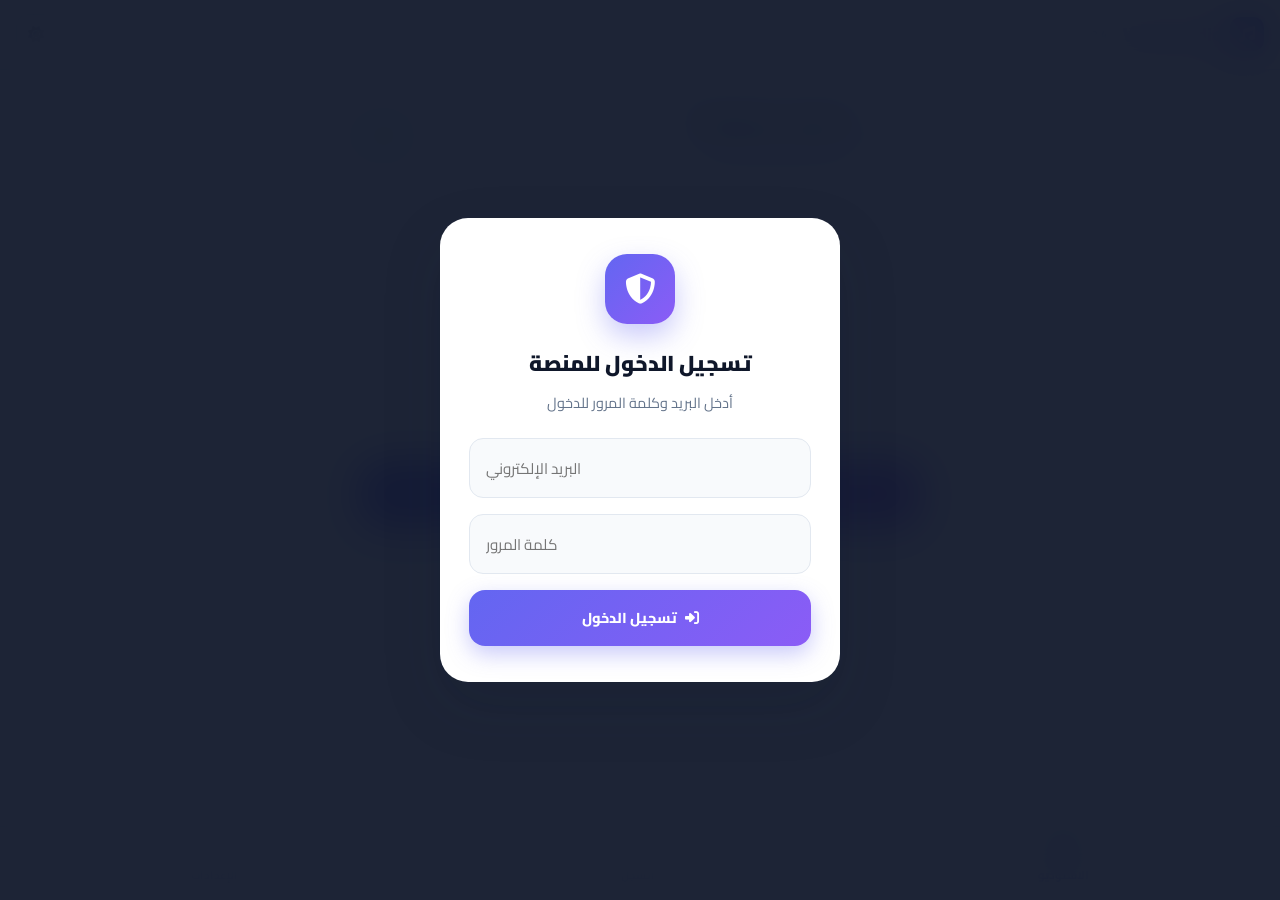
==== index.html @ 6d160c3c "📦 تحديث 2 ملفات دفعة وحدة" ====
<!DOCTYPE html>
<html lang="ar" dir="rtl"><head>
  <meta charset="UTF-8">
  <meta name="viewport" content="width=device-width, initial-scale=1.0, viewport-fit=cover">
  <title>Voice Studio Pro — منصة فصل الصوت الذكية</title>

  <meta name="description" content="منصة احترافية لفصل الصوت عن الموسيقى باستخدام الذكاء الاصطناعي">
  <meta name="theme-color" content="#f5f7fb">
  <link rel="manifest" href="manifest.json">
  <link rel="icon" type="image/png" sizes="192x192" href="icon-192.png">
  <link rel="apple-touch-icon" href="icon-192.png">

  <link href="https://fonts.googleapis.com/css2?family=Inter:wght@400;500;600;700;800;900&amp;family=Cairo:wght@400;500;600;700;800;900&amp;display=swap" rel="stylesheet">
  <link rel="stylesheet" href="https://cdnjs.cloudflare.com/ajax/libs/font-awesome/6.4.0/css/all.min.css">

  <!-- Theme bootstrap — يمنع وميض المظهر عند التحميل -->



  <link rel="stylesheet" href="style.css">
</head>

<body>

  <!-- ============ LOCK SCREEN ============ -->
  <div id="telegramLockScreen" class="lock-overlay">
    <div class="lock-card">
      <div class="lock-icon-container">
        <i class="fas fa-shield-alt"></i>
      </div>
      <h2 class="lock-title">تسجيل الدخول للمنصة</h2>
      <p class="lock-desc">أدخل البريد وكلمة المرور للدخول</p>

      <!-- Step 1 -->
      <div id="lockStep1">
        <input type="email" id="loginEmail" placeholder="البريد الإلكتروني" class="lock-input" dir="ltr">
        <input type="password" id="loginPassword" placeholder="كلمة المرور" class="lock-input" dir="ltr">
        <button class="btn-primary" onclick="authWithFirebase()" style="margin-top:0; padding: 0.9rem; font-size: 0.9rem;">
          <i class="fas fa-sign-in-alt"></i> تسجيل الدخول
        </button>
      </div>
    </div>
  </div>

  <!-- ============ HEADER ============ -->
  <header class="app-header">
    <div class="logo">
      <div class="logo-icon"><i class="fas fa-music"></i></div>
      <span class="logo-text">Voice Studio</span>
      <span class="version-badge">v2.4</span>
    </div>
    <button class="theme-quick-btn" id="themeQuickBtn" onclick="cycleTheme()" aria-label="تبديل المظهر">
      <i class="fas fa-sun"></i>
    </button>
  </header>

  <!-- ============ MAIN ============ -->
  <main class="app-main">

    <!-- ===== HOME PAGE ===== -->
    <div id="home" class="page active">

      <div class="greeting-card">
        <img src="https://midomido.neocities.org/Imageme/file_00000000b0e471f4bb14b679b943d519.png" alt="Profile" class="greeting-avatar">
        <div class="greeting-info">
          <h2>MohaMmAD_WaSSouF</h2>
          <p>النسخة الاحترافية المخصصة</p>
        </div>
        <span class="greeting-badge">
          <i class="fas fa-crown"></i> PRO
        </span>
      </div>

      <!-- Upload Card -->
      <div class="studio-card">
        <div class="upload-area" id="uploadArea" ondrop="handleDrop(event)" ondragover="handleDragOver(event)" ondragleave="handleDragLeave(event)" onclick="document.getElementById('audioFile').click()">
          <div class="upload-icon">
            <i class="fas fa-cloud-arrow-up"></i>
          </div>
          <h2 class="upload-title">اختر أو اسحب ملفاً صوتياً</h2>
          <p class="upload-desc">MP3 · WAV · FLAC · M4A</p>
        </div>
        <input type="file" id="audioFile" accept="audio/*" onchange="handleFileSelect(event)">

        <!-- File Info -->
        <div class="file-info-section" id="fileInfo">
          <div class="file-card-new">
            <div class="file-icon-box"><i class="fas fa-file-audio"></i></div>
            <div class="file-meta">
              <div class="file-name-text" id="fileName">—</div>
              <div class="file-chips">
                <span class="file-chip"><i class="fas fa-weight-hanging"></i> <span id="fileSize">—</span></span>
                <span class="file-chip"><i class="fas fa-clock"></i> <span id="fileDuration">—</span></span>
              </div>
            </div>
          </div>
        </div>

        <!-- Waveform -->
        <div class="waveform-section" id="waveformSection">
          <canvas id="waveformCanvas"></canvas>
        </div>

        <!-- Settings -->
        <div class="settings-section" id="settingsSection">
          <h3 class="section-heading" style="margin-bottom: 0.9rem; font-size: 0.9rem;">
            <i class="fas fa-sliders-h"></i> خيارات المعالجة
          </h3>

          <div class="setting-group">
            <label class="setting-label">نموذج العزل</label>
            <div class="model-toggle-container">
              <input type="radio" id="model_karaoke" name="model_choice" value="6_HP-Karaoke-UVR.pth" checked="">
              <label class="model-toggle-btn" for="model_karaoke">🎤 موسيقى وكورال</label>

              <input type="radio" id="model_inst" name="model_choice" value="1_HP-UVR.pth">
              <label class="model-toggle-btn" for="model_inst">🎸 موسيقى فقط</label>
            </div>
          </div>

          <div class="setting-row">
            <div class="setting-group half">
              <label class="setting-label">الدقة</label>
              <select id="cfg_window" class="setting-select">
                <option value="320">عادي</option>
                <option value="512">متوازن</option>
                <option value="1024" selected="">عالي</option>
              </select>
            </div>
            <div class="setting-group half">
              <label class="setting-label">القوة (<span id="aggValue">5</span>)</label>
              <input type="range" id="cfg_agg" min="1" max="10" value="5" class="ios-slider">
            </div>
          </div>

          <div class="ios-toggles-container">
            <label class="ios-toggle-row">
              <span class="toggle-text">تصفية التشويش والضوضاء</span>
              <input type="checkbox" id="cfg_post" checked="">
            </label>
            <label class="ios-toggle-row">
              <span class="toggle-text">معالجة الترددات العالية</span>
              <input type="checkbox" id="cfg_high" checked="">
            </label>
            <label class="ios-toggle-row">
              <span class="toggle-text">تحسين الذكاء الاصطناعي (TTA)</span>
              <input type="checkbox" id="cfg_tta">
            </label>
          </div>
        </div>

        <!-- Progress -->
        <div class="progress-section" id="progressSection">
          <div class="progress-header">
            <span class="progress-status" id="progressStatus">جاري المعالجة...</span>
            <span class="progress-percent" id="progressPercent">0%</span>
          </div>
          <div class="progress-bar">
            <div class="progress-fill" id="progressFill"></div>
          </div>
          <div class="steps-compact">
            <div class="step" id="step1"><i class="fas fa-upload"></i></div>
            <div class="step-line"></div>
            <div class="step" id="step2"><i class="fas fa-brain"></i></div>
            <div class="step-line"></div>
            <div class="step" id="step3"><i class="fas fa-cogs"></i></div>
            <div class="step-line"></div>
            <div class="step" id="step4"><i class="fas fa-check"></i></div>
          </div>
        </div>

        <!-- Results -->
        <div class="results-section" id="resultsSection">
          <div class="result-card vocal" id="vocalCard" onclick="openPlayer('vocal')">
            <div class="result-icon-lg vocal-bg"><i class="fas fa-microphone-alt"></i></div>
            <div class="result-card-info">
              <h3>صوت المطرب</h3>
              <p>اضغط للتشغيل أو التحميل</p>
            </div>
            <i class="fas fa-chevron-left arrow-icon"></i>
            <audio id="vocalAudio" class="hidden-audio"></audio>
          </div>

          <div class="result-card inst" id="instCard" onclick="openPlayer('inst')">
            <div class="result-icon-lg inst-bg"><i class="fas fa-guitar"></i></div>
            <div class="result-card-info">
              <h3>الموسيقى الخلفية</h3>
              <p>اضغط للتشغيل أو التحميل</p>
            </div>
            <i class="fas fa-chevron-left arrow-icon"></i>
            <audio id="instAudio" class="hidden-audio"></audio>
          </div>
        </div>

        <button class="btn-primary" id="processBtn" onclick="startProcessing()">
          <i class="fas fa-wand-magic-sparkles"></i> بدء المعالجة
        </button>
      </div>
    </div>

    <!-- ===== HISTORY PAGE ===== -->
    <div id="history" class="page">
      <div class="studio-card">
        <h3 class="section-heading"><i class="fas fa-history"></i> سجل المعالجات</h3>
        <div id="historyList"></div>
        <button class="btn-secondary danger" onclick="clearHistory()">
          <i class="fas fa-trash"></i> مسح السجل بالكامل
        </button>
      </div>
    </div>

    <!-- ===== SETTINGS PAGE ===== -->
    <div id="settings" class="page">

      <!-- Appearance -->
      <div class="studio-card">
        <h3 class="section-heading"><i class="fas fa-palette"></i> المظهر</h3>
        <p style="font-size: 0.82rem; color: var(--text-secondary); margin-bottom: 0.9rem; font-weight: 600;">
          اختر مظهر التطبيق المفضل لديك
        </p>
        <div class="theme-selector">
          <button class="theme-option" data-theme="light" onclick="setTheme('light')">
            <div class="theme-preview light-preview">
              <div class="preview-bar"></div>
              <div class="preview-content">
                <div class="preview-line"></div>
                <div class="preview-line short"></div>
              </div>
            </div>
            <span><i class="fas fa-sun"></i> فاتح</span>
          </button>
          <button class="theme-option" data-theme="dark" onclick="setTheme('dark')">
            <div class="theme-preview dark-preview">
              <div class="preview-bar"></div>
              <div class="preview-content">
                <div class="preview-line"></div>
                <div class="preview-line short"></div>
              </div>
            </div>
            <span><i class="fas fa-moon"></i> داكن</span>
          </button>
          <button class="theme-option" data-theme="system" onclick="setTheme('system')">
            <div class="theme-preview system-preview">
              <div class="preview-bar"></div>
              <div class="preview-content">
                <div class="preview-line"></div>
                <div class="preview-line short"></div>
              </div>
            </div>
            <span><i class="fas fa-circle-half-stroke"></i> النظام</span>
          </button>
        </div>
      </div>

      <!-- Token -->
      <div class="studio-card">
        <h3 class="section-heading"><i class="fas fa-shield-alt"></i> محرك VIP</h3>
        <p style="font-size: 0.82rem; color: var(--text-secondary); margin-bottom: 0.9rem; font-weight: 600;">
          أضف توكن للاتصال السريع بالخادم الخاص
        </p>

        <div class="setting-group">
          <label class="setting-label">Token</label>
          <div class="token-input-row">
            <input type="password" id="hf_token_input" class="setting-select" placeholder="hf_..." style="flex: 1;">
            <button type="button" id="tokenToggleBtn" onclick="toggleTokenStatus()" class="lock-btn">
              <i class="fas fa-lock-open" id="tokenLockIcon"></i>
            </button>
          </div>
          <small id="tokenStatusText" class="token-status">الحالة: التوكن نشط</small>
        </div>

        <button class="btn-primary" onclick="saveSettings()">
          <i class="fas fa-save"></i> حفظ التوكن
        </button>
      </div>

      <!-- About -->
      <div class="studio-card">
        <h3 class="section-heading"><i class="fas fa-info-circle"></i> عن التطبيق</h3>
        <p style="font-size: 0.85rem; color: var(--text-secondary); line-height: 1.7; font-weight: 600;">

          Voice Studio Pro
          هو تطبيق فصل صوت احترافي
          يعتمد على نماذج ذكاء اصطناعي متطورة
          لفصل صوت المطرب عن الموسيقى الخلفية بدقة عالية ومع بقاء الكورال…
        </p>
        <div style="margin-top: 0.8rem; display: flex; gap: 0.5rem; flex-wrap: wrap;">
          <span class="file-chip"><i class="fas fa-code-branch"></i> v3.0</span>
          <span class="file-chip"><i class="fas fa-microchip"></i> AI Powered</span>
          <span class="file-chip"><i class="fas fa-lock"></i> Private</span>
        </div>
      </div>

    </div>
  </main>

  <!-- ============ BOTTOM NAV ============ -->
  <nav class="bottom-nav">
    <a href="#" class="nav-item active" onclick="document.querySelectorAll('.nav-item').forEach(e=&gt;e.classList.remove('active')); this.classList.add('active'); showPage('home'); return false;">
      <i class="fas fa-layer-group"></i>
      <span>الاستوديو</span>
    </a>
    <a href="#" class="nav-item" onclick="document.querySelectorAll('.nav-item').forEach(e=&gt;e.classList.remove('active')); this.classList.add('active'); showPage('history'); return false;">
      <i class="fas fa-clock-rotate-left"></i>
      <span>السجل</span>
    </a>
    <a href="#" class="nav-item" onclick="document.querySelectorAll('.nav-item').forEach(e=&gt;e.classList.remove('active')); this.classList.add('active'); showPage('settings'); return false;">
      <i class="fas fa-cog"></i>
      <span>الإعدادات</span>
    </a>
  </nav>

  <!-- ============ PLAYER MODAL ============ -->
  <div class="player-modal" id="playerModal">
    <div class="player-modal-content">
      <div class="player-top-bar">
        <button class="close-player-btn" onclick="closePlayer()">
          <i class="fas fa-chevron-down"></i>
        </button>
        <div class="player-title" id="playerTitle">المشغل</div>
        <button class="download-player-btn" id="modalDownloadBtn" onclick="downloadCurrentAudio()">
          <i class="fas fa-cloud-arrow-down"></i>
        </button>
      </div>

      <div class="player-artwork-container">
        <div class="player-artwork" id="playerArtwork">
          <i class="fas fa-music" id="playerArtworkIcon"></i>
        </div>
      </div>

      <div class="player-track-info">
        <h2 id="trackName">اسم المقطع</h2>
        <p id="trackFileName">Original_File.mp3</p>
      </div>

      <div class="player-controls-section">
        <div class="timeline-container-lg">
          <input type="range" class="timeline-lg" id="modalSeek" min="0" max="100" value="0" oninput="seekModalAudio(this.value)">
          <div class="time-display-lg">
            <span id="modalCurrentTime">0:00</span>
            <span id="modalTotalTime">0:00</span>
          </div>
        </div>

        <div class="main-controls">
          <button class="control-btn" onclick="seekRelative(-10)"><i class="fas fa-backward-10"></i></button>
          <button class="play-pause-btn-lg" id="modalPlayBtn" onclick="toggleModalPlay()">
            <i class="fas fa-play"></i>
          </button>
          <button class="control-btn" onclick="seekRelative(10)"><i class="fas fa-forward-10"></i></button>
        </div>
      </div>
    </div>
  </div>

  <!-- ============ CONFIRM MODAL ============ -->
  <div class="confirm-modal" id="confirmModal">
    <div class="confirm-modal-content">
      <div class="confirm-icon"><i class="fas fa-trash-alt"></i></div>
      <h3>تأكيد الحذف</h3>
      <p>هل أنت متأكد أنك تريد مسح السجل بالكامل؟ لن تتمكن من استرجاع المقاطع بعد حذفها.</p>
      <div class="confirm-actions">
        <button class="btn-cancel" onclick="closeConfirmModal()">إلغاء</button>
        <button class="btn-confirm" onclick="confirmClearHistory()">نعم، امسح</button>
      </div>
    </div>
  </div>

  <!-- ============ FIREBASE ============ -->
  <script src="https://www.gstatic.com/firebasejs/9.6.1/firebase-app-compat.js"></script>
  <script src="https://www.gstatic.com/firebasejs/9.6.1/firebase-auth-compat.js"></script>
  <script src="https://www.gstatic.com/firebasejs/9.6.1/firebase-database-compat.js"></script>

  <!-- ============ MAIN APP MODULE ============ -->


  <!-- ============ SERVICE WORKER ============ -->



  <script type="module" src="script.js"></script>


<script>if('serviceWorker' in navigator){window.addEventListener('load',()=>{navigator.serviceWorker.register('sw.js').then(r=>console.log('SW registered:',r.scope)).catch(e=>console.error('SW registration failed:',e));});}</script></body></html>
---- style.css ----
/* ============ DESIGN TOKENS ============ */
:root,
[data-theme="light"] {
  --bg-main: #f5f7fb;
  --bg-soft: #eef2f9;
  --bg-card: #ffffff;
  --bg-elevated: #ffffff;
  --bg-input: #f8fafc;
  --text-primary: #0f172a;
  --text-secondary: #64748b;
  --text-tertiary: #94a3b8;
  --border: #e2e8f0;
  --border-strong: #cbd5e1;
  --primary: #6366f1;
  --primary-hover: #4f46e5;
  --primary-soft: #eef2ff;
  --primary-light: #a5b4fc;
  --secondary: #ec4899;
  --secondary-soft: #fce7f3;
  --accent: #0d9488;
  --accent-soft: #ccfbf1;
  --success: #10b981;
  --success-soft: #d1fae5;
  --danger: #ef4444;
  --danger-soft: #fee2e2;
  --warning: #f59e0b;
  --warning-soft: #fef3c7;
  --shadow-sm: 0 1px 2px rgba(15, 23, 42, 0.04), 0 1px 3px rgba(15, 23, 42, 0.06);
  --shadow-md: 0 4px 12px rgba(15, 23, 42, 0.08);
  --shadow-lg: 0 10px 30px rgba(15, 23, 42, 0.12);
  --shadow-xl: 0 24px 60px rgba(15, 23, 42, 0.16);
  --glass-bg: rgba(255, 255, 255, 0.82);
  --glass-border: rgba(255, 255, 255, 0.5);
  --overlay-bg: rgba(15, 23, 42, 0.55);
  --overlay-heavy: rgba(15, 23, 42, 0.94);
  --gradient-primary: linear-gradient(135deg, #6366f1 0%, #8b5cf6 100%);
  --gradient-vocal: linear-gradient(135deg, #ec4899 0%, #be185d 100%);
  --gradient-inst: linear-gradient(135deg, #0d9488 0%, #0f766e 100%);
}

[data-theme="dark"] {
  --bg-main: #0a0f1e;
  --bg-soft: #111a2e;
  --bg-card: #151c2f;
  --bg-elevated: #1a2238;
  --bg-input: #0f1729;
  --text-primary: #f1f5f9;
  --text-secondary: #94a3b8;
  --text-tertiary: #64748b;
  --border: #263044;
  --border-strong: #334155;
  --primary: #818cf8;
  --primary-hover: #a5b4fc;
  --primary-soft: #1e1b4b;
  --primary-light: #c7d2fe;
  --secondary: #f472b6;
  --secondary-soft: #4a044e;
  --accent: #2dd4bf;
  --accent-soft: #042f2e;
  --success: #34d399;
  --success-soft: #064e3b;
  --danger: #f87171;
  --danger-soft: #450a0a;
  --warning: #fbbf24;
  --warning-soft: #451a03;
  --shadow-sm: 0 1px 2px rgba(0, 0, 0, 0.3);
  --shadow-md: 0 4px 12px rgba(0, 0, 0, 0.4);
  --shadow-lg: 0 10px 30px rgba(0, 0, 0, 0.5);
  --shadow-xl: 0 24px 60px rgba(0, 0, 0, 0.6);
  --glass-bg: rgba(21, 28, 47, 0.85);
  --glass-border: rgba(255, 255, 255, 0.06);
  --overlay-bg: rgba(0, 0, 0, 0.7);
  --overlay-heavy: rgba(0, 0, 0, 0.95);
  --gradient-primary: linear-gradient(135deg, #818cf8 0%, #a78bfa 100%);
  --gradient-vocal: linear-gradient(135deg, #f472b6 0%, #db2777 100%);
  --gradient-inst: linear-gradient(135deg, #2dd4bf 0%, #0d9488 100%);
}

/* ============ BASE ============ */
* {
  margin: 0;
  padding: 0;
  box-sizing: border-box;
  -webkit-tap-highlight-color: transparent;
}

html {
  scroll-behavior: smooth;
}

body {
  font-family: 'Cairo', 'Inter', system-ui, -apple-system, sans-serif;
  background: var(--bg-main);
  color: var(--text-primary);
  min-height: 100vh;
  padding-bottom: calc(90px + env(safe-area-inset-bottom));
  transition: background-color 0.3s ease, color 0.3s ease;
  -webkit-font-smoothing: antialiased;
}

body.locked {
  overflow: hidden;
}

button {
  font-family: inherit;
}

input,
select,
textarea {
  font-family: inherit;
  color: inherit;
}

::selection {
  background: var(--primary);
  color: white;
}

/* ============ LOCK SCREEN ============ */
.lock-overlay {
  position: fixed;
  inset: 0;
  background: var(--overlay-heavy);
  backdrop-filter: blur(20px);
  -webkit-backdrop-filter: blur(20px);
  z-index: 100000;
  display: flex;
  align-items: center;
  justify-content: center;
  padding: 20px;
  transition: opacity 0.5s ease;
}

.lock-card {
  width: 100%;
  max-width: 400px;
  background: var(--bg-card);
  border-radius: 28px;
  padding: 2.2rem 1.75rem;
  box-shadow: var(--shadow-xl);
  border: 1px solid var(--glass-border);
  text-align: center;
  animation: cardIn 0.4s cubic-bezier(0.16, 1, 0.3, 1);
}

@keyframes cardIn {
  from {
    opacity: 0;
    transform: translateY(20px) scale(0.96);
  }

  to {
    opacity: 1;
    transform: translateY(0) scale(1);
  }
}

.lock-icon-container {
  width: 70px;
  height: 70px;
  margin: 0 auto 1.2rem;
  border-radius: 22px;
  background: var(--gradient-primary);
  color: white;
  font-size: 1.9rem;
  display: flex;
  align-items: center;
  justify-content: center;
  box-shadow: 0 12px 28px rgba(99, 102, 241, 0.35);
}

.lock-title {
  font-size: 1.35rem;
  font-weight: 900;
  margin-bottom: 0.5rem;
  color: var(--text-primary);
}

.lock-desc {
  font-size: 0.9rem;
  color: var(--text-secondary);
  margin-bottom: 1.5rem;
  line-height: 1.6;
}

.lock-input {
  width: 100%;
  padding: 0.9rem 1rem;
  margin-bottom: 1rem;
  background: var(--bg-input);
  border: 1.5px solid var(--border);
  border-radius: 14px;
  font-size: 0.95rem;
  outline: none;
  transition: all 0.2s;
  color: var(--text-primary);
}

.lock-input:focus {
  border-color: var(--primary);
  background: var(--bg-card);
  box-shadow: 0 0 0 4px var(--primary-soft);
}

.lock-btn-row {
  display: flex;
  gap: 10px;
  margin-bottom: 0.5rem;
}

.success-box {
  background: var(--success-soft);
  border: 1px solid var(--success);
  color: var(--success);
  padding: 12px;
  border-radius: 12px;
  font-weight: 700;
  font-size: 0.9rem;
  margin-bottom: 15px;
  display: flex;
  align-items: center;
  justify-content: center;
  gap: 8px;
}

/* ============ HEADER ============ */
.app-header {
  position: sticky;
  top: 0;
  z-index: 50;
  background: var(--glass-bg);
  backdrop-filter: blur(20px);
  -webkit-backdrop-filter: blur(20px);
  border-bottom: 1px solid var(--border);
  padding: 0.9rem 1rem;
  padding-top: calc(0.9rem + env(safe-area-inset-top));
  display: flex;
  align-items: center;
  justify-content: space-between;
  gap: 0.75rem;
}

.logo {
  font-size: 1.15rem;
  font-weight: 900;
  display: flex;
  align-items: center;
  gap: 0.5rem;
  color: var(--text-primary);
}

.logo-icon {
  width: 34px;
  height: 34px;
  border-radius: 10px;
  background: var(--gradient-primary);
  color: white;
  display: flex;
  align-items: center;
  justify-content: center;
  font-size: 1rem;
  box-shadow: 0 4px 12px rgba(99, 102, 241, 0.3);
}

.logo-text {
  background: var(--gradient-primary);
  -webkit-background-clip: text;
  -webkit-text-fill-color: transparent;
  background-clip: text;
}

.version-badge {
  font-size: 0.65rem;
  background: var(--primary-soft);
  color: var(--primary);
  padding: 2px 8px;
  border-radius: 20px;
  font-weight: 800;
  -webkit-text-fill-color: var(--primary);
}

.theme-quick-btn {
  width: 40px;
  height: 40px;
  border-radius: 12px;
  border: 1px solid var(--border);
  background: var(--bg-card);
  color: var(--text-primary);
  font-size: 1rem;
  cursor: pointer;
  display: flex;
  align-items: center;
  justify-content: center;
  transition: all 0.2s;
}

.theme-quick-btn:active {
  transform: scale(0.92);
  background: var(--primary-soft);
}

/* ============ LAYOUT ============ */
.app-main {
  max-width: 640px;
  margin: 0 auto;
  padding: 1.25rem 1rem;
}

.page {
  display: none;
}

.page.active {
  display: block;
  animation: pageIn 0.35s cubic-bezier(0.16, 1, 0.3, 1);
}

@keyframes pageIn {
  from {
    opacity: 0;
    transform: translateY(8px);
  }

  to {
    opacity: 1;
    transform: translateY(0);
  }
}

/* ============ PROFILE GREETING ============ */
.greeting-card {
  display: flex;
  align-items: center;
  gap: 1rem;
  padding: 1rem 1.15rem;
  background: var(--bg-card);
  border-radius: 22px;
  margin-bottom: 1.25rem;
  box-shadow: var(--shadow-sm);
  border: 1px solid var(--border);
}

.greeting-avatar {
  width: 52px;
  height: 52px;
  border-radius: 50%;
  object-fit: cover;
  border: 2.5px solid var(--primary-soft);
  flex-shrink: 0;
}

.greeting-info {
  flex: 1;
  min-width: 0;
}

.greeting-info h2 {
  font-size: 1.05rem;
  font-weight: 800;
  margin-bottom: 2px;
  white-space: nowrap;
  overflow: hidden;
  text-overflow: ellipsis;
}

.greeting-info p {
  font-size: 0.8rem;
  color: var(--primary);
  font-weight: 700;
}

.greeting-badge {
  display: inline-flex;
  align-items: center;
  gap: 4px;
  padding: 4px 10px;
  background: var(--success-soft);
  color: var(--success);
  border-radius: 20px;
  font-size: 0.7rem;
  font-weight: 800;
}

/* ============ STUDIO CARD ============ */
.studio-card {
  background: var(--bg-card);
  border-radius: 24px;
  padding: 1.4rem;
  margin-bottom: 1.15rem;
  box-shadow: var(--shadow-sm);
  border: 1px solid var(--border);
}

.section-heading {
  font-size: 1rem;
  font-weight: 800;
  display: flex;
  align-items: center;
  gap: 0.55rem;
  margin-bottom: 1rem;
  color: var(--text-primary);
}

.section-heading i {
  color: var(--primary);
}

/* ============ UPLOAD ============ */
.upload-area {
  border: 2px dashed var(--border-strong);
  border-radius: 20px;
  padding: 2.2rem 1rem;
  text-align: center;
  cursor: pointer;
  background: var(--bg-input);
  transition: all 0.25s ease;
  position: relative;
  overflow: hidden;
}

.upload-area::before {
  content: '';
  position: absolute;
  inset: 0;
  background: radial-gradient(circle at center, var(--primary-soft), transparent 70%);
  opacity: 0;
  transition: opacity 0.3s;
  pointer-events: none;
}

.upload-area:active {
  transform: scale(0.985);
}

.upload-area.dragover {
  border-color: var(--primary);
  background: var(--primary-soft);
}

.upload-area.dragover::before {
  opacity: 1;
}

.upload-icon {
  width: 64px;
  height: 64px;
  margin: 0 auto 1rem;
  border-radius: 20px;
  background: var(--primary-soft);
  color: var(--primary);
  display: flex;
  align-items: center;
  justify-content: center;
  font-size: 1.75rem;
  transition: transform 0.3s;
}

.upload-area:hover .upload-icon {
  transform: translateY(-3px);
}

.upload-title {
  font-size: 1.05rem;
  font-weight: 800;
  margin-bottom: 0.35rem;
}

.upload-desc {
  font-size: 0.82rem;
  color: var(--text-secondary);
  font-weight: 600;
}

#audioFile {
  display: none;
}

/* ============ FILE INFO ============ */
.file-info-section {
  display: none;
  margin-bottom: 1rem;
  animation: slideUp 0.3s ease;
}

.file-info-section.show {
  display: block;
}

.file-card-new {
  display: flex;
  align-items: center;
  gap: 0.9rem;
  padding: 1rem;
  background: var(--bg-soft);
  border-radius: 16px;
  border: 1px solid var(--border);
}

.file-icon-box {
  width: 44px;
  height: 44px;
  border-radius: 12px;
  background: var(--gradient-primary);
  color: white;
  display: flex;
  align-items: center;
  justify-content: center;
  font-size: 1.1rem;
  flex-shrink: 0;
}

.file-meta {
  flex: 1;
  min-width: 0;
}

.file-name-text {
  font-size: 0.9rem;
  font-weight: 700;
  white-space: nowrap;
  overflow: hidden;
  text-overflow: ellipsis;
  margin-bottom: 3px;
}

.file-chips {
  display: flex;
  gap: 6px;
  flex-wrap: wrap;
}

.file-chip {
  display: inline-flex;
  align-items: center;
  gap: 4px;
  padding: 2px 8px;
  background: var(--bg-card);
  border-radius: 6px;
  font-size: 0.7rem;
  font-weight: 700;
  color: var(--text-secondary);
  border: 1px solid var(--border);
}

.file-chip i {
  color: var(--primary);
  font-size: 0.65rem;
}

/* ============ WAVEFORM ============ */
.waveform-section {
  display: none;
  margin-bottom: 1rem;
}

.waveform-section.show {
  display: block;
}

canvas#waveformCanvas {
  width: 100%;
  height: 72px;
  background: var(--bg-input);
  border-radius: 14px;
  border: 1px solid var(--border);
}

/* ============ SETTINGS ============ */
.settings-section {
  display: none;
  background: var(--bg-soft);
  padding: 1.2rem;
  border-radius: 18px;
  margin-bottom: 1rem;
  border: 1px solid var(--border);
}

.settings-section.show {
  display: block;
  animation: slideUp 0.3s ease;
}

.setting-row {
  display: flex;
  gap: 0.75rem;
  margin-bottom: 1rem;
}

.setting-row:last-child {
  margin-bottom: 0;
}

.setting-group {
  margin-bottom: 1rem;
  width: 100%;
}

.setting-group:last-child {
  margin-bottom: 0;
}

.setting-group.half {
  width: 50%;
  margin-bottom: 0;
}

.setting-label {
  display: block;
  font-size: 0.78rem;
  font-weight: 700;
  margin-bottom: 0.5rem;
  color: var(--text-secondary);
  text-transform: uppercase;
  letter-spacing: 0.3px;
}

.setting-select {
  width: 100%;
  padding: 0.75rem 0.9rem;
  border-radius: 12px;
  border: 1.5px solid var(--border);
  background: var(--bg-card);
  font-size: 0.9rem;
  color: var(--text-primary);
  outline: none;
  transition: all 0.2s;
  cursor: pointer;
}

.setting-select:focus {
  border-color: var(--primary);
  box-shadow: 0 0 0 3px var(--primary-soft);
}

/* Model toggle (segmented) */
.model-toggle-container {
  display: flex;
  background: var(--bg-card);
  border-radius: 12px;
  padding: 4px;
  gap: 4px;
  border: 1.5px solid var(--border);
}

.model-toggle-container input[type="radio"] {
  display: none;
}

.model-toggle-btn {
  flex: 1;
  text-align: center;
  padding: 0.65rem 0.5rem;
  font-size: 0.82rem;
  font-weight: 700;
  color: var(--text-secondary);
  border-radius: 9px;
  cursor: pointer;
  transition: all 0.25s ease;
  user-select: none;
  -webkit-user-select: none;
}

.model-toggle-container input[type="radio"]:checked+.model-toggle-btn {
  background: var(--gradient-primary);
  color: white;
  box-shadow: 0 3px 10px rgba(99, 102, 241, 0.25);
}

/* Range slider */
.ios-slider {
  width: 100%;
  -webkit-appearance: none;
  appearance: none;
  height: 6px;
  background: var(--border);
  border-radius: 5px;
  outline: none;
  margin-top: 8px;
}

.ios-slider::-webkit-slider-thumb {
  -webkit-appearance: none;
  width: 22px;
  height: 22px;
  border-radius: 50%;
  background: var(--bg-card);
  border: 3px solid var(--primary);
  box-shadow: 0 2px 6px rgba(0, 0, 0, 0.15);
  cursor: pointer;
}

.ios-slider::-moz-range-thumb {
  width: 22px;
  height: 22px;
  border-radius: 50%;
  background: var(--bg-card);
  border: 3px solid var(--primary);
  cursor: pointer;
}

/* iOS toggles */
.ios-toggles-container {
  display: flex;
  flex-direction: column;
  gap: 0.5rem;
  margin-top: 1rem;
  border-top: 1px solid var(--border);
  padding-top: 1rem;
}

.ios-toggle-row {
  display: flex;
  justify-content: space-between;
  align-items: center;
  cursor: pointer;
  padding: 0.4rem 0;
  user-select: none;
}

.toggle-text {
  font-size: 0.88rem;
  font-weight: 600;
  color: var(--text-primary);
}

.ios-toggle-row input[type="checkbox"] {
  appearance: none;
  -webkit-appearance: none;
  width: 46px;
  height: 27px;
  background: var(--border-strong);
  border-radius: 30px;
  position: relative;
  transition: background 0.25s;
  cursor: pointer;
  outline: none;
  flex-shrink: 0;
}

.ios-toggle-row input[type="checkbox"]::after {
  content: '';
  position: absolute;
  top: 3px;
  right: 3px;
  width: 21px;
  height: 21px;
  background: white;
  border-radius: 50%;
  box-shadow: 0 2px 4px rgba(0, 0, 0, 0.2);
  transition: transform 0.28s cubic-bezier(0.4, 0.0, 0.2, 1);
}

.ios-toggle-row input[type="checkbox"]:checked {
  background: var(--success);
}

.ios-toggle-row input[type="checkbox"]:checked::after {
  transform: translateX(-19px);
}

/* ============ PROCESS BUTTON ============ */
.btn-primary {
  width: 100%;
  padding: 1.1rem;
  border-radius: 16px;
  background: var(--gradient-primary);
  color: white;
  font-size: 1.02rem;
  font-weight: 800;
  border: none;
  display: flex;
  align-items: center;
  justify-content: center;
  gap: 0.5rem;
  box-shadow: 0 8px 22px rgba(99, 102, 241, 0.35);
  cursor: pointer;
  transition: all 0.2s cubic-bezier(0.4, 0, 0.2, 1);
  margin-top: 1.2rem;
}

.btn-primary:active {
  transform: scale(0.96);
  box-shadow: 0 4px 12px rgba(99, 102, 241, 0.25);
}

.btn-primary:disabled {
  opacity: 0.7;
  pointer-events: none;
  transform: none;
}

.btn-secondary {
  width: 100%;
  padding: 0.95rem;
  border-radius: 14px;
  background: var(--bg-soft);
  color: var(--text-primary);
  font-size: 0.95rem;
  font-weight: 700;
  border: 1px solid var(--border);
  display: flex;
  align-items: center;
  justify-content: center;
  gap: 0.5rem;
  cursor: pointer;
  transition: all 0.2s;
  margin-top: 0.9rem;
}

.btn-secondary:active {
  transform: scale(0.96);
  background: var(--bg-card);
}

.btn-secondary.danger {
  color: var(--danger);
  border-color: rgba(239, 68, 68, 0.3);
}

/* ============ PROGRESS ============ */
.progress-section {
  display: none;
  margin-bottom: 1rem;
  padding: 1rem;
  background: var(--bg-soft);
  border-radius: 16px;
  border: 1px solid var(--border);
}

.progress-section.show {
  display: block;
  animation: slideUp 0.3s ease;
}

.progress-header {
  display: flex;
  justify-content: space-between;
  font-size: 0.85rem;
  font-weight: 700;
  margin-bottom: 0.7rem;
}

.progress-percent {
  color: var(--primary);
}

.progress-bar {
  height: 8px;
  background: var(--border);
  border-radius: 10px;
  overflow: hidden;
  margin-bottom: 1rem;
}

.progress-fill {
  height: 100%;
  background: var(--gradient-primary);
  width: 0%;
  border-radius: 10px;
  transition: width 0.35s ease;
}

.steps-compact {
  display: flex;
  align-items: center;
  justify-content: space-between;
}

.step {
  width: 30px;
  height: 30px;
  border-radius: 50%;
  background: var(--bg-card);
  display: flex;
  align-items: center;
  justify-content: center;
  font-size: 0.75rem;
  color: var(--text-tertiary);
  border: 2px solid var(--border);
  transition: all 0.3s;
  z-index: 2;
  flex-shrink: 0;
}

.step.active {
  border-color: var(--primary);
  color: var(--primary);
  background: var(--bg-card);
  box-shadow: 0 0 0 3px var(--primary-soft);
}

.step.done {
  background: var(--success);
  border-color: var(--success);
  color: white;
}

.step-line {
  flex: 1;
  height: 2px;
  background: var(--border);
  margin: 0 -8px;
  z-index: 1;
}

/* ============ RESULTS ============ */
.results-section {
  display: none;
  margin-top: 1rem;
}

.results-section.show {
  display: block;
  animation: slideUp 0.4s ease;
}

.result-card {
  display: flex;
  align-items: center;
  background: var(--bg-card);
  border-radius: 18px;
  padding: 1rem;
  margin-bottom: 0.75rem;
  border: 1px solid var(--border);
  box-shadow: var(--shadow-sm);
  cursor: pointer;
  transition: all 0.2s ease;
  gap: 0.9rem;
}

.result-card:active {
  transform: scale(0.98);
  background: var(--bg-soft);
}

.result-card.vocal {
  border-right: 4px solid var(--secondary);
}

.result-card.inst {
  border-right: 4px solid var(--accent);
}

.result-icon-lg {
  width: 52px;
  height: 52px;
  border-radius: 15px;
  display: flex;
  align-items: center;
  justify-content: center;
  font-size: 1.35rem;
  flex-shrink: 0;
}

.vocal-bg {
  background: var(--gradient-vocal);
  color: white;
  box-shadow: 0 4px 12px rgba(236, 72, 153, 0.3);
}

.inst-bg {
  background: var(--gradient-inst);
  color: white;
  box-shadow: 0 4px 12px rgba(13, 148, 136, 0.3);
}

.result-card-info {
  flex: 1;
  min-width: 0;
}

.result-card-info h3 {
  font-size: 1rem;
  font-weight: 800;
  margin-bottom: 2px;
}

.result-card-info p {
  font-size: 0.78rem;
  color: var(--text-secondary);
  font-weight: 600;
}

.arrow-icon {
  color: var(--text-tertiary);
  font-size: 1rem;
}

.hidden-audio {
  display: none;
}

/* ============ THEME SELECTOR ============ */
.theme-selector {
  display: grid;
  grid-template-columns: repeat(3, 1fr);
  gap: 0.65rem;
  margin-bottom: 1rem;
}

.theme-option {
  padding: 0.6rem 0.4rem;
  background: var(--bg-soft);
  border: 2px solid var(--border);
  border-radius: 14px;
  cursor: pointer;
  transition: all 0.2s;
  display: flex;
  flex-direction: column;
  align-items: center;
  gap: 0.5rem;
  color: var(--text-secondary);
  font-size: 0.75rem;
  font-weight: 700;
}

.theme-option.active {
  border-color: var(--primary);
  background: var(--primary-soft);
  color: var(--primary);
  box-shadow: 0 4px 14px rgba(99, 102, 241, 0.15);
}

.theme-preview {
  width: 100%;
  height: 44px;
  border-radius: 8px;
  overflow: hidden;
  border: 1px solid var(--border);
  display: flex;
  flex-direction: column;
}

.theme-preview .preview-bar {
  height: 10px;
}

.theme-preview .preview-content {
  flex: 1;
  padding: 4px;
  display: flex;
  flex-direction: column;
  gap: 3px;
}

.theme-preview .preview-line {
  height: 4px;
  border-radius: 2px;
}

.theme-preview .preview-line.short {
  width: 60%;
}

.light-preview {
  background: #f5f7fb;
}

.light-preview .preview-bar {
  background: #6366f1;
}

.light-preview .preview-line {
  background: #cbd5e1;
}

.dark-preview {
  background: #0a0f1e;
}

.dark-preview .preview-bar {
  background: #818cf8;
}

.dark-preview .preview-line {
  background: #334155;
}

.system-preview {
  background: linear-gradient(90deg, #f5f7fb 50%, #0a0f1e 50%);
}

.system-preview .preview-bar {
  background: linear-gradient(90deg, #6366f1 50%, #818cf8 50%);
}

.system-preview .preview-line {
  background: linear-gradient(90deg, #cbd5e1 50%, #334155 50%);
}

/* ============ TOKEN SETTINGS ============ */
.token-input-row {
  display: flex;
  gap: 0.5rem;
  align-items: stretch;
}

.lock-btn {
  padding: 0 1rem;
  border-radius: 12px;
  background: var(--bg-card);
  border: 1.5px solid var(--border);
  color: var(--text-primary);
  font-size: 1rem;
  display: flex;
  align-items: center;
  justify-content: center;
  cursor: pointer;
  transition: all 0.2s;
  flex-shrink: 0;
}

.lock-btn:active {
  transform: scale(0.95);
}

.token-status {
  display: block;
  margin-top: 0.5rem;
  font-size: 0.8rem;
  font-weight: 700;
}

/* ============ HISTORY ============ */
.history-item {
  padding: 0.95rem;
  border: 1px solid var(--border);
  border-radius: 16px;
  margin-bottom: 0.7rem;
  display: flex;
  align-items: center;
  justify-content: space-between;
  background: var(--bg-soft);
  cursor: pointer;
  transition: all 0.2s;
  gap: 0.75rem;
}

.history-item:active {
  transform: scale(0.98);
  background: var(--bg-card);
}

.history-item.disabled {
  opacity: 0.55;
  cursor: not-allowed;
}

.history-meta {
  flex: 1;
  min-width: 0;
}

.history-meta strong {
  display: block;
  font-size: 0.92rem;
  color: var(--text-primary);
  margin-bottom: 3px;
  white-space: nowrap;
  overflow: hidden;
  text-overflow: ellipsis;
  font-weight: 700;
}

.history-meta small {
  display: block;
  font-size: 0.72rem;
  color: var(--text-tertiary);
  font-weight: 600;
  margin-bottom: 2px;
}

.history-status {
  font-size: 0.7rem;
  font-weight: 800;
  display: inline-flex;
  align-items: center;
  gap: 4px;
}

.history-status.active {
  color: var(--success);
}

.history-status.expired {
  color: var(--danger);
}

.history-play-btn {
  width: 38px;
  height: 38px;
  border-radius: 50%;
  display: flex;
  align-items: center;
  justify-content: center;
  color: white;
  font-size: 0.8rem;
  flex-shrink: 0;
}

.history-play-btn.active {
  background: var(--gradient-primary);
}

.history-play-btn.expired {
  background: var(--border-strong);
}

.empty-state {
  text-align: center;
  padding: 2.5rem 1rem;
  color: var(--text-tertiary);
}

.empty-state i {
  font-size: 3rem;
  margin-bottom: 0.75rem;
  opacity: 0.4;
}

.empty-state p {
  font-size: 0.9rem;
  font-weight: 600;
}

.banner-info {
  background: var(--primary-soft);
  border-right: 3px solid var(--primary);
  padding: 0.75rem 0.9rem;
  margin-bottom: 1rem;
  border-radius: 10px;
  font-size: 0.8rem;
  color: var(--text-primary);
  display: flex;
  gap: 0.55rem;
  align-items: flex-start;
  line-height: 1.5;
}

.banner-info i {
  color: var(--primary);
  margin-top: 2px;
  flex-shrink: 0;
}

/* ============ BOTTOM NAV ============ */
.bottom-nav {
  position: fixed;
  bottom: 0;
  left: 0;
  right: 0;
  z-index: 100;
  background: var(--glass-bg);
  backdrop-filter: blur(20px);
  -webkit-backdrop-filter: blur(20px);
  border-top: 1px solid var(--border);
  display: flex;
  justify-content: space-around;
  padding: 0.55rem 0;
  padding-bottom: calc(0.55rem + env(safe-area-inset-bottom));
}

.nav-item {
  display: flex;
  flex-direction: column;
  align-items: center;
  gap: 3px;
  color: var(--text-tertiary);
  text-decoration: none;
  font-size: 0.7rem;
  font-weight: 700;
  transition: color 0.2s;
  padding: 0.4rem 0.9rem;
  border-radius: 12px;
}

.nav-item i {
  font-size: 1.15rem;
  transition: transform 0.2s;
}

.nav-item.active {
  color: var(--primary);
}

.nav-item.active i {
  transform: scale(1.1);
}

/* ============ PLAYER MODAL ============ */
.player-modal {
  position: fixed;
  inset: 0;
  background: var(--glass-bg);
  backdrop-filter: blur(30px);
  -webkit-backdrop-filter: blur(30px);
  z-index: 9999;
  display: flex;
  flex-direction: column;
  transform: translateY(100%);
  transition: transform 0.4s cubic-bezier(0.16, 1, 0.3, 1);
  will-change: transform;
}

.player-modal.open {
  transform: translateY(0);
}

.player-modal-content {
  flex: 1;
  display: flex;
  flex-direction: column;
  justify-content: space-between;
  padding: 1rem 1.5rem;
  padding-top: calc(1rem + env(safe-area-inset-top));
  padding-bottom: calc(1rem + env(safe-area-inset-bottom));
  max-width: 640px;
  margin: 0 auto;
  width: 100%;
}

.player-top-bar {
  display: flex;
  justify-content: space-between;
  align-items: center;
  margin-bottom: 1rem;
}

.close-player-btn,
.download-player-btn {
  width: 44px;
  height: 44px;
  border-radius: 50%;
  border: none;
  background: var(--bg-soft);
  color: var(--text-primary);
  font-size: 1.05rem;
  display: flex;
  align-items: center;
  justify-content: center;
  cursor: pointer;
  transition: all 0.2s;
}

.close-player-btn:active,
.download-player-btn:active {
  transform: scale(0.9);
  background: var(--border);
}

.player-title {
  font-size: 0.82rem;
  font-weight: 800;
  color: var(--text-secondary);
  letter-spacing: 0.5px;
}

.player-artwork-container {
  flex: 1;
  display: flex;
  align-items: center;
  justify-content: center;
  padding: 1rem 0;
  min-height: 0;
}

.player-artwork {
  width: min(60vw, 32vh, 240px);
  height: min(60vw, 32vh, 240px);
  border-radius: 50%;
  display: flex;
  align-items: center;
  justify-content: center;
  font-size: clamp(3rem, 10vh, 5rem);
  color: white;
  transition: transform 0.5s ease, box-shadow 0.3s;
}

.player-artwork.vocal-theme {
  background: var(--gradient-vocal);
  box-shadow: 0 20px 45px rgba(236, 72, 153, 0.4);
}

.player-artwork.inst-theme {
  background: var(--gradient-inst);
  box-shadow: 0 20px 45px rgba(13, 148, 136, 0.4);
}

@keyframes spinCover {
  100% {
    transform: rotate(360deg);
  }
}

.player-artwork.playing {
  animation: spinCover 20s linear infinite;
}

.player-track-info {
  text-align: center;
  margin-bottom: 1rem;
}

.player-track-info h2 {
  font-size: 1.6rem;
  font-weight: 900;
  margin-bottom: 0.4rem;
}

.player-track-info p {
  font-size: 0.9rem;
  color: var(--text-secondary);
  font-weight: 600;
  white-space: nowrap;
  overflow: hidden;
  text-overflow: ellipsis;
}

.player-controls-section {
  padding-bottom: 0.5rem;
}

.timeline-container-lg {
  margin-bottom: 1.5rem;
}

.timeline-lg {
  width: 100%;
  height: 6px;
  background: var(--border);
  border-radius: 10px;
  -webkit-appearance: none;
  appearance: none;
  outline: none;
  margin-bottom: 0.7rem;
}

.timeline-lg::-webkit-slider-thumb {
  -webkit-appearance: none;
  width: 20px;
  height: 20px;
  border-radius: 50%;
  background: var(--primary);
  cursor: pointer;
  box-shadow: 0 2px 6px rgba(99, 102, 241, 0.4);
}

.timeline-lg::-moz-range-thumb {
  width: 20px;
  height: 20px;
  border-radius: 50%;
  background: var(--primary);
  border: none;
  cursor: pointer;
}

.time-display-lg {
  display: flex;
  justify-content: space-between;
  font-size: 0.82rem;
  font-weight: 700;
  color: var(--text-secondary);
  font-variant-numeric: tabular-nums;
}

.main-controls {
  display: flex;
  justify-content: center;
  align-items: center;
  gap: 2.5rem;
}

.control-btn {
  background: none;
  border: none;
  font-size: 1.7rem;
  color: var(--text-primary);
  cursor: pointer;
  transition: transform 0.2s;
  padding: 0.5rem;
}

.control-btn:active {
  transform: scale(0.85);
}

.play-pause-btn-lg {
  width: 72px;
  height: 72px;
  border-radius: 50%;
  border: none;
  background: var(--gradient-primary);
  color: white;
  font-size: 1.7rem;
  display: flex;
  align-items: center;
  justify-content: center;
  cursor: pointer;
  box-shadow: 0 10px 28px rgba(99, 102, 241, 0.4);
  transition: all 0.2s cubic-bezier(0.4, 0, 0.2, 1);
}

.play-pause-btn-lg:active {
  transform: scale(0.9);
  box-shadow: 0 5px 15px rgba(99, 102, 241, 0.3);
}

/* ============ CONFIRM MODAL ============ */
.confirm-modal {
  position: fixed;
  inset: 0;
  background: var(--overlay-bg);
  backdrop-filter: blur(8px);
  -webkit-backdrop-filter: blur(8px);
  z-index: 10000;
  display: flex;
  align-items: center;
  justify-content: center;
  padding: 1.5rem;
  opacity: 0;
  pointer-events: none;
  transition: opacity 0.25s ease;
}

.confirm-modal.open {
  opacity: 1;
  pointer-events: all;
}

.confirm-modal-content {
  background: var(--bg-card);
  border-radius: 24px;
  padding: 2rem 1.5rem;
  width: 100%;
  max-width: 360px;
  text-align: center;
  box-shadow: var(--shadow-xl);
  transform: scale(0.9);
  transition: transform 0.3s cubic-bezier(0.16, 1, 0.3, 1);
}

.confirm-modal.open .confirm-modal-content {
  transform: scale(1);
}

.confirm-icon {
  width: 64px;
  height: 64px;
  margin: 0 auto 1rem;
  border-radius: 20px;
  background: var(--danger-soft);
  color: var(--danger);
  font-size: 1.6rem;
  display: flex;
  align-items: center;
  justify-content: center;
}

.confirm-modal-content h3 {
  font-size: 1.15rem;
  font-weight: 800;
  margin-bottom: 0.5rem;
}

.confirm-modal-content p {
  font-size: 0.88rem;
  color: var(--text-secondary);
  margin-bottom: 1.5rem;
  line-height: 1.6;
}

.confirm-actions {
  display: flex;
  gap: 0.75rem;
}

.confirm-actions button {
  flex: 1;
  padding: 0.85rem;
  border-radius: 14px;
  font-size: 0.92rem;
  font-weight: 700;
  border: none;
  cursor: pointer;
  transition: 0.2s;
  font-family: inherit;
}

.btn-cancel {
  background: var(--bg-soft);
  color: var(--text-primary);
  border: 1px solid var(--border) !important;
}

.btn-cancel:active {
  transform: scale(0.95);
}

.btn-confirm {
  background: var(--danger);
  color: white;
  box-shadow: 0 4px 12px rgba(239, 68, 68, 0.3);
}

.btn-confirm:active {
  transform: scale(0.95);
}

/* ============ TOAST ============ */
.toast-container {
  position: fixed;
  top: calc(70px + env(safe-area-inset-top));
  left: 50%;
  transform: translateX(-50%);
  display: flex;
  flex-direction: column;
  gap: 0.5rem;
  z-index: 999999;
  width: 90%;
  max-width: 400px;
  pointer-events: none;
}

.toast {
  background: var(--bg-card);
  border-radius: 14px;
  padding: 0.85rem 1rem;
  display: flex;
  align-items: center;
  gap: 0.7rem;
  box-shadow: var(--shadow-lg);
  font-weight: 700;
  font-size: 0.85rem;
  animation: toastIn 0.3s cubic-bezier(0.16, 1, 0.3, 1);
  border: 1px solid var(--border);
  color: var(--text-primary);
  pointer-events: auto;
}

.toast.success {
  border-right: 4px solid var(--success);
}

.toast.error {
  border-right: 4px solid var(--danger);
}

.toast.warning {
  border-right: 4px solid var(--warning);
}

.toast.success i {
  color: var(--success);
}

.toast.error i {
  color: var(--danger);
}

.toast.warning i {
  color: var(--warning);
}

@keyframes toastIn {
  from {
    transform: translateY(-15px);
    opacity: 0;
  }

  to {
    transform: translateY(0);
    opacity: 1;
  }
}

@keyframes slideUp {
  from {
    transform: translateY(15px);
    opacity: 0;
  }

  to {
    transform: translateY(0);
    opacity: 1;
  }
}

/* ============ RESPONSIVE ============ */
@media (max-width: 400px) {
  .app-main {
    padding: 1rem 0.85rem;
  }

  .studio-card {
    padding: 1.15rem;
    border-radius: 20px;
  }

  .upload-area {
    padding: 1.7rem 0.75rem;
  }

  .lock-card {
    padding: 1.75rem 1.35rem;
    border-radius: 22px;
  }

  .player-track-info h2 {
    font-size: 1.35rem;
  }

  .main-controls {
    gap: 2rem;
  }

  .setting-row {
    flex-direction: column;
    gap: 0.75rem;
  }

  .setting-group.half {
    width: 100%;
  }
}

/* Reduce motion */
@media (prefers-reduced-motion: reduce) {

  *,
  *::before,
  *::after {
    animation-duration: 0.01ms !important;
    animation-iteration-count: 1 !important;
    transition-duration: 0.01ms !important;
  }
}
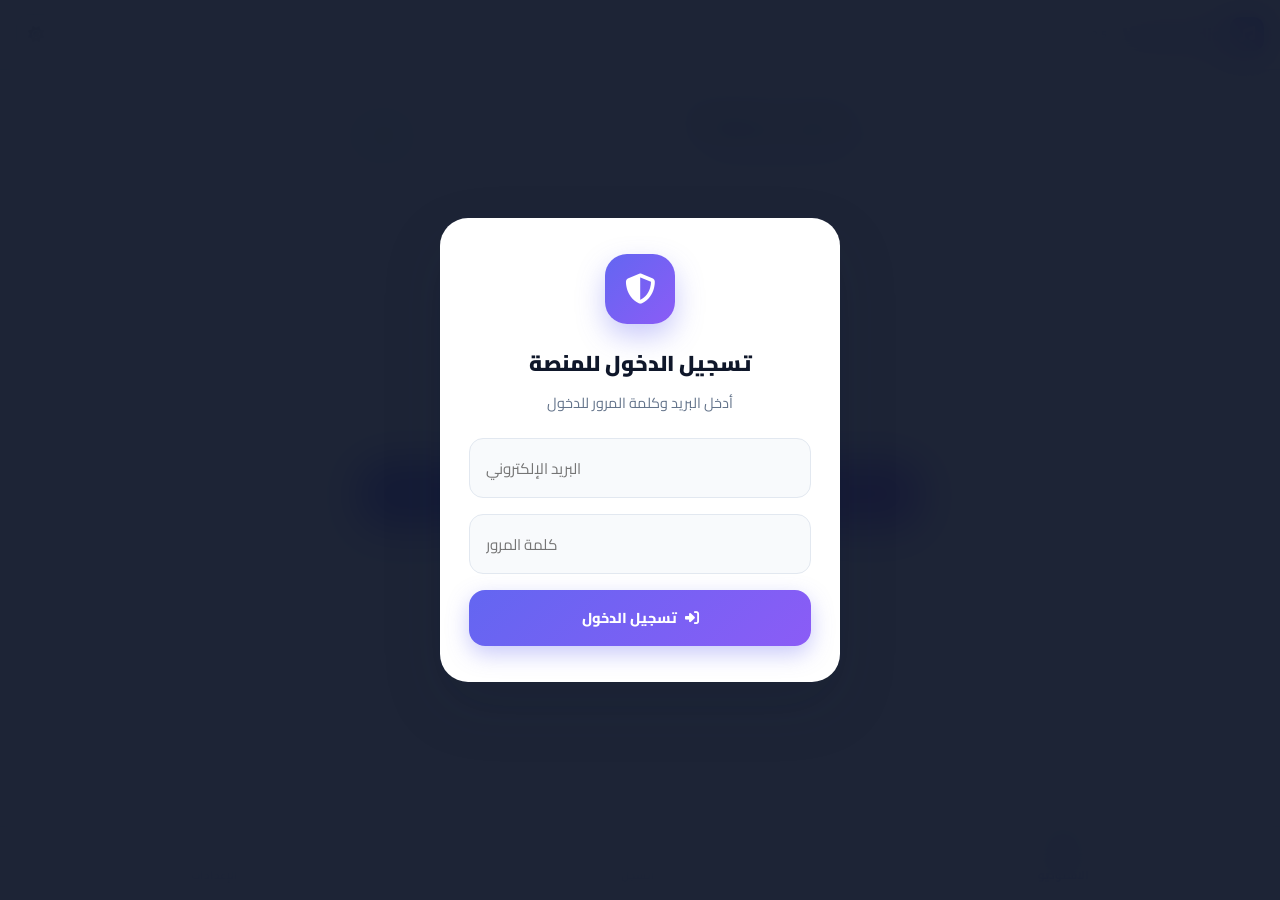
==== commit 6b80ad3a: "📦 تحديث 3 ملفات دفعة وحدة" ====
--- a/index.html
+++ b/index.html
@@ -47,7 +47,7 @@
     <div class="logo">
       <div class="logo-icon"><i class="fas fa-music"></i></div>
       <span class="logo-text">Voice Studio</span>
-      <span class="version-badge">v2.4</span>
+      <span class="version-badge">v2.5</span>
     </div>
     <button class="theme-quick-btn" id="themeQuickBtn" onclick="cycleTheme()" aria-label="تبديل المظهر">
       <i class="fas fa-sun"></i>
@@ -380,7 +380,7 @@
 
 
 
-  <script type="module" src="script.js"></script>
+  <script type="module" src="script.js?v=2.4"></script>
 
 
 <script>if('serviceWorker' in navigator){window.addEventListener('load',()=>{navigator.serviceWorker.register('sw.js').then(r=>console.log('SW registered:',r.scope)).catch(e=>console.error('SW registration failed:',e));});}</script></body></html>
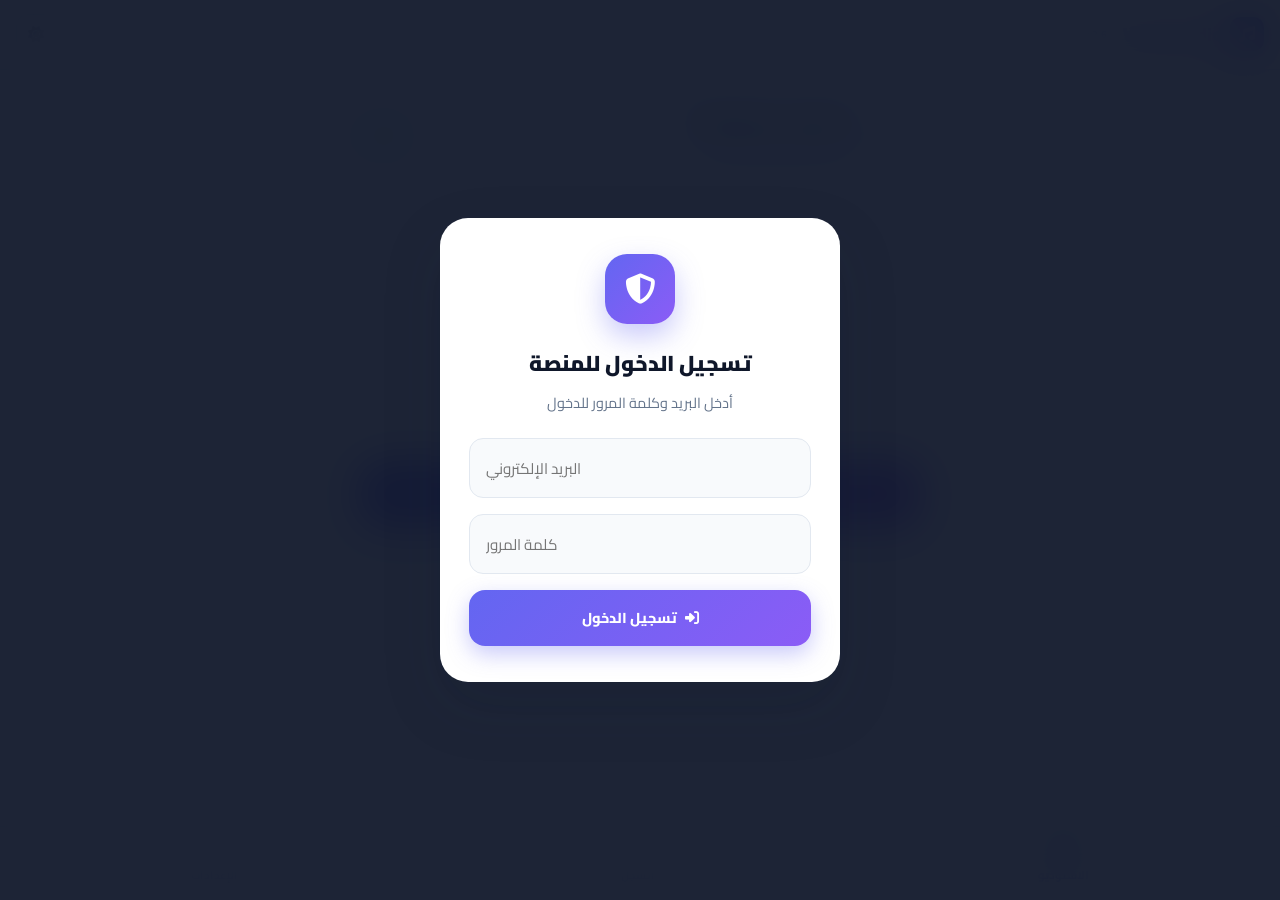
==== commit cad9e64e: "📦 تحديث 3 ملفات دفعة وحدة" ====
--- a/index.html
+++ b/index.html
@@ -47,7 +47,7 @@
     <div class="logo">
       <div class="logo-icon"><i class="fas fa-music"></i></div>
       <span class="logo-text">Voice Studio</span>
-      <span class="version-badge">v2.5</span>
+      <span class="version-badge">v2.6</span>
     </div>
     <button class="theme-quick-btn" id="themeQuickBtn" onclick="cycleTheme()" aria-label="تبديل المظهر">
       <i class="fas fa-sun"></i>
@@ -380,7 +380,7 @@
 
 
 
-  <script type="module" src="script.js?v=2.4"></script>
+  <script type="module" src="script.js?v=2.6"></script>
 
 
 <script>if('serviceWorker' in navigator){window.addEventListener('load',()=>{navigator.serviceWorker.register('sw.js').then(r=>console.log('SW registered:',r.scope)).catch(e=>console.error('SW registration failed:',e));});}</script></body></html>
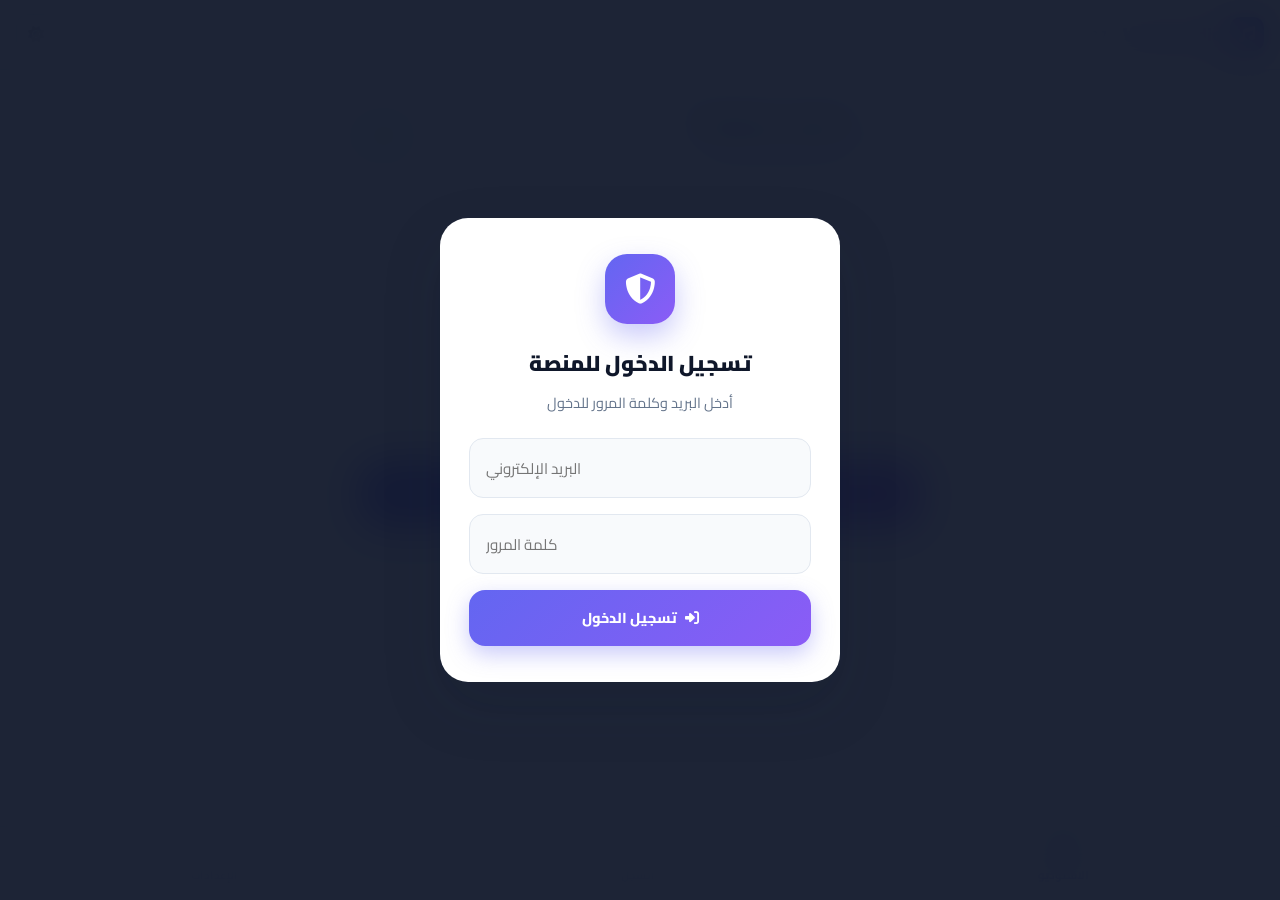
==== commit f0ac3a2a: "📦 تحديث 3 ملفات دفعة وحدة" ====
--- a/index.html
+++ b/index.html
@@ -47,7 +47,7 @@
     <div class="logo">
       <div class="logo-icon"><i class="fas fa-music"></i></div>
       <span class="logo-text">Voice Studio</span>
-      <span class="version-badge">v2.6</span>
+      <span class="version-badge">v2.7</span>
     </div>
     <button class="theme-quick-btn" id="themeQuickBtn" onclick="cycleTheme()" aria-label="تبديل المظهر">
       <i class="fas fa-sun"></i>
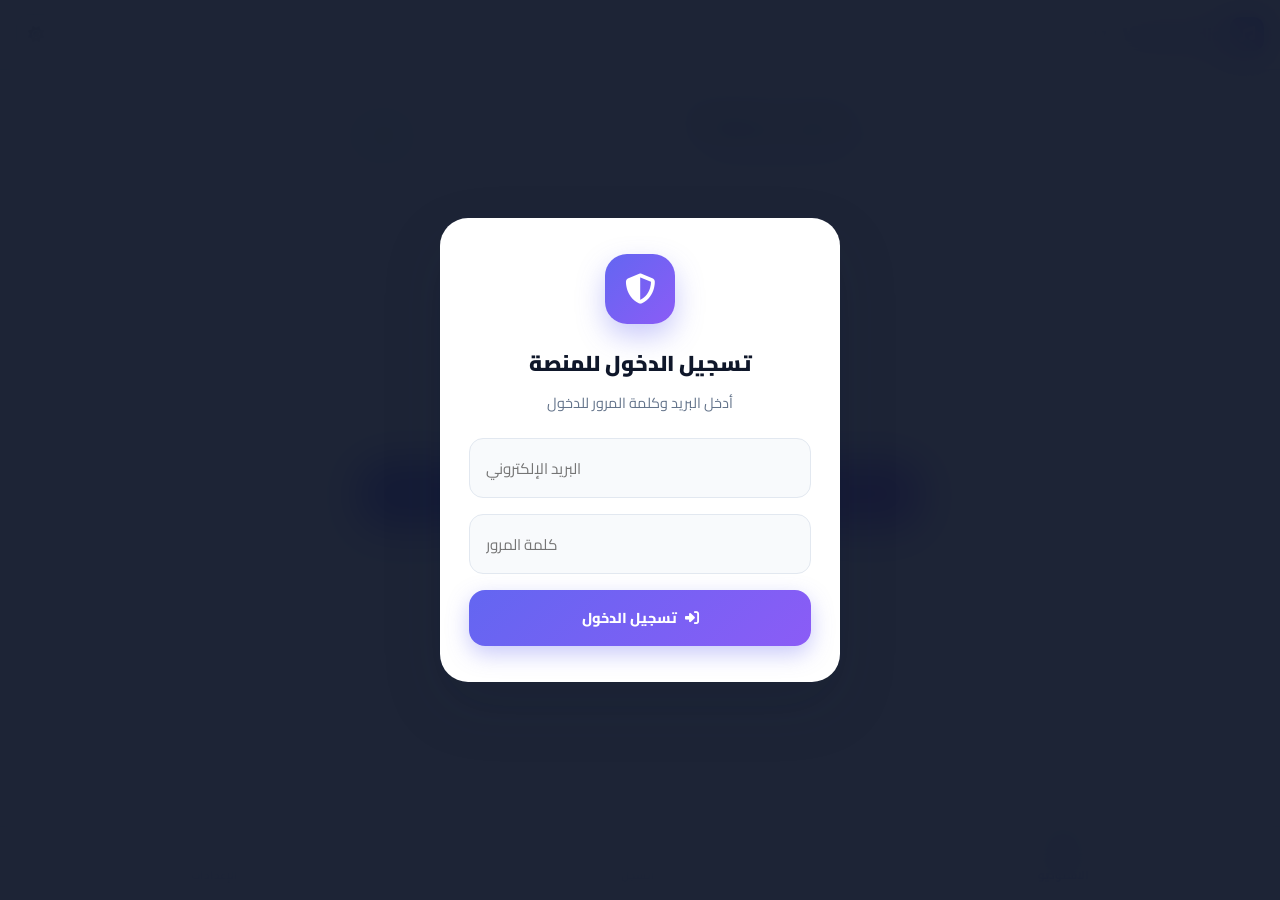
==== commit 225c8bf1: "📦 تحديث 3 ملفات دفعة وحدة" ====
--- a/index.html
+++ b/index.html
@@ -47,7 +47,7 @@
     <div class="logo">
       <div class="logo-icon"><i class="fas fa-music"></i></div>
       <span class="logo-text">Voice Studio</span>
-      <span class="version-badge">v2.7</span>
+      <span class="version-badge">v1.7</span>
     </div>
     <button class="theme-quick-btn" id="themeQuickBtn" onclick="cycleTheme()" aria-label="تبديل المظهر">
       <i class="fas fa-sun"></i>
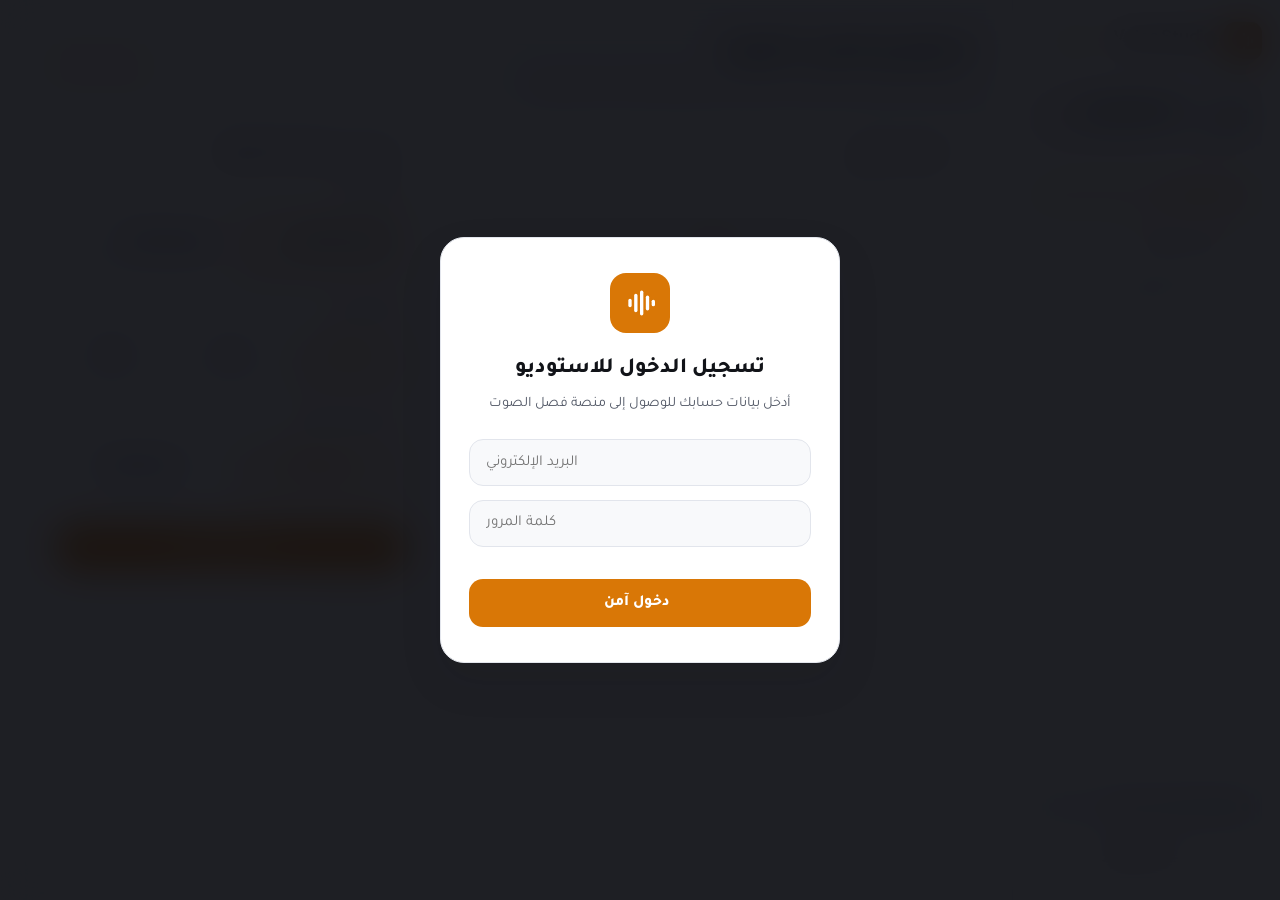
==== commit 2d220aec: "📦 تحديث 5 ملفات دفعة وحدة" ====
--- a/index.html
+++ b/index.html
@@ -1,23 +1,22 @@
 <!DOCTYPE html>
-<html lang="ar" dir="rtl"><head>
+<html lang="ar" dir="rtl">
+<head>
   <meta charset="UTF-8">
   <meta name="viewport" content="width=device-width, initial-scale=1.0, viewport-fit=cover">
-  <title>Voice Studio Pro — منصة فصل الصوت الذكية</title>
-
-  <meta name="description" content="منصة احترافية لفصل الصوت عن الموسيقى باستخدام الذكاء الاصطناعي">
-  <meta name="theme-color" content="#f5f7fb">
+  <title>Voice Studio Pro — استوديو فصل الصوت الذكي</title>
+
+  <meta name="description" content="استوديو احترافي لفصل صوت المطرب عن الموسيقى والكورال بالذكاء الاصطناعي">
+  <meta name="theme-color" content="#0b0d12">
   <link rel="manifest" href="manifest.json">
   <link rel="icon" type="image/png" sizes="192x192" href="icon-192.png">
   <link rel="apple-touch-icon" href="icon-192.png">
 
-  <link href="https://fonts.googleapis.com/css2?family=Inter:wght@400;500;600;700;800;900&amp;family=Cairo:wght@400;500;600;700;800;900&amp;display=swap" rel="stylesheet">
-  <link rel="stylesheet" href="https://cdnjs.cloudflare.com/ajax/libs/font-awesome/6.4.0/css/all.min.css">
-
-  <!-- Theme bootstrap — يمنع وميض المظهر عند التحميل -->
-
-
-
-  <link rel="stylesheet" href="style.css">
+  <link rel="preconnect" href="https://fonts.googleapis.com">
+  <link rel="preconnect" href="https://fonts.gstatic.com" crossorigin>
+  <link href="https://fonts.googleapis.com/css2?family=JetBrains+Mono:wght@500;700&family=Plus+Jakarta+Sans:wght@500;600;700;800&family=Tajawal:wght@400;500;700;800;900&display=swap" rel="stylesheet">
+  <link href="https://cdn.jsdelivr.net/npm/remixicon@4.2.0/fonts/remixicon.css" rel="stylesheet">
+
+  <link rel="stylesheet" href="style.css?v=3.0">
 </head>
 
 <body>
@@ -25,345 +24,638 @@
   <!-- ============ LOCK SCREEN ============ -->
   <div id="telegramLockScreen" class="lock-overlay">
     <div class="lock-card">
-      <div class="lock-icon-container">
-        <i class="fas fa-shield-alt"></i>
-      </div>
-      <h2 class="lock-title">تسجيل الدخول للمنصة</h2>
-      <p class="lock-desc">أدخل البريد وكلمة المرور للدخول</p>
-
-      <!-- Step 1 -->
-      <div id="lockStep1">
-        <input type="email" id="loginEmail" placeholder="البريد الإلكتروني" class="lock-input" dir="ltr">
-        <input type="password" id="loginPassword" placeholder="كلمة المرور" class="lock-input" dir="ltr">
-        <button class="btn-primary" onclick="authWithFirebase()" style="margin-top:0; padding: 0.9rem; font-size: 0.9rem;">
-          <i class="fas fa-sign-in-alt"></i> تسجيل الدخول
+      <div class="lock-brand-mark">
+        <svg viewBox="0 0 36 36" fill="none" aria-hidden="true">
+          <rect x="4" y="13" width="4" height="10" rx="2" fill="currentColor"/>
+          <rect x="11" y="7" width="4" height="22" rx="2" fill="currentColor"/>
+          <rect x="18" y="3" width="4" height="30" rx="2" fill="currentColor"/>
+          <rect x="25" y="9" width="4" height="18" rx="2" fill="currentColor"/>
+          <rect x="32" y="14" width="4" height="8" rx="2" fill="currentColor"/>
+        </svg>
+      </div>
+      <h2 class="lock-title">تسجيل الدخول للاستوديو</h2>
+      <p class="lock-desc">أدخل بيانات حسابك للوصول إلى منصة فصل الصوت</p>
+
+      <form id="lockStep1" onsubmit="event.preventDefault(); authWithFirebase();">
+        <div class="input-group">
+          <i class="ri-user-3-line input-icon"></i>
+          <input type="email" id="loginEmail" placeholder="البريد الإلكتروني" class="lock-input" dir="ltr" autocomplete="email" required>
+        </div>
+        <div class="input-group">
+          <i class="ri-lock-2-line input-icon"></i>
+          <input type="password" id="loginPassword" placeholder="كلمة المرور" class="lock-input" dir="ltr" autocomplete="current-password" required>
+        </div>
+        <button type="submit" id="loginSubmitBtn" class="btn-primary">
+          <i class="ri-shield-keyhole-line"></i>
+          <span>دخول آمن</span>
         </button>
-      </div>
+      </form>
     </div>
   </div>
 
-  <!-- ============ HEADER ============ -->
-  <header class="app-header">
-    <div class="logo">
-      <div class="logo-icon"><i class="fas fa-music"></i></div>
-      <span class="logo-text">Voice Studio</span>
-      <span class="version-badge">v1.7</span>
+  <!-- ============ APP SHELL ============ -->
+  <div class="app-shell">
+
+    <!-- ===== DESKTOP SIDEBAR ===== -->
+    <aside class="app-sidebar">
+      <div class="sidebar-top">
+        <div class="brand-lockup">
+          <div class="brand-icon">
+            <svg viewBox="0 0 36 36" fill="none" aria-hidden="true">
+              <rect x="4" y="13" width="4" height="10" rx="2" fill="currentColor"/>
+              <rect x="11" y="7" width="4" height="22" rx="2" fill="currentColor"/>
+              <rect x="18" y="3" width="4" height="30" rx="2" fill="currentColor"/>
+              <rect x="25" y="9" width="4" height="18" rx="2" fill="currentColor"/>
+              <rect x="32" y="14" width="4" height="8" rx="2" fill="currentColor"/>
+            </svg>
+          </div>
+          <div class="brand-copy">
+            <span class="brand-name">Voice Studio</span>
+            <span class="brand-sub">PRO AUDIO ENGINE</span>
+          </div>
+          <span class="version-pill">v3.0</span>
+        </div>
+
+        <div class="sidebar-profile">
+          <img src="https://midomido.neocities.org/Imageme/file_00000000b0e471f4bb14b679b943d519.png" alt="Profile" class="profile-avatar">
+          <div class="profile-meta">
+            <strong dir="ltr">MohaMmAD_WaSSouF</strong>
+            <span id="sidebarUserEmail" dir="ltr">حساب نشط</span>
+          </div>
+          <span class="pro-tag"><i class="ri-vip-crown-2-line"></i></span>
+        </div>
+
+        <nav class="sidebar-nav">
+          <button type="button" class="side-nav-item active" data-page="home" onclick="navigateTo('home')">
+            <i class="ri-equalizer-line"></i>
+            <span>الاستوديو</span>
+          </button>
+          <button type="button" class="side-nav-item" data-page="history" onclick="navigateTo('history')">
+            <i class="ri-history-line"></i>
+            <span>سجل المعالجات</span>
+          </button>
+          <button type="button" class="side-nav-item" data-page="settings" onclick="navigateTo('settings')">
+            <i class="ri-settings-3-line"></i>
+            <span>الإعدادات والحساب</span>
+          </button>
+        </nav>
+      </div>
+
+      <div class="sidebar-footer">
+        <div class="engine-status-pill" id="sidebarTokenBadge">
+          <span class="status-dot"></span>
+          <span id="sidebarTokenLabel">الوضع المجاني السريع</span>
+        </div>
+        <button type="button" class="sidebar-theme-btn" id="sidebarThemeBtn" onclick="cycleTheme()">
+          <i class="ri-moon-line"></i>
+          <span id="sidebarThemeLabel">تبديل المظهر</span>
+        </button>
+      </div>
+    </aside>
+
+    <!-- ===== WORKSPACE WRAPPER ===== -->
+    <div class="workspace-wrapper">
+
+      <!-- Mobile Header -->
+      <header class="mobile-header">
+        <div class="brand-lockup">
+          <div class="brand-icon small">
+            <svg viewBox="0 0 36 36" fill="none" aria-hidden="true">
+              <rect x="4" y="13" width="4" height="10" rx="2" fill="currentColor"/>
+              <rect x="11" y="7" width="4" height="22" rx="2" fill="currentColor"/>
+              <rect x="18" y="3" width="4" height="30" rx="2" fill="currentColor"/>
+              <rect x="25" y="9" width="4" height="18" rx="2" fill="currentColor"/>
+              <rect x="32" y="14" width="4" height="8" rx="2" fill="currentColor"/>
+            </svg>
+          </div>
+          <span class="brand-name">Voice Studio</span>
+          <span class="version-pill">v3.0</span>
+        </div>
+        <button type="button" class="icon-btn" id="themeQuickBtn" onclick="cycleTheme()" aria-label="تبديل المظهر">
+          <i class="ri-sun-line"></i>
+        </button>
+      </header>
+
+      <!-- Main Pages -->
+      <main class="app-main">
+
+        <!-- ===== HOME / STUDIO PAGE ===== -->
+        <section id="home" class="page active">
+
+          <!-- Mobile Compact Profile -->
+          <div class="mobile-greeting-card">
+            <img src="https://midomido.neocities.org/Imageme/file_00000000b0e471f4bb14b679b943d519.png" alt="Profile" class="profile-avatar">
+            <div class="profile-meta">
+              <strong dir="ltr">MohaMmAD_WaSSouF</strong>
+              <span>استوديو الفصل الصوتي الاحترافي</span>
+            </div>
+            <span class="pro-pill"><i class="ri-vip-crown-2-line"></i> PRO</span>
+          </div>
+
+          <!-- Desktop Page Header -->
+          <div class="desktop-page-head">
+            <div>
+              <h1>استوديو فصل الصوت</h1>
+              <p>ارفع ملفك الصوتي، اضبط خيارات المحرك، واستمع للنتيجة بالبث المباشر فوراً.</p>
+            </div>
+            <div class="head-engine-chip">
+              <i class="ri-cpu-line"></i>
+              <span>ZeroGPU Engine</span>
+            </div>
+          </div>
+
+          <!-- 2-Column Studio Grid -->
+          <div class="studio-grid">
+
+            <!-- Primary Column: Upload, Waveform, Progress, Results -->
+            <div class="studio-primary-col">
+
+              <div class="studio-card">
+                <div class="card-head-row">
+                  <h3 class="section-heading">
+                    <i class="ri-disc-line"></i>
+                    <span>الملف الصوتي</span>
+                  </h3>
+                  <button type="button" id="changeFileBtn" class="ghost-btn hidden" onclick="document.getElementById('audioFile').click()">
+                    <i class="ri-upload-cloud-2-line"></i>
+                    <span>تغيير الملف</span>
+                  </button>
+                </div>
+
+                <!-- Upload Dropzone -->
+                <div class="upload-area" id="uploadArea"
+                     ondrop="handleDrop(event)"
+                     ondragover="handleDragOver(event)"
+                     ondragleave="handleDragLeave(event)"
+                     onclick="document.getElementById('audioFile').click()">
+                  <div class="upload-icon">
+                    <i class="ri-upload-cloud-2-line"></i>
+                  </div>
+                  <h2 class="upload-title">اختر أو اسحب ملفاً صوتياً هنا</h2>
+                  <p class="upload-desc" dir="ltr">MP3 · WAV · FLAC · M4A</p>
+                </div>
+                <input type="file" id="audioFile" accept="audio/*" onchange="handleFileSelect(event)">
+
+                <!-- Selected File Info -->
+                <div class="file-info-section" id="fileInfo">
+                  <div class="file-card">
+                    <div class="file-icon-box">
+                      <i class="ri-file-music-line"></i>
+                    </div>
+                    <div class="file-meta">
+                      <div class="file-name-text" id="fileName" dir="ltr">—</div>
+                      <div class="file-chips">
+                        <span class="meta-chip"><i class="ri-hard-drive-2-line"></i> <span id="fileSize" dir="ltr">—</span></span>
+                        <span class="meta-chip"><i class="ri-time-line"></i> <span id="fileDuration" dir="ltr">—</span></span>
+                      </div>
+                    </div>
+                  </div>
+                </div>
+
+                <!-- Waveform -->
+                <div class="waveform-section" id="waveformSection">
+                  <canvas id="waveformCanvas"></canvas>
+                </div>
+
+                <!-- Live Processing Monitor -->
+                <div class="progress-section" id="progressSection">
+                  <div class="progress-header">
+                    <div class="progress-status-wrap">
+                      <span class="pulse-indicator"></span>
+                      <span class="progress-status" id="progressStatus">جاري تجهيز الاتصال...</span>
+                    </div>
+                    <span class="progress-timer" id="progressTimer" dir="ltr">00:00</span>
+                  </div>
+
+                  <div class="progress-track">
+                    <div class="progress-fill" id="progressFill"></div>
+                  </div>
+
+                  <div class="steps-bar">
+                    <div class="step-item" id="step1">
+                      <div class="step-circle"><i class="ri-link"></i></div>
+                      <span>اتصال</span>
+                    </div>
+                    <div class="step-connector"></div>
+                    <div class="step-item" id="step2">
+                      <div class="step-circle"><i class="ri-upload-cloud-2-line"></i></div>
+                      <span>رفع</span>
+                    </div>
+                    <div class="step-connector"></div>
+                    <div class="step-item" id="step3">
+                      <div class="step-circle"><i class="ri-cpu-line"></i></div>
+                      <span>عزل AI</span>
+                    </div>
+                    <div class="step-connector"></div>
+                    <div class="step-item" id="step4">
+                      <div class="step-circle"><i class="ri-check-line"></i></div>
+                      <span>جاهز</span>
+                    </div>
+                  </div>
+                </div>
+              </div>
+
+              <!-- Results Card -->
+              <div class="studio-card results-card-wrap" id="resultsSection">
+                <div class="card-head-row">
+                  <h3 class="section-heading">
+                    <i class="ri-sparkling-2-line"></i>
+                    <span>المسارات المفصولة</span>
+                  </h3>
+                  <span class="format-badge" id="resultMetaBadge" dir="ltr">MP3</span>
+                </div>
+
+                <div class="results-list">
+                  <div class="result-item vocal" id="vocalCard" onclick="openPlayer('vocal')">
+                    <div class="result-badge vocal-bg">
+                      <i class="ri-mic-2-line"></i>
+                    </div>
+                    <div class="result-info">
+                      <h4>صوت المطرب</h4>
+                      <p>بث مباشر فوري وتبديل لحظي مع الموسيقى</p>
+                    </div>
+                    <span class="result-action-icon"><i class="ri-play-fill"></i></span>
+                    <audio id="vocalAudio" class="hidden-audio" preload="metadata"></audio>
+                  </div>
+
+                  <div class="result-item inst" id="instCard" onclick="openPlayer('inst')">
+                    <div class="result-badge inst-bg">
+                      <i class="ri-music-2-line"></i>
+                    </div>
+                    <div class="result-info">
+                      <h4>الموسيقى الخلفية</h4>
+                      <p>بث مباشر فوري وتنزيل مباشر داخل الصفحة</p>
+                    </div>
+                    <span class="result-action-icon"><i class="ri-play-fill"></i></span>
+                    <audio id="instAudio" class="hidden-audio" preload="metadata"></audio>
+                  </div>
+                </div>
+              </div>
+
+            </div>
+
+            <!-- Secondary Column: Real Controls -->
+            <div class="studio-controls-col">
+              <div class="studio-card controls-sticky" id="settingsSection">
+                <h3 class="section-heading">
+                  <i class="ri-sound-module-line"></i>
+                  <span>إعدادات المعالجة الفعلية</span>
+                </h3>
+
+                <!-- Model Choice -->
+                <div class="control-group">
+                  <label class="control-label">نموذج العزل</label>
+                  <div class="segmented-grid two-cols">
+                    <input type="radio" id="model_karaoke" name="model_choice" value="karaoke" checked>
+                    <label class="seg-option" for="model_karaoke">
+                      <i class="ri-mic-2-line"></i>
+                      <span>موسيقى وكورال</span>
+                      <small>يعزل المطرب ويبقي الكورال</small>
+                    </label>
+
+                    <input type="radio" id="model_inst" name="model_choice" value="inst">
+                    <label class="seg-option" for="model_inst">
+                      <i class="ri-music-2-line"></i>
+                      <span>موسيقى فقط</span>
+                      <small>يعزل كل الأصوات البشرية</small>
+                    </label>
+                  </div>
+                </div>
+
+                <!-- Output Format -->
+                <div class="control-group">
+                  <label class="control-label">صيغة الإخراج</label>
+                  <div class="segmented-grid three-cols">
+                    <input type="radio" id="fmt_mp3" name="out_format" value="mp3" checked>
+                    <label class="seg-chip" for="fmt_mp3">
+                      <strong dir="ltr">MP3</strong>
+                      <span>خفيف وسريع</span>
+                    </label>
+
+                    <input type="radio" id="fmt_flac" name="out_format" value="flac">
+                    <label class="seg-chip" for="fmt_flac">
+                      <strong dir="ltr">FLAC</strong>
+                      <span>بدون فقدان</span>
+                    </label>
+
+                    <input type="radio" id="fmt_wav" name="out_format" value="wav">
+                    <label class="seg-chip" for="fmt_wav">
+                      <strong dir="ltr">WAV</strong>
+                      <span>خام كامل</span>
+                    </label>
+                  </div>
+                </div>
+
+                <!-- Overlap / Speed vs Precision -->
+                <div class="control-group">
+                  <label class="control-label">سرعة ودقة المعالجة</label>
+                  <div class="segmented-grid two-cols compact">
+                    <input type="radio" id="ov_fast" name="overlap_mode" value="2" checked>
+                    <label class="seg-chip" for="ov_fast">
+                      <strong>سريع ومثالي</strong>
+                      <span>أقل استهلاك للرصيد</span>
+                    </label>
+
+                    <input type="radio" id="ov_hq" name="overlap_mode" value="4">
+                    <label class="seg-chip" for="ov_hq">
+                      <strong>دقة مضاعفة</strong>
+                      <span>وقت ورصيد أكبر</span>
+                    </label>
+                  </div>
+                </div>
+
+                <button type="button" class="btn-primary process-cta" id="processBtn" onclick="startProcessing()">
+                  <i class="ri-magic-line"></i>
+                  <span>بدء الفصل الآن</span>
+                </button>
+
+                <p class="controls-note">
+                  <i class="ri-information-line"></i>
+                  <span>كل الإعدادات أعلاه تُرسل مباشرة إلى محرك الذكاء الاصطناعي وتؤثر فعلياً على النتيجة.</span>
+                </p>
+              </div>
+            </div>
+
+          </div>
+        </section>
+
+        <!-- ===== HISTORY PAGE ===== -->
+        <section id="history" class="page">
+          <div class="desktop-page-head">
+            <div>
+              <h1>سجل المعالجات</h1>
+              <p>الوصول السريع لآخر الأغاني المفصولة عبر روابط البث المباشر.</p>
+            </div>
+            <button type="button" class="btn-danger-outline desktop-clear-btn" onclick="clearHistory()">
+              <i class="ri-delete-bin-line"></i>
+              <span>مسح السجل</span>
+            </button>
+          </div>
+
+          <div class="studio-card">
+            <div class="card-head-row mobile-only-head">
+              <h3 class="section-heading">
+                <i class="ri-history-line"></i>
+                <span>سجل المعالجات</span>
+              </h3>
+            </div>
+
+            <div class="info-banner">
+              <i class="ri-information-line"></i>
+              <span>السجل يحفظ روابط البث المباشر فقط بدون استهلاك مساحة جهازك. روابط السيرفر مؤقتة وقد تنتهي بعد عدة ساعات، لذلك نزّل المقاطع التي تعجبك مباشرة.</span>
+            </div>
+
+            <div id="historyList" class="history-grid"></div>
+
+            <button type="button" class="btn-danger-outline mobile-clear-btn" onclick="clearHistory()">
+              <i class="ri-delete-bin-line"></i>
+              <span>مسح السجل بالكامل</span>
+            </button>
+          </div>
+        </section>
+
+        <!-- ===== SETTINGS PAGE ===== -->
+        <section id="settings" class="page">
+          <div class="desktop-page-head">
+            <div>
+              <h1>الإعدادات والحساب</h1>
+              <p>تخصيص المظهر، إدارة رمز زيادة المحاولات، والتحكم بجلستك الحالية.</p>
+            </div>
+          </div>
+
+          <div class="settings-bento">
+
+            <!-- Appearance -->
+            <div class="studio-card">
+              <h3 class="section-heading">
+                <i class="ri-palette-line"></i>
+                <span>المظهر</span>
+              </h3>
+              <p class="card-desc">اختر النمط البصري المريح لك أثناء العمل.</p>
+
+              <div class="theme-selector">
+                <button type="button" class="theme-option" data-theme="light" onclick="setTheme('light')">
+                  <div class="theme-preview light-preview">
+                    <div class="preview-bar"></div>
+                    <div class="preview-body">
+                      <span class="preview-line"></span>
+                      <span class="preview-line short"></span>
+                    </div>
+                  </div>
+                  <span class="theme-name"><i class="ri-sun-line"></i> فاتح</span>
+                </button>
+
+                <button type="button" class="theme-option" data-theme="dark" onclick="setTheme('dark')">
+                  <div class="theme-preview dark-preview">
+                    <div class="preview-bar"></div>
+                    <div class="preview-body">
+                      <span class="preview-line"></span>
+                      <span class="preview-line short"></span>
+                    </div>
+                  </div>
+                  <span class="theme-name"><i class="ri-moon-line"></i> داكن</span>
+                </button>
+
+                <button type="button" class="theme-option" data-theme="system" onclick="setTheme('system')">
+                  <div class="theme-preview system-preview">
+                    <div class="preview-bar"></div>
+                    <div class="preview-body">
+                      <span class="preview-line"></span>
+                      <span class="preview-line short"></span>
+                    </div>
+                  </div>
+                  <span class="theme-name"><i class="ri-contrast-line"></i> النظام</span>
+                </button>
+              </div>
+            </div>
+
+            <!-- Token Settings -->
+            <div class="studio-card">
+              <h3 class="section-heading">
+                <i class="ri-key-2-line"></i>
+                <span>رمز زيادة المحاولات (Token)</span>
+              </h3>
+              <p class="card-desc">الاتصال يتم دائماً على السيرفر السريع. إضافة التوكن تمنحك عدداً أكبر من المحاولات اليومية مقارنة بالزائر.</p>
+
+              <div class="control-group">
+                <label class="control-label" for="hf_token_input">Hugging Face Token</label>
+                <div class="token-row">
+                  <input type="password" id="hf_token_input" class="text-input" placeholder="hf_..." dir="ltr">
+                  <button type="button" id="tokenToggleBtn" onclick="toggleTokenStatus()" class="lock-toggle-btn" title="تفعيل أو تجميد التوكن">
+                    <i class="ri-lock-unlock-line" id="tokenLockIcon"></i>
+                  </button>
+                </div>
+                <small id="tokenStatusText" class="token-status">جاري التحقق...</small>
+              </div>
+
+              <button type="button" class="btn-primary" onclick="saveSettings()">
+                <i class="ri-checkbox-circle-line"></i>
+                <span>التحقق وحفظ التوكن</span>
+              </button>
+            </div>
+
+            <!-- Account & Logout -->
+            <div class="studio-card">
+              <h3 class="section-heading">
+                <i class="ri-user-3-line"></i>
+                <span>الحساب والجلسة</span>
+              </h3>
+              <p class="card-desc">حسابك محمي بجلسة جهاز واحد نشط لمنع الاستخدام غير المصرح به.</p>
+
+              <div class="account-box">
+                <div class="account-avatar-badge"><i class="ri-shield-check-line"></i></div>
+                <div class="account-details">
+                  <span>البريد المسجّل</span>
+                  <strong id="accountEmailDisplay" dir="ltr">—</strong>
+                </div>
+              </div>
+
+              <button type="button" class="btn-danger-outline" onclick="requestLogout()">
+                <i class="ri-logout-box-r-line"></i>
+                <span>تسجيل الخروج من الحساب</span>
+              </button>
+            </div>
+
+            <!-- About -->
+            <div class="studio-card">
+              <h3 class="section-heading">
+                <i class="ri-information-line"></i>
+                <span>عن المنصة</span>
+              </h3>
+              <p class="card-desc">
+                Voice Studio Pro منصة فصل صوت احترافية تعتمد على نماذج Roformer و MDX23C لفصل صوت المطرب عن الموسيقى مع خيار إبقاء الكورال وبث مباشر فوري.
+              </p>
+              <div class="about-chips">
+                <span class="meta-chip"><i class="ri-sparkling-2-line"></i> <span dir="ltr">v3.0</span></span>
+                <span class="meta-chip"><i class="ri-cpu-line"></i> <span dir="ltr">Roformer &amp; MDX23C</span></span>
+                <span class="meta-chip"><i class="ri-lock-2-line"></i> Private Studio</span>
+              </div>
+            </div>
+
+          </div>
+        </section>
+
+      </main>
     </div>
-    <button class="theme-quick-btn" id="themeQuickBtn" onclick="cycleTheme()" aria-label="تبديل المظهر">
-      <i class="fas fa-sun"></i>
+  </div>
+
+  <!-- ============ MOBILE BOTTOM NAV ============ -->
+  <nav class="bottom-nav">
+    <button type="button" class="nav-item active" data-page="home" onclick="navigateTo('home')">
+      <i class="ri-equalizer-line"></i>
+      <span>الاستوديو</span>
     </button>
-  </header>
-
-  <!-- ============ MAIN ============ -->
-  <main class="app-main">
-
-    <!-- ===== HOME PAGE ===== -->
-    <div id="home" class="page active">
-
-      <div class="greeting-card">
-        <img src="https://midomido.neocities.org/Imageme/file_00000000b0e471f4bb14b679b943d519.png" alt="Profile" class="greeting-avatar">
-        <div class="greeting-info">
-          <h2>MohaMmAD_WaSSouF</h2>
-          <p>النسخة الاحترافية المخصصة</p>
-        </div>
-        <span class="greeting-badge">
-          <i class="fas fa-crown"></i> PRO
-        </span>
-      </div>
-
-      <!-- Upload Card -->
-      <div class="studio-card">
-        <div class="upload-area" id="uploadArea" ondrop="handleDrop(event)" ondragover="handleDragOver(event)" ondragleave="handleDragLeave(event)" onclick="document.getElementById('audioFile').click()">
-          <div class="upload-icon">
-            <i class="fas fa-cloud-arrow-up"></i>
-          </div>
-          <h2 class="upload-title">اختر أو اسحب ملفاً صوتياً</h2>
-          <p class="upload-desc">MP3 · WAV · FLAC · M4A</p>
-        </div>
-        <input type="file" id="audioFile" accept="audio/*" onchange="handleFileSelect(event)">
-
-        <!-- File Info -->
-        <div class="file-info-section" id="fileInfo">
-          <div class="file-card-new">
-            <div class="file-icon-box"><i class="fas fa-file-audio"></i></div>
-            <div class="file-meta">
-              <div class="file-name-text" id="fileName">—</div>
-              <div class="file-chips">
-                <span class="file-chip"><i class="fas fa-weight-hanging"></i> <span id="fileSize">—</span></span>
-                <span class="file-chip"><i class="fas fa-clock"></i> <span id="fileDuration">—</span></span>
-              </div>
-            </div>
-          </div>
-        </div>
-
-        <!-- Waveform -->
-        <div class="waveform-section" id="waveformSection">
-          <canvas id="waveformCanvas"></canvas>
-        </div>
-
-        <!-- Settings -->
-        <div class="settings-section" id="settingsSection">
-          <h3 class="section-heading" style="margin-bottom: 0.9rem; font-size: 0.9rem;">
-            <i class="fas fa-sliders-h"></i> خيارات المعالجة
-          </h3>
-
-          <div class="setting-group">
-            <label class="setting-label">نموذج العزل</label>
-            <div class="model-toggle-container">
-              <input type="radio" id="model_karaoke" name="model_choice" value="6_HP-Karaoke-UVR.pth" checked="">
-              <label class="model-toggle-btn" for="model_karaoke">🎤 موسيقى وكورال</label>
-
-              <input type="radio" id="model_inst" name="model_choice" value="1_HP-UVR.pth">
-              <label class="model-toggle-btn" for="model_inst">🎸 موسيقى فقط</label>
-            </div>
-          </div>
-
-          <div class="setting-row">
-            <div class="setting-group half">
-              <label class="setting-label">الدقة</label>
-              <select id="cfg_window" class="setting-select">
-                <option value="320">عادي</option>
-                <option value="512">متوازن</option>
-                <option value="1024" selected="">عالي</option>
-              </select>
-            </div>
-            <div class="setting-group half">
-              <label class="setting-label">القوة (<span id="aggValue">5</span>)</label>
-              <input type="range" id="cfg_agg" min="1" max="10" value="5" class="ios-slider">
-            </div>
-          </div>
-
-          <div class="ios-toggles-container">
-            <label class="ios-toggle-row">
-              <span class="toggle-text">تصفية التشويش والضوضاء</span>
-              <input type="checkbox" id="cfg_post" checked="">
-            </label>
-            <label class="ios-toggle-row">
-              <span class="toggle-text">معالجة الترددات العالية</span>
-              <input type="checkbox" id="cfg_high" checked="">
-            </label>
-            <label class="ios-toggle-row">
-              <span class="toggle-text">تحسين الذكاء الاصطناعي (TTA)</span>
-              <input type="checkbox" id="cfg_tta">
-            </label>
-          </div>
-        </div>
-
-        <!-- Progress -->
-        <div class="progress-section" id="progressSection">
-          <div class="progress-header">
-            <span class="progress-status" id="progressStatus">جاري المعالجة...</span>
-            <span class="progress-percent" id="progressPercent">0%</span>
-          </div>
-          <div class="progress-bar">
-            <div class="progress-fill" id="progressFill"></div>
-          </div>
-          <div class="steps-compact">
-            <div class="step" id="step1"><i class="fas fa-upload"></i></div>
-            <div class="step-line"></div>
-            <div class="step" id="step2"><i class="fas fa-brain"></i></div>
-            <div class="step-line"></div>
-            <div class="step" id="step3"><i class="fas fa-cogs"></i></div>
-            <div class="step-line"></div>
-            <div class="step" id="step4"><i class="fas fa-check"></i></div>
-          </div>
-        </div>
-
-        <!-- Results -->
-        <div class="results-section" id="resultsSection">
-          <div class="result-card vocal" id="vocalCard" onclick="openPlayer('vocal')">
-            <div class="result-icon-lg vocal-bg"><i class="fas fa-microphone-alt"></i></div>
-            <div class="result-card-info">
-              <h3>صوت المطرب</h3>
-              <p>اضغط للتشغيل أو التحميل</p>
-            </div>
-            <i class="fas fa-chevron-left arrow-icon"></i>
-            <audio id="vocalAudio" class="hidden-audio"></audio>
-          </div>
-
-          <div class="result-card inst" id="instCard" onclick="openPlayer('inst')">
-            <div class="result-icon-lg inst-bg"><i class="fas fa-guitar"></i></div>
-            <div class="result-card-info">
-              <h3>الموسيقى الخلفية</h3>
-              <p>اضغط للتشغيل أو التحميل</p>
-            </div>
-            <i class="fas fa-chevron-left arrow-icon"></i>
-            <audio id="instAudio" class="hidden-audio"></audio>
-          </div>
-        </div>
-
-        <button class="btn-primary" id="processBtn" onclick="startProcessing()">
-          <i class="fas fa-wand-magic-sparkles"></i> بدء المعالجة
-        </button>
-      </div>
-    </div>
-
-    <!-- ===== HISTORY PAGE ===== -->
-    <div id="history" class="page">
-      <div class="studio-card">
-        <h3 class="section-heading"><i class="fas fa-history"></i> سجل المعالجات</h3>
-        <div id="historyList"></div>
-        <button class="btn-secondary danger" onclick="clearHistory()">
-          <i class="fas fa-trash"></i> مسح السجل بالكامل
-        </button>
-      </div>
-    </div>
-
-    <!-- ===== SETTINGS PAGE ===== -->
-    <div id="settings" class="page">
-
-      <!-- Appearance -->
-      <div class="studio-card">
-        <h3 class="section-heading"><i class="fas fa-palette"></i> المظهر</h3>
-        <p style="font-size: 0.82rem; color: var(--text-secondary); margin-bottom: 0.9rem; font-weight: 600;">
-          اختر مظهر التطبيق المفضل لديك
-        </p>
-        <div class="theme-selector">
-          <button class="theme-option" data-theme="light" onclick="setTheme('light')">
-            <div class="theme-preview light-preview">
-              <div class="preview-bar"></div>
-              <div class="preview-content">
-                <div class="preview-line"></div>
-                <div class="preview-line short"></div>
-              </div>
-            </div>
-            <span><i class="fas fa-sun"></i> فاتح</span>
-          </button>
-          <button class="theme-option" data-theme="dark" onclick="setTheme('dark')">
-            <div class="theme-preview dark-preview">
-              <div class="preview-bar"></div>
-              <div class="preview-content">
-                <div class="preview-line"></div>
-                <div class="preview-line short"></div>
-              </div>
-            </div>
-            <span><i class="fas fa-moon"></i> داكن</span>
-          </button>
-          <button class="theme-option" data-theme="system" onclick="setTheme('system')">
-            <div class="theme-preview system-preview">
-              <div class="preview-bar"></div>
-              <div class="preview-content">
-                <div class="preview-line"></div>
-                <div class="preview-line short"></div>
-              </div>
-            </div>
-            <span><i class="fas fa-circle-half-stroke"></i> النظام</span>
-          </button>
-        </div>
-      </div>
-
-      <!-- Token -->
-      <div class="studio-card">
-        <h3 class="section-heading"><i class="fas fa-shield-alt"></i> محرك VIP</h3>
-        <p style="font-size: 0.82rem; color: var(--text-secondary); margin-bottom: 0.9rem; font-weight: 600;">
-          أضف توكن للاتصال السريع بالخادم الخاص
-        </p>
-
-        <div class="setting-group">
-          <label class="setting-label">Token</label>
-          <div class="token-input-row">
-            <input type="password" id="hf_token_input" class="setting-select" placeholder="hf_..." style="flex: 1;">
-            <button type="button" id="tokenToggleBtn" onclick="toggleTokenStatus()" class="lock-btn">
-              <i class="fas fa-lock-open" id="tokenLockIcon"></i>
-            </button>
-          </div>
-          <small id="tokenStatusText" class="token-status">الحالة: التوكن نشط</small>
-        </div>
-
-        <button class="btn-primary" onclick="saveSettings()">
-          <i class="fas fa-save"></i> حفظ التوكن
-        </button>
-      </div>
-
-      <!-- About -->
-      <div class="studio-card">
-        <h3 class="section-heading"><i class="fas fa-info-circle"></i> عن التطبيق</h3>
-        <p style="font-size: 0.85rem; color: var(--text-secondary); line-height: 1.7; font-weight: 600;">
-
-          Voice Studio Pro
-          هو تطبيق فصل صوت احترافي
-          يعتمد على نماذج ذكاء اصطناعي متطورة
-          لفصل صوت المطرب عن الموسيقى الخلفية بدقة عالية ومع بقاء الكورال…
-        </p>
-        <div style="margin-top: 0.8rem; display: flex; gap: 0.5rem; flex-wrap: wrap;">
-          <span class="file-chip"><i class="fas fa-code-branch"></i> v3.0</span>
-          <span class="file-chip"><i class="fas fa-microchip"></i> AI Powered</span>
-          <span class="file-chip"><i class="fas fa-lock"></i> Private</span>
-        </div>
-      </div>
-
-    </div>
-  </main>
-
-  <!-- ============ BOTTOM NAV ============ -->
-  <nav class="bottom-nav">
-    <a href="#" class="nav-item active" onclick="document.querySelectorAll('.nav-item').forEach(e=&gt;e.classList.remove('active')); this.classList.add('active'); showPage('home'); return false;">
-      <i class="fas fa-layer-group"></i>
-      <span>الاستوديو</span>
-    </a>
-    <a href="#" class="nav-item" onclick="document.querySelectorAll('.nav-item').forEach(e=&gt;e.classList.remove('active')); this.classList.add('active'); showPage('history'); return false;">
-      <i class="fas fa-clock-rotate-left"></i>
+    <button type="button" class="nav-item" data-page="history" onclick="navigateTo('history')">
+      <i class="ri-history-line"></i>
       <span>السجل</span>
-    </a>
-    <a href="#" class="nav-item" onclick="document.querySelectorAll('.nav-item').forEach(e=&gt;e.classList.remove('active')); this.classList.add('active'); showPage('settings'); return false;">
-      <i class="fas fa-cog"></i>
+    </button>
+    <button type="button" class="nav-item" data-page="settings" onclick="navigateTo('settings')">
+      <i class="ri-settings-3-line"></i>
       <span>الإعدادات</span>
-    </a>
+    </button>
   </nav>
 
   <!-- ============ PLAYER MODAL ============ -->
   <div class="player-modal" id="playerModal">
-    <div class="player-modal-content">
+    <div class="player-backdrop" onclick="closePlayer()"></div>
+    <div class="player-sheet">
+
       <div class="player-top-bar">
-        <button class="close-player-btn" onclick="closePlayer()">
-          <i class="fas fa-chevron-down"></i>
+        <button type="button" class="player-icon-btn" onclick="closePlayer()" aria-label="إغلاق المشغل">
+          <i class="ri-arrow-down-s-line"></i>
         </button>
         <div class="player-title" id="playerTitle">المشغل</div>
-        <button class="download-player-btn" id="modalDownloadBtn" onclick="downloadCurrentAudio()">
-          <i class="fas fa-cloud-arrow-down"></i>
+        <button type="button" class="player-icon-btn download" id="modalDownloadBtn" onclick="downloadCurrentAudio()" aria-label="تنزيل المسار">
+          <i class="ri-download-2-line"></i>
         </button>
       </div>
 
-      <div class="player-artwork-container">
-        <div class="player-artwork" id="playerArtwork">
-          <i class="fas fa-music" id="playerArtworkIcon"></i>
+      <!-- Instant A/B Track Switcher -->
+      <div class="ab-switcher" id="playerSwitchBar">
+        <button type="button" class="ab-btn" id="switchVocalBtn" onclick="switchPlayerTrack('vocal')">
+          <i class="ri-mic-2-line"></i>
+          <span>صوت المطرب</span>
+        </button>
+        <button type="button" class="ab-btn" id="switchInstBtn" onclick="switchPlayerTrack('inst')">
+          <i class="ri-music-2-line"></i>
+          <span>الموسيقى الخلفية</span>
+        </button>
+      </div>
+
+      <div class="player-artwork-stage">
+        <div class="player-disc" id="playerArtwork">
+          <div class="disc-ring"></div>
+          <div class="disc-core">
+            <i class="ri-music-2-line" id="playerArtworkIcon"></i>
+          </div>
         </div>
       </div>
 
       <div class="player-track-info">
-        <h2 id="trackName">اسم المقطع</h2>
-        <p id="trackFileName">Original_File.mp3</p>
-      </div>
-
-      <div class="player-controls-section">
-        <div class="timeline-container-lg">
-          <input type="range" class="timeline-lg" id="modalSeek" min="0" max="100" value="0" oninput="seekModalAudio(this.value)">
-          <div class="time-display-lg">
+        <h2 id="trackName">المسار الموسيقي</h2>
+        <p id="trackFileName" dir="ltr">track.mp3</p>
+      </div>
+
+      <div class="player-controls-wrap">
+        <div class="timeline-wrap">
+          <input type="range" class="timeline-range" id="modalSeek" min="0" max="100" step="0.1" value="0" oninput="seekModalAudio(this.value)">
+          <div class="time-row" dir="ltr">
             <span id="modalCurrentTime">0:00</span>
             <span id="modalTotalTime">0:00</span>
           </div>
         </div>
 
-        <div class="main-controls">
-          <button class="control-btn" onclick="seekRelative(-10)"><i class="fas fa-backward-10"></i></button>
-          <button class="play-pause-btn-lg" id="modalPlayBtn" onclick="toggleModalPlay()">
-            <i class="fas fa-play"></i>
+        <div class="transport-controls" dir="ltr">
+          <button type="button" class="seek-btn" onclick="seekRelative(-10)" aria-label="رجوع 10 ثواني">
+            <svg viewBox="0 0 24 24" fill="none" stroke="currentColor" stroke-width="1.9" stroke-linecap="round" stroke-linejoin="round">
+              <path d="M3 12a9 9 0 1 0 3-6.7L3 8"/>
+              <path d="M3 3v5h5"/>
+              <text x="12" y="15.2" text-anchor="middle" font-size="6.8" font-weight="700" stroke="none" fill="currentColor" font-family="JetBrains Mono, sans-serif">10</text>
+            </svg>
           </button>
-          <button class="control-btn" onclick="seekRelative(10)"><i class="fas fa-forward-10"></i></button>
-        </div>
-      </div>
+
+          <button type="button" class="play-btn-lg" id="modalPlayBtn" onclick="toggleModalPlay()" aria-label="تشغيل أو إيقاف">
+            <i class="ri-play-fill"></i>
+          </button>
+
+          <button type="button" class="seek-btn" onclick="seekRelative(10)" aria-label="تقديم 10 ثواني">
+            <svg viewBox="0 0 24 24" fill="none" stroke="currentColor" stroke-width="1.9" stroke-linecap="round" stroke-linejoin="round">
+              <path d="M21 12a9 9 0 1 1-3-6.7L21 8"/>
+              <path d="M21 3v5h-5"/>
+              <text x="12" y="15.2" text-anchor="middle" font-size="6.8" font-weight="700" stroke="none" fill="currentColor" font-family="JetBrains Mono, sans-serif">10</text>
+            </svg>
+          </button>
+        </div>
+      </div>
+
     </div>
   </div>
 
   <!-- ============ CONFIRM MODAL ============ -->
-  <div class="confirm-modal" id="confirmModal">
-    <div class="confirm-modal-content">
-      <div class="confirm-icon"><i class="fas fa-trash-alt"></i></div>
-      <h3>تأكيد الحذف</h3>
-      <p>هل أنت متأكد أنك تريد مسح السجل بالكامل؟ لن تتمكن من استرجاع المقاطع بعد حذفها.</p>
-      <div class="confirm-actions">
-        <button class="btn-cancel" onclick="closeConfirmModal()">إلغاء</button>
-        <button class="btn-confirm" onclick="confirmClearHistory()">نعم، امسح</button>
+  <div class="dialog-modal" id="confirmModal">
+    <div class="dialog-card">
+      <div class="dialog-icon danger" id="confirmIcon">
+        <i class="ri-delete-bin-line"></i>
+      </div>
+      <h3 id="confirmTitle">تأكيد الإجراء</h3>
+      <p id="confirmMessage">هل أنت متأكد من المتابعة؟</p>
+      <div class="dialog-actions">
+        <button type="button" class="btn-secondary" onclick="closeConfirmModal()">إلغاء</button>
+        <button type="button" class="btn-danger" id="confirmActionBtn">تأكيد</button>
+      </div>
+    </div>
+  </div>
+
+  <!-- ============ CUSTOM ALERT MODAL ============ -->
+  <div class="dialog-modal" id="alertModal">
+    <div class="dialog-card">
+      <div class="dialog-icon warning">
+        <i class="ri-error-warning-line"></i>
+      </div>
+      <h3 id="alertTitle">تنبيه الجلسة</h3>
+      <p id="alertMessage"></p>
+      <div class="dialog-actions">
+        <button type="button" class="btn-primary" style="margin-top:0;" onclick="closeAlertModal()">حسناً</button>
       </div>
     </div>
   </div>
@@ -374,13 +666,7 @@
   <script src="https://www.gstatic.com/firebasejs/9.6.1/firebase-database-compat.js"></script>
 
   <!-- ============ MAIN APP MODULE ============ -->
-
-
-  <!-- ============ SERVICE WORKER ============ -->
-
-
-
-  <script type="module" src="script.js?v=2.6"></script>
-
-
-<script>if('serviceWorker' in navigator){window.addEventListener('load',()=>{navigator.serviceWorker.register('sw.js').then(r=>console.log('SW registered:',r.scope)).catch(e=>console.error('SW registration failed:',e));});}</script></body></html>+  <script type="module" src="script.js?v=3.0"></script>
+
+</body>
+</html>
--- a/style.css
+++ b/style.css
@@ -1,83 +1,105 @@
-/* ============ DESIGN TOKENS ============ */
+/* =========================================================
+   VOICE STUDIO PRO v3.0 — STUDIO DESIGN SYSTEM
+========================================================= */
+
 :root,
 [data-theme="light"] {
-  --bg-main: #f5f7fb;
-  --bg-soft: #eef2f9;
+  --bg-main: #f4f5f7;
+  --bg-subtle: #ebedf2;
   --bg-card: #ffffff;
   --bg-elevated: #ffffff;
-  --bg-input: #f8fafc;
-  --text-primary: #0f172a;
-  --text-secondary: #64748b;
-  --text-tertiary: #94a3b8;
-  --border: #e2e8f0;
-  --border-strong: #cbd5e1;
-  --primary: #6366f1;
-  --primary-hover: #4f46e5;
-  --primary-soft: #eef2ff;
-  --primary-light: #a5b4fc;
-  --secondary: #ec4899;
-  --secondary-soft: #fce7f3;
-  --accent: #0d9488;
-  --accent-soft: #ccfbf1;
-  --success: #10b981;
-  --success-soft: #d1fae5;
-  --danger: #ef4444;
-  --danger-soft: #fee2e2;
-  --warning: #f59e0b;
-  --warning-soft: #fef3c7;
-  --shadow-sm: 0 1px 2px rgba(15, 23, 42, 0.04), 0 1px 3px rgba(15, 23, 42, 0.06);
-  --shadow-md: 0 4px 12px rgba(15, 23, 42, 0.08);
-  --shadow-lg: 0 10px 30px rgba(15, 23, 42, 0.12);
-  --shadow-xl: 0 24px 60px rgba(15, 23, 42, 0.16);
-  --glass-bg: rgba(255, 255, 255, 0.82);
-  --glass-border: rgba(255, 255, 255, 0.5);
-  --overlay-bg: rgba(15, 23, 42, 0.55);
-  --overlay-heavy: rgba(15, 23, 42, 0.94);
-  --gradient-primary: linear-gradient(135deg, #6366f1 0%, #8b5cf6 100%);
-  --gradient-vocal: linear-gradient(135deg, #ec4899 0%, #be185d 100%);
-  --gradient-inst: linear-gradient(135deg, #0d9488 0%, #0f766e 100%);
+  --bg-input: #f8f9fb;
+  --bg-sidebar: #ffffff;
+
+  --text-primary: #111318;
+  --text-secondary: #525866;
+  --text-tertiary: #868c98;
+
+  --border: #e2e5ec;
+  --border-strong: #cdd2dc;
+
+  /* Studio Warm Amber / Burnished Copper */
+  --primary: #d97706;
+  --primary-hover: #b45309;
+  --primary-fg: #ffffff;
+  --primary-soft: rgba(217, 119, 6, 0.11);
+  --primary-ring: rgba(217, 119, 6, 0.24);
+
+  /* Track Accents */
+  --vocal: #e11d48;
+  --vocal-soft: rgba(225, 29, 72, 0.11);
+  --inst: #0d9488;
+  --inst-soft: rgba(13, 148, 136, 0.11);
+
+  /* Status */
+  --success: #059669;
+  --success-soft: rgba(5, 150, 105, 0.11);
+  --danger: #dc2626;
+  --danger-soft: rgba(220, 38, 38, 0.10);
+  --warning: #d97706;
+  --warning-soft: rgba(217, 119, 6, 0.11);
+
+  /* Surfaces & Shadows */
+  --glass-bg: rgba(255, 255, 255, 0.88);
+  --overlay-bg: rgba(17, 19, 24, 0.52);
+  --overlay-heavy: rgba(11, 13, 18, 0.92);
+  --shadow-sm: 0 1px 2px rgba(17, 19, 24, 0.05);
+  --shadow-md: 0 6px 20px rgba(17, 19, 24, 0.07);
+  --shadow-lg: 0 18px 42px rgba(17, 19, 24, 0.12);
+
+  --radius-sm: 10px;
+  --radius-md: 14px;
+  --radius-lg: 20px;
+  --radius-xl: 24px;
 }
 
 [data-theme="dark"] {
-  --bg-main: #0a0f1e;
-  --bg-soft: #111a2e;
-  --bg-card: #151c2f;
-  --bg-elevated: #1a2238;
-  --bg-input: #0f1729;
-  --text-primary: #f1f5f9;
-  --text-secondary: #94a3b8;
-  --text-tertiary: #64748b;
-  --border: #263044;
-  --border-strong: #334155;
-  --primary: #818cf8;
-  --primary-hover: #a5b4fc;
-  --primary-soft: #1e1b4b;
-  --primary-light: #c7d2fe;
-  --secondary: #f472b6;
-  --secondary-soft: #4a044e;
-  --accent: #2dd4bf;
-  --accent-soft: #042f2e;
+  --bg-main: #0b0d12;
+  --bg-subtle: #11141c;
+  --bg-card: #151923;
+  --bg-elevated: #1c212e;
+  --bg-input: #0f1219;
+  --bg-sidebar: #10131b;
+
+  --text-primary: #f3f4f6;
+  --text-secondary: #9ca3af;
+  --text-tertiary: #6b7280;
+
+  --border: #232938;
+  --border-strong: #323a4f;
+
+  --primary: #f59e0b;
+  --primary-hover: #fbbf24;
+  --primary-fg: #0b0d12;
+  --primary-soft: rgba(245, 158, 11, 0.13);
+  --primary-ring: rgba(245, 158, 11, 0.25);
+
+  --vocal: #fb7185;
+  --vocal-soft: rgba(251, 113, 133, 0.13);
+  --inst: #2dd4bf;
+  --inst-soft: rgba(45, 212, 191, 0.13);
+
   --success: #34d399;
-  --success-soft: #064e3b;
+  --success-soft: rgba(52, 211, 153, 0.12);
   --danger: #f87171;
-  --danger-soft: #450a0a;
+  --danger-soft: rgba(248, 113, 113, 0.12);
   --warning: #fbbf24;
-  --warning-soft: #451a03;
-  --shadow-sm: 0 1px 2px rgba(0, 0, 0, 0.3);
-  --shadow-md: 0 4px 12px rgba(0, 0, 0, 0.4);
-  --shadow-lg: 0 10px 30px rgba(0, 0, 0, 0.5);
-  --shadow-xl: 0 24px 60px rgba(0, 0, 0, 0.6);
-  --glass-bg: rgba(21, 28, 47, 0.85);
-  --glass-border: rgba(255, 255, 255, 0.06);
-  --overlay-bg: rgba(0, 0, 0, 0.7);
-  --overlay-heavy: rgba(0, 0, 0, 0.95);
-  --gradient-primary: linear-gradient(135deg, #818cf8 0%, #a78bfa 100%);
-  --gradient-vocal: linear-gradient(135deg, #f472b6 0%, #db2777 100%);
-  --gradient-inst: linear-gradient(135deg, #2dd4bf 0%, #0d9488 100%);
-}
-
-/* ============ BASE ============ */
-* {
+  --warning-soft: rgba(251, 191, 36, 0.12);
+
+  --glass-bg: rgba(16, 19, 27, 0.88);
+  --overlay-bg: rgba(0, 0, 0, 0.72);
+  --overlay-heavy: rgba(5, 7, 10, 0.96);
+  --shadow-sm: 0 1px 3px rgba(0, 0, 0, 0.35);
+  --shadow-md: 0 8px 24px rgba(0, 0, 0, 0.4);
+  --shadow-lg: 0 24px 56px rgba(0, 0, 0, 0.6);
+}
+
+/* =========================================================
+   BASE
+========================================================= */
+*,
+*::before,
+*::after {
   margin: 0;
   padding: 0;
   box-sizing: border-box;
@@ -89,12 +111,12 @@
 }
 
 body {
-  font-family: 'Cairo', 'Inter', system-ui, -apple-system, sans-serif;
+  font-family: 'Tajawal', 'Plus Jakarta Sans', system-ui, -apple-system, sans-serif;
   background: var(--bg-main);
   color: var(--text-primary);
   min-height: 100vh;
-  padding-bottom: calc(90px + env(safe-area-inset-bottom));
-  transition: background-color 0.3s ease, color 0.3s ease;
+  line-height: 1.55;
+  transition: background-color 0.25s ease, color 0.25s ease;
   -webkit-font-smoothing: antialiased;
 }
 
@@ -102,10 +124,7 @@
   overflow: hidden;
 }
 
-button {
-  font-family: inherit;
-}
-
+button,
 input,
 select,
 textarea {
@@ -113,199 +132,232 @@
   color: inherit;
 }
 
+button {
+  cursor: pointer;
+}
+
+.hidden {
+  display: none !important;
+}
+
+.hidden-audio {
+  display: none;
+}
+
 ::selection {
   background: var(--primary);
-  color: white;
-}
-
-/* ============ LOCK SCREEN ============ */
+  color: var(--primary-fg);
+}
+
+/* =========================================================
+   LOCK SCREEN
+========================================================= */
 .lock-overlay {
   position: fixed;
   inset: 0;
   background: var(--overlay-heavy);
-  backdrop-filter: blur(20px);
-  -webkit-backdrop-filter: blur(20px);
+  backdrop-filter: blur(18px);
+  -webkit-backdrop-filter: blur(18px);
   z-index: 100000;
   display: flex;
   align-items: center;
   justify-content: center;
   padding: 20px;
-  transition: opacity 0.5s ease;
+  transition: opacity 0.35s ease;
 }
 
 .lock-card {
   width: 100%;
   max-width: 400px;
   background: var(--bg-card);
-  border-radius: 28px;
+  border: 1px solid var(--border);
+  border-radius: var(--radius-xl);
   padding: 2.2rem 1.75rem;
-  box-shadow: var(--shadow-xl);
-  border: 1px solid var(--glass-border);
+  box-shadow: var(--shadow-lg);
   text-align: center;
-  animation: cardIn 0.4s cubic-bezier(0.16, 1, 0.3, 1);
-}
-
-@keyframes cardIn {
-  from {
-    opacity: 0;
-    transform: translateY(20px) scale(0.96);
-  }
-
-  to {
-    opacity: 1;
-    transform: translateY(0) scale(1);
-  }
-}
-
-.lock-icon-container {
-  width: 70px;
-  height: 70px;
-  margin: 0 auto 1.2rem;
-  border-radius: 22px;
-  background: var(--gradient-primary);
-  color: white;
-  font-size: 1.9rem;
-  display: flex;
-  align-items: center;
-  justify-content: center;
-  box-shadow: 0 12px 28px rgba(99, 102, 241, 0.35);
+  animation: fadeScale 0.32s cubic-bezier(0.16, 1, 0.3, 1);
+}
+
+.lock-brand-mark {
+  width: 60px;
+  height: 60px;
+  margin: 0 auto 1.25rem;
+  border-radius: 16px;
+  background: var(--primary);
+  color: var(--primary-fg);
+  display: flex;
+  align-items: center;
+  justify-content: center;
+}
+
+.lock-brand-mark svg {
+  width: 30px;
+  height: 30px;
 }
 
 .lock-title {
   font-size: 1.35rem;
-  font-weight: 900;
-  margin-bottom: 0.5rem;
-  color: var(--text-primary);
+  font-weight: 800;
+  margin-bottom: 0.4rem;
 }
 
 .lock-desc {
   font-size: 0.9rem;
   color: var(--text-secondary);
   margin-bottom: 1.5rem;
-  line-height: 1.6;
+}
+
+.input-group {
+  position: relative;
+  margin-bottom: 0.85rem;
+}
+
+.input-icon {
+  position: absolute;
+  top: 50%;
+  right: 14px;
+  transform: translateY(-50%);
+  color: var(--text-tertiary);
+  font-size: 1.05rem;
+  pointer-events: none;
 }
 
 .lock-input {
   width: 100%;
-  padding: 0.9rem 1rem;
-  margin-bottom: 1rem;
+  padding: 0.85rem 2.7rem 0.85rem 1rem;
   background: var(--bg-input);
-  border: 1.5px solid var(--border);
-  border-radius: 14px;
+  border: 1px solid var(--border);
+  border-radius: var(--radius-md);
   font-size: 0.95rem;
   outline: none;
-  transition: all 0.2s;
-  color: var(--text-primary);
+  transition: border-color 0.2s, box-shadow 0.2s;
 }
 
 .lock-input:focus {
   border-color: var(--primary);
-  background: var(--bg-card);
-  box-shadow: 0 0 0 4px var(--primary-soft);
-}
-
-.lock-btn-row {
-  display: flex;
-  gap: 10px;
-  margin-bottom: 0.5rem;
-}
-
-.success-box {
-  background: var(--success-soft);
-  border: 1px solid var(--success);
-  color: var(--success);
-  padding: 12px;
-  border-radius: 12px;
-  font-weight: 700;
-  font-size: 0.9rem;
-  margin-bottom: 15px;
-  display: flex;
-  align-items: center;
-  justify-content: center;
-  gap: 8px;
-}
-
-/* ============ HEADER ============ */
-.app-header {
+  box-shadow: 0 0 0 3px var(--primary-ring);
+}
+
+/* =========================================================
+   SHELL & NAVIGATION (MOBILE FIRST + DESKTOP WORKSTATION)
+========================================================= */
+.app-shell {
+  min-height: 100vh;
+  display: flex;
+  flex-direction: column;
+}
+
+.app-sidebar {
+  display: none;
+}
+
+.workspace-wrapper {
+  flex: 1;
+  display: flex;
+  flex-direction: column;
+  min-width: 0;
+  padding-bottom: calc(84px + env(safe-area-inset-bottom));
+}
+
+/* Mobile Header */
+.mobile-header {
   position: sticky;
   top: 0;
   z-index: 50;
   background: var(--glass-bg);
-  backdrop-filter: blur(20px);
-  -webkit-backdrop-filter: blur(20px);
+  backdrop-filter: blur(16px);
+  -webkit-backdrop-filter: blur(16px);
   border-bottom: 1px solid var(--border);
-  padding: 0.9rem 1rem;
-  padding-top: calc(0.9rem + env(safe-area-inset-top));
+  padding: 0.8rem 1rem;
+  padding-top: calc(0.8rem + env(safe-area-inset-top));
   display: flex;
   align-items: center;
   justify-content: space-between;
-  gap: 0.75rem;
-}
-
-.logo {
-  font-size: 1.15rem;
-  font-weight: 900;
-  display: flex;
-  align-items: center;
-  gap: 0.5rem;
-  color: var(--text-primary);
-}
-
-.logo-icon {
+}
+
+.brand-lockup {
+  display: flex;
+  align-items: center;
+  gap: 0.65rem;
+}
+
+.brand-icon {
+  width: 38px;
+  height: 38px;
+  border-radius: 11px;
+  background: var(--primary);
+  color: var(--primary-fg);
+  display: flex;
+  align-items: center;
+  justify-content: center;
+  flex-shrink: 0;
+}
+
+.brand-icon.small {
   width: 34px;
   height: 34px;
   border-radius: 10px;
-  background: var(--gradient-primary);
-  color: white;
-  display: flex;
-  align-items: center;
-  justify-content: center;
-  font-size: 1rem;
-  box-shadow: 0 4px 12px rgba(99, 102, 241, 0.3);
-}
-
-.logo-text {
-  background: var(--gradient-primary);
-  -webkit-background-clip: text;
-  -webkit-text-fill-color: transparent;
-  background-clip: text;
-}
-
-.version-badge {
-  font-size: 0.65rem;
+}
+
+.brand-icon svg {
+  width: 20px;
+  height: 20px;
+}
+
+.brand-copy {
+  display: flex;
+  flex-direction: column;
+  line-height: 1.15;
+}
+
+.brand-name {
+  font-family: 'Plus Jakarta Sans', 'Tajawal', sans-serif;
+  font-size: 1.05rem;
+  font-weight: 800;
+  letter-spacing: -0.2px;
+}
+
+.brand-sub {
+  font-family: 'JetBrains Mono', monospace;
+  font-size: 0.62rem;
+  color: var(--text-tertiary);
+  letter-spacing: 0.8px;
+}
+
+.version-pill {
+  font-family: 'JetBrains Mono', monospace;
+  font-size: 0.68rem;
+  font-weight: 700;
+  padding: 2px 8px;
+  border-radius: 999px;
   background: var(--primary-soft);
   color: var(--primary);
-  padding: 2px 8px;
-  border-radius: 20px;
-  font-weight: 800;
-  -webkit-text-fill-color: var(--primary);
-}
-
-.theme-quick-btn {
-  width: 40px;
-  height: 40px;
-  border-radius: 12px;
+}
+
+.icon-btn {
+  width: 38px;
+  height: 38px;
+  border-radius: 10px;
   border: 1px solid var(--border);
   background: var(--bg-card);
   color: var(--text-primary);
-  font-size: 1rem;
-  cursor: pointer;
-  display: flex;
-  align-items: center;
-  justify-content: center;
-  transition: all 0.2s;
-}
-
-.theme-quick-btn:active {
-  transform: scale(0.92);
-  background: var(--primary-soft);
-}
-
-/* ============ LAYOUT ============ */
+  font-size: 1.1rem;
+  display: flex;
+  align-items: center;
+  justify-content: center;
+  transition: background-color 0.2s, border-color 0.2s, transform 0.15s;
+}
+
+.icon-btn:active {
+  transform: scale(0.94);
+}
+
+/* Main Content */
 .app-main {
-  max-width: 640px;
+  width: 100%;
+  max-width: 720px;
   margin: 0 auto;
-  padding: 1.25rem 1rem;
+  padding: 1rem;
 }
 
 .page {
@@ -314,83 +366,103 @@
 
 .page.active {
   display: block;
-  animation: pageIn 0.35s cubic-bezier(0.16, 1, 0.3, 1);
-}
-
-@keyframes pageIn {
-  from {
-    opacity: 0;
-    transform: translateY(8px);
-  }
-
-  to {
-    opacity: 1;
-    transform: translateY(0);
-  }
-}
-
-/* ============ PROFILE GREETING ============ */
-.greeting-card {
-  display: flex;
-  align-items: center;
-  gap: 1rem;
-  padding: 1rem 1.15rem;
+  animation: fadeUp 0.28s ease;
+}
+
+.desktop-page-head {
+  display: none;
+}
+
+/* Mobile Greeting */
+.mobile-greeting-card {
+  display: flex;
+  align-items: center;
+  gap: 0.85rem;
+  padding: 0.9rem 1rem;
   background: var(--bg-card);
-  border-radius: 22px;
-  margin-bottom: 1.25rem;
+  border: 1px solid var(--border);
+  border-radius: var(--radius-lg);
+  margin-bottom: 1rem;
   box-shadow: var(--shadow-sm);
-  border: 1px solid var(--border);
-}
-
-.greeting-avatar {
-  width: 52px;
-  height: 52px;
-  border-radius: 50%;
+}
+
+.profile-avatar {
+  width: 44px;
+  height: 44px;
+  border-radius: 12px;
   object-fit: cover;
-  border: 2.5px solid var(--primary-soft);
+  border: 1px solid var(--border-strong);
   flex-shrink: 0;
 }
 
-.greeting-info {
+.profile-meta {
   flex: 1;
   min-width: 0;
-}
-
-.greeting-info h2 {
-  font-size: 1.05rem;
+  display: flex;
+  flex-direction: column;
+}
+
+.profile-meta strong {
+  font-family: 'Plus Jakarta Sans', 'Tajawal', sans-serif;
+  font-size: 0.95rem;
   font-weight: 800;
-  margin-bottom: 2px;
   white-space: nowrap;
   overflow: hidden;
   text-overflow: ellipsis;
 }
 
-.greeting-info p {
-  font-size: 0.8rem;
-  color: var(--primary);
-  font-weight: 700;
-}
-
-.greeting-badge {
+.profile-meta span {
+  font-size: 0.78rem;
+  color: var(--text-secondary);
+  white-space: nowrap;
+  overflow: hidden;
+  text-overflow: ellipsis;
+}
+
+.pro-pill {
   display: inline-flex;
   align-items: center;
   gap: 4px;
   padding: 4px 10px;
-  background: var(--success-soft);
-  color: var(--success);
-  border-radius: 20px;
+  border-radius: 999px;
+  background: var(--primary-soft);
+  color: var(--primary);
+  font-family: 'JetBrains Mono', monospace;
   font-size: 0.7rem;
-  font-weight: 800;
-}
-
-/* ============ STUDIO CARD ============ */
+  font-weight: 700;
+}
+
+/* =========================================================
+   CARDS & LAYOUT GRIDS
+========================================================= */
+.studio-grid {
+  display: flex;
+  flex-direction: column;
+  gap: 1rem;
+}
+
+.studio-primary-col,
+.studio-controls-col {
+  display: flex;
+  flex-direction: column;
+  gap: 1rem;
+  min-width: 0;
+}
+
 .studio-card {
   background: var(--bg-card);
-  border-radius: 24px;
-  padding: 1.4rem;
-  margin-bottom: 1.15rem;
+  border: 1px solid var(--border);
+  border-radius: var(--radius-lg);
+  padding: 1.25rem;
   box-shadow: var(--shadow-sm);
-  border: 1px solid var(--border);
+}
+
+.card-head-row {
+  display: flex;
+  align-items: center;
+  justify-content: space-between;
+  gap: 0.75rem;
+  margin-bottom: 1rem;
 }
 
 .section-heading {
@@ -398,116 +470,132 @@
   font-weight: 800;
   display: flex;
   align-items: center;
-  gap: 0.55rem;
-  margin-bottom: 1rem;
+  gap: 0.5rem;
   color: var(--text-primary);
+}
+
+.card-head-row .section-heading {
+  margin-bottom: 0;
+}
+
+.studio-card > .section-heading {
+  margin-bottom: 0.75rem;
 }
 
 .section-heading i {
   color: var(--primary);
-}
-
-/* ============ UPLOAD ============ */
+  font-size: 1.15rem;
+  font-weight: 400;
+}
+
+.card-desc {
+  font-size: 0.86rem;
+  color: var(--text-secondary);
+  margin-bottom: 1rem;
+  line-height: 1.65;
+}
+
+.ghost-btn {
+  display: inline-flex;
+  align-items: center;
+  gap: 5px;
+  padding: 0.4rem 0.75rem;
+  border-radius: 9px;
+  border: 1px solid var(--border);
+  background: var(--bg-subtle);
+  color: var(--text-primary);
+  font-size: 0.78rem;
+  font-weight: 700;
+  transition: border-color 0.2s, color 0.2s;
+}
+
+.ghost-btn:hover {
+  border-color: var(--primary);
+  color: var(--primary);
+}
+
+/* =========================================================
+   UPLOAD, FILE INFO, WAVEFORM
+========================================================= */
 .upload-area {
-  border: 2px dashed var(--border-strong);
-  border-radius: 20px;
-  padding: 2.2rem 1rem;
+  border: 1.5px dashed var(--border-strong);
+  border-radius: var(--radius-md);
+  padding: 2rem 1rem;
   text-align: center;
   cursor: pointer;
   background: var(--bg-input);
-  transition: all 0.25s ease;
-  position: relative;
-  overflow: hidden;
-}
-
-.upload-area::before {
-  content: '';
-  position: absolute;
-  inset: 0;
-  background: radial-gradient(circle at center, var(--primary-soft), transparent 70%);
-  opacity: 0;
-  transition: opacity 0.3s;
-  pointer-events: none;
-}
-
-.upload-area:active {
-  transform: scale(0.985);
-}
-
+  transition: border-color 0.2s, background-color 0.2s, transform 0.15s;
+}
+
+.upload-area:hover,
 .upload-area.dragover {
   border-color: var(--primary);
   background: var(--primary-soft);
 }
 
-.upload-area.dragover::before {
-  opacity: 1;
+.upload-area:active {
+  transform: scale(0.99);
 }
 
 .upload-icon {
-  width: 64px;
-  height: 64px;
-  margin: 0 auto 1rem;
-  border-radius: 20px;
+  width: 54px;
+  height: 54px;
+  margin: 0 auto 0.85rem;
+  border-radius: 14px;
   background: var(--primary-soft);
   color: var(--primary);
   display: flex;
   align-items: center;
   justify-content: center;
-  font-size: 1.75rem;
-  transition: transform 0.3s;
-}
-
-.upload-area:hover .upload-icon {
-  transform: translateY(-3px);
+  font-size: 1.6rem;
 }
 
 .upload-title {
-  font-size: 1.05rem;
+  font-size: 1rem;
   font-weight: 800;
-  margin-bottom: 0.35rem;
+  margin-bottom: 0.25rem;
 }
 
 .upload-desc {
-  font-size: 0.82rem;
-  color: var(--text-secondary);
-  font-weight: 600;
+  font-family: 'JetBrains Mono', monospace;
+  font-size: 0.75rem;
+  color: var(--text-tertiary);
 }
 
 #audioFile {
   display: none;
 }
 
-/* ============ FILE INFO ============ */
 .file-info-section {
   display: none;
-  margin-bottom: 1rem;
-  animation: slideUp 0.3s ease;
+  margin-top: 1rem;
 }
 
 .file-info-section.show {
   display: block;
-}
-
-.file-card-new {
-  display: flex;
-  align-items: center;
-  gap: 0.9rem;
-  padding: 1rem;
-  background: var(--bg-soft);
-  border-radius: 16px;
-  border: 1px solid var(--border);
+  animation: fadeUp 0.25s ease;
+}
+
+.file-card {
+  display: flex;
+  align-items: center;
+  gap: 0.85rem;
+  padding: 0.9rem;
+  background: var(--bg-subtle);
+  border: 1px solid var(--border);
+  border-radius: var(--radius-md);
 }
 
 .file-icon-box {
   width: 44px;
   height: 44px;
-  border-radius: 12px;
-  background: var(--gradient-primary);
-  color: white;
-  display: flex;
-  align-items: center;
-  justify-content: center;
-  font-size: 1.1rem;
+  border-radius: 11px;
+  background: var(--primary);
+  color: var(--primary-fg);
+  display: flex;
+  align-items: center;
+  justify-content: center;
+  font-size: 1.25rem;
   flex-shrink: 0;
 }
 
@@ -517,510 +605,673 @@
 }
 
 .file-name-text {
+  font-family: 'Plus Jakarta Sans', 'Tajawal', sans-serif;
+  font-size: 0.92rem;
+  font-weight: 700;
+  white-space: nowrap;
+  overflow: hidden;
+  text-overflow: ellipsis;
+  margin-bottom: 0.3rem;
+  text-align: right;
+  unicode-bidi: plaintext;
+}
+
+.file-chips,
+.about-chips {
+  display: flex;
+  flex-wrap: wrap;
+  gap: 0.45rem;
+}
+
+.meta-chip {
+  display: inline-flex;
+  align-items: center;
+  gap: 5px;
+  padding: 3px 9px;
+  background: var(--bg-card);
+  border: 1px solid var(--border);
+  border-radius: 7px;
+  font-size: 0.74rem;
+  font-weight: 700;
+  color: var(--text-secondary);
+}
+
+.meta-chip i {
+  color: var(--primary);
+  font-size: 0.85rem;
+}
+
+.waveform-section {
+  display: none;
+  margin-top: 0.85rem;
+}
+
+.waveform-section.show {
+  display: block;
+  animation: fadeUp 0.25s ease;
+}
+
+canvas#waveformCanvas {
+  width: 100%;
+  height: 76px;
+  display: block;
+  background: var(--bg-input);
+  border: 1px solid var(--border);
+  border-radius: var(--radius-md);
+}
+
+/* =========================================================
+   LIVE PROGRESS MONITOR
+========================================================= */
+.progress-section {
+  display: none;
+  margin-top: 1rem;
+  padding: 1rem;
+  background: var(--bg-subtle);
+  border: 1px solid var(--border);
+  border-radius: var(--radius-md);
+}
+
+.progress-section.show {
+  display: block;
+  animation: fadeUp 0.25s ease;
+}
+
+.progress-header {
+  display: flex;
+  align-items: center;
+  justify-content: space-between;
+  gap: 0.75rem;
+  margin-bottom: 0.75rem;
+}
+
+.progress-status-wrap {
+  display: flex;
+  align-items: center;
+  gap: 0.5rem;
+  min-width: 0;
+}
+
+.pulse-indicator {
+  width: 9px;
+  height: 9px;
+  border-radius: 50%;
+  background: var(--primary);
+  flex-shrink: 0;
+  animation: pulseDot 1.3s ease-in-out infinite;
+}
+
+.progress-status {
+  font-size: 0.86rem;
+  font-weight: 700;
+  color: var(--text-primary);
+}
+
+.progress-timer {
+  font-family: 'JetBrains Mono', monospace;
+  font-size: 0.88rem;
+  font-weight: 700;
+  color: var(--primary);
+  background: var(--primary-soft);
+  padding: 2px 10px;
+  border-radius: 8px;
+  flex-shrink: 0;
+}
+
+.progress-track {
+  height: 6px;
+  background: var(--border);
+  border-radius: 999px;
+  overflow: hidden;
+  margin-bottom: 1rem;
+  position: relative;
+}
+
+.progress-fill {
+  height: 100%;
+  width: 15%;
+  background: var(--primary);
+  border-radius: 999px;
+  transition: width 0.4s ease;
+}
+
+.progress-fill.indeterminate {
+  width: 38% !important;
+  position: relative;
+  animation: slideIndeterminate 1.4s ease-in-out infinite;
+}
+
+.steps-bar {
+  display: flex;
+  align-items: center;
+  justify-content: space-between;
+}
+
+.step-item {
+  display: flex;
+  flex-direction: column;
+  align-items: center;
+  gap: 4px;
+  z-index: 2;
+}
+
+.step-item span {
+  font-size: 0.7rem;
+  font-weight: 700;
+  color: var(--text-tertiary);
+}
+
+.step-circle {
+  width: 32px;
+  height: 32px;
+  border-radius: 50%;
+  background: var(--bg-card);
+  border: 1.5px solid var(--border-strong);
+  color: var(--text-tertiary);
+  display: flex;
+  align-items: center;
+  justify-content: center;
   font-size: 0.9rem;
+  transition: all 0.25s ease;
+}
+
+.step-item.active .step-circle {
+  border-color: var(--primary);
+  color: var(--primary);
+  background: var(--primary-soft);
+  box-shadow: 0 0 0 3px var(--primary-ring);
+}
+
+.step-item.active span {
+  color: var(--primary);
+}
+
+.step-item.done .step-circle {
+  background: var(--success);
+  border-color: var(--success);
+  color: #ffffff;
+}
+
+.step-item.done span {
+  color: var(--success);
+}
+
+.step-connector {
+  flex: 1;
+  height: 2px;
+  background: var(--border);
+  margin: 0 4px 18px;
+}
+
+/* =========================================================
+   RESULTS DECK
+========================================================= */
+.results-card-wrap {
+  display: none;
+}
+
+.results-card-wrap.show {
+  display: block;
+  animation: fadeUp 0.3s ease;
+}
+
+.format-badge {
+  font-family: 'JetBrains Mono', monospace;
+  font-size: 0.72rem;
+  font-weight: 700;
+  padding: 3px 9px;
+  border-radius: 7px;
+  background: var(--bg-subtle);
+  border: 1px solid var(--border);
+  color: var(--text-secondary);
+}
+
+.results-list {
+  display: flex;
+  flex-direction: column;
+  gap: 0.75rem;
+}
+
+.result-item {
+  display: flex;
+  align-items: center;
+  gap: 0.9rem;
+  padding: 0.95rem 1rem;
+  background: var(--bg-subtle);
+  border: 1px solid var(--border);
+  border-radius: var(--radius-md);
+  cursor: pointer;
+  transition: transform 0.15s ease, border-color 0.2s ease, background-color 0.2s ease;
+}
+
+.result-item:hover {
+  background: var(--bg-elevated);
+}
+
+.result-item.vocal:hover {
+  border-color: var(--vocal);
+}
+
+.result-item.inst:hover {
+  border-color: var(--inst);
+}
+
+.result-item:active {
+  transform: scale(0.985);
+}
+
+.result-badge {
+  width: 48px;
+  height: 48px;
+  border-radius: 13px;
+  display: flex;
+  align-items: center;
+  justify-content: center;
+  font-size: 1.35rem;
+  flex-shrink: 0;
+}
+
+.vocal-bg {
+  background: var(--vocal-soft);
+  color: var(--vocal);
+}
+
+.inst-bg {
+  background: var(--inst-soft);
+  color: var(--inst);
+}
+
+.result-info {
+  flex: 1;
+  min-width: 0;
+}
+
+.result-info h4 {
+  font-size: 0.98rem;
+  font-weight: 800;
+  margin-bottom: 2px;
+}
+
+.result-info p {
+  font-size: 0.78rem;
+  color: var(--text-secondary);
+}
+
+.result-action-icon {
+  width: 36px;
+  height: 36px;
+  border-radius: 50%;
+  background: var(--bg-card);
+  border: 1px solid var(--border);
+  color: var(--text-primary);
+  display: flex;
+  align-items: center;
+  justify-content: center;
+  font-size: 1rem;
+  flex-shrink: 0;
+}
+
+/* =========================================================
+   CONTROLS PANEL (REAL SETTINGS)
+========================================================= */
+.control-group {
+  margin-bottom: 1.15rem;
+}
+
+.control-group:last-of-type {
+  margin-bottom: 0;
+}
+
+.control-label {
+  display: block;
+  font-size: 0.8rem;
+  font-weight: 700;
+  color: var(--text-secondary);
+  margin-bottom: 0.55rem;
+}
+
+.segmented-grid {
+  display: grid;
+  gap: 0.55rem;
+}
+
+.segmented-grid.two-cols {
+  grid-template-columns: repeat(2, 1fr);
+}
+
+.segmented-grid.three-cols {
+  grid-template-columns: repeat(3, 1fr);
+}
+
+.segmented-grid input[type="radio"] {
+  display: none;
+}
+
+.seg-option,
+.seg-chip {
+  display: flex;
+  flex-direction: column;
+  align-items: flex-start;
+  justify-content: center;
+  padding: 0.8rem 0.85rem;
+  background: var(--bg-input);
+  border: 1.5px solid var(--border);
+  border-radius: var(--radius-md);
+  cursor: pointer;
+  transition: border-color 0.2s, background-color 0.2s;
+  user-select: none;
+}
+
+.seg-option i {
+  font-size: 1.2rem;
+  color: var(--text-secondary);
+  margin-bottom: 0.35rem;
+}
+
+.seg-option span {
+  font-size: 0.88rem;
+  font-weight: 800;
+  color: var(--text-primary);
+}
+
+.seg-option small {
+  font-size: 0.72rem;
+  color: var(--text-tertiary);
+  margin-top: 2px;
+}
+
+.seg-chip {
+  align-items: center;
+  text-align: center;
+  padding: 0.65rem 0.5rem;
+}
+
+.seg-chip strong {
+  font-size: 0.86rem;
+  font-weight: 800;
+  color: var(--text-primary);
+}
+
+.seg-chip span {
+  font-size: 0.7rem;
+  color: var(--text-tertiary);
+  margin-top: 2px;
+}
+
+.segmented-grid input[type="radio"]:checked + .seg-option,
+.segmented-grid input[type="radio"]:checked + .seg-chip {
+  border-color: var(--primary);
+  background: var(--primary-soft);
+}
+
+.segmented-grid input[type="radio"]:checked + .seg-option i,
+.segmented-grid input[type="radio"]:checked + .seg-chip strong {
+  color: var(--primary);
+}
+
+.controls-note {
+  display: flex;
+  align-items: flex-start;
+  gap: 0.45rem;
+  margin-top: 0.9rem;
+  font-size: 0.76rem;
+  color: var(--text-tertiary);
+  line-height: 1.55;
+}
+
+.controls-note i {
+  color: var(--primary);
+  font-size: 0.95rem;
+  margin-top: 1px;
+  flex-shrink: 0;
+}
+
+/* =========================================================
+   BUTTONS
+========================================================= */
+.btn-primary {
+  width: 100%;
+  margin-top: 1.15rem;
+  padding: 0.95rem 1.2rem;
+  border: none;
+  border-radius: var(--radius-md);
+  background: var(--primary);
+  color: var(--primary-fg);
+  font-size: 0.96rem;
+  font-weight: 800;
+  display: inline-flex;
+  align-items: center;
+  justify-content: center;
+  gap: 0.5rem;
+  transition: background-color 0.2s, transform 0.15s, opacity 0.2s;
+}
+
+.btn-primary:hover {
+  background: var(--primary-hover);
+}
+
+.btn-primary:active {
+  transform: scale(0.98);
+}
+
+.btn-primary:disabled {
+  opacity: 0.65;
+  pointer-events: none;
+}
+
+.btn-secondary {
+  width: 100%;
+  padding: 0.85rem 1rem;
+  border-radius: var(--radius-md);
+  border: 1px solid var(--border);
+  background: var(--bg-subtle);
+  color: var(--text-primary);
+  font-size: 0.9rem;
+  font-weight: 700;
+  display: inline-flex;
+  align-items: center;
+  justify-content: center;
+  gap: 0.45rem;
+  transition: background-color 0.2s;
+}
+
+.btn-danger {
+  width: 100%;
+  padding: 0.85rem 1rem;
+  border-radius: var(--radius-md);
+  border: none;
+  background: var(--danger);
+  color: #ffffff;
+  font-size: 0.9rem;
+  font-weight: 800;
+  display: inline-flex;
+  align-items: center;
+  justify-content: center;
+  gap: 0.45rem;
+}
+
+.btn-danger-outline {
+  width: 100%;
+  margin-top: 1rem;
+  padding: 0.85rem 1rem;
+  border-radius: var(--radius-md);
+  border: 1px solid rgba(220, 38, 38, 0.35);
+  background: var(--danger-soft);
+  color: var(--danger);
+  font-size: 0.9rem;
+  font-weight: 700;
+  display: inline-flex;
+  align-items: center;
+  justify-content: center;
+  gap: 0.45rem;
+  transition: background-color 0.2s, transform 0.15s;
+}
+
+.btn-danger-outline:active {
+  transform: scale(0.98);
+}
+
+.spin {
+  display: inline-block;
+  animation: spin360 1s linear infinite;
+}
+
+/* =========================================================
+   HISTORY
+========================================================= */
+.info-banner {
+  display: flex;
+  align-items: flex-start;
+  gap: 0.6rem;
+  padding: 0.8rem 0.95rem;
+  margin-bottom: 1rem;
+  background: var(--primary-soft);
+  border: 1px solid var(--primary-ring);
+  border-radius: var(--radius-md);
+  font-size: 0.82rem;
+  color: var(--text-primary);
+  line-height: 1.6;
+}
+
+.info-banner i {
+  color: var(--primary);
+  font-size: 1.05rem;
+  margin-top: 2px;
+  flex-shrink: 0;
+}
+
+.history-grid {
+  display: grid;
+  grid-template-columns: 1fr;
+  gap: 0.7rem;
+}
+
+.history-item {
+  display: flex;
+  align-items: center;
+  justify-content: space-between;
+  gap: 0.8rem;
+  padding: 0.9rem 1rem;
+  background: var(--bg-subtle);
+  border: 1px solid var(--border);
+  border-radius: var(--radius-md);
+  cursor: pointer;
+  transition: border-color 0.2s, transform 0.15s;
+}
+
+.history-item:hover {
+  border-color: var(--primary);
+}
+
+.history-item:active {
+  transform: scale(0.985);
+}
+
+.history-meta {
+  flex: 1;
+  min-width: 0;
+}
+
+.history-meta strong {
+  display: block;
+  font-family: 'Plus Jakarta Sans', 'Tajawal', sans-serif;
+  font-size: 0.92rem;
   font-weight: 700;
   white-space: nowrap;
   overflow: hidden;
   text-overflow: ellipsis;
   margin-bottom: 3px;
-}
-
-.file-chips {
-  display: flex;
-  gap: 6px;
+  text-align: right;
+  unicode-bidi: plaintext;
+}
+
+.history-sub {
+  display: flex;
+  align-items: center;
   flex-wrap: wrap;
-}
-
-.file-chip {
-  display: inline-flex;
-  align-items: center;
-  gap: 4px;
-  padding: 2px 8px;
+  gap: 0.5rem;
+  font-size: 0.74rem;
+  color: var(--text-tertiary);
+}
+
+.history-format-tag {
+  font-family: 'JetBrains Mono', monospace;
+  font-size: 0.66rem;
+  font-weight: 700;
+  padding: 1px 6px;
+  border-radius: 5px;
   background: var(--bg-card);
-  border-radius: 6px;
-  font-size: 0.7rem;
-  font-weight: 700;
-  color: var(--text-secondary);
-  border: 1px solid var(--border);
-}
-
-.file-chip i {
-  color: var(--primary);
-  font-size: 0.65rem;
-}
-
-/* ============ WAVEFORM ============ */
-.waveform-section {
-  display: none;
-  margin-bottom: 1rem;
-}
-
-.waveform-section.show {
-  display: block;
-}
-
-canvas#waveformCanvas {
-  width: 100%;
-  height: 72px;
-  background: var(--bg-input);
-  border-radius: 14px;
-  border: 1px solid var(--border);
-}
-
-/* ============ SETTINGS ============ */
-.settings-section {
-  display: none;
-  background: var(--bg-soft);
-  padding: 1.2rem;
-  border-radius: 18px;
-  margin-bottom: 1rem;
-  border: 1px solid var(--border);
-}
-
-.settings-section.show {
-  display: block;
-  animation: slideUp 0.3s ease;
-}
-
-.setting-row {
-  display: flex;
-  gap: 0.75rem;
-  margin-bottom: 1rem;
-}
-
-.setting-row:last-child {
-  margin-bottom: 0;
-}
-
-.setting-group {
-  margin-bottom: 1rem;
-  width: 100%;
-}
-
-.setting-group:last-child {
-  margin-bottom: 0;
-}
-
-.setting-group.half {
-  width: 50%;
-  margin-bottom: 0;
-}
-
-.setting-label {
-  display: block;
-  font-size: 0.78rem;
-  font-weight: 700;
-  margin-bottom: 0.5rem;
+  border: 1px solid var(--border);
   color: var(--text-secondary);
   text-transform: uppercase;
-  letter-spacing: 0.3px;
-}
-
-.setting-select {
-  width: 100%;
-  padding: 0.75rem 0.9rem;
-  border-radius: 12px;
-  border: 1.5px solid var(--border);
-  background: var(--bg-card);
-  font-size: 0.9rem;
-  color: var(--text-primary);
-  outline: none;
-  transition: all 0.2s;
-  cursor: pointer;
-}
-
-.setting-select:focus {
-  border-color: var(--primary);
-  box-shadow: 0 0 0 3px var(--primary-soft);
-}
-
-/* Model toggle (segmented) */
-.model-toggle-container {
-  display: flex;
-  background: var(--bg-card);
-  border-radius: 12px;
-  padding: 4px;
-  gap: 4px;
-  border: 1.5px solid var(--border);
-}
-
-.model-toggle-container input[type="radio"] {
-  display: none;
-}
-
-.model-toggle-btn {
-  flex: 1;
+}
+
+.history-play-btn {
+  width: 38px;
+  height: 38px;
+  border-radius: 50%;
+  background: var(--primary-soft);
+  color: var(--primary);
+  display: flex;
+  align-items: center;
+  justify-content: center;
+  font-size: 1rem;
+  flex-shrink: 0;
+}
+
+.empty-state {
+  grid-column: 1 / -1;
   text-align: center;
-  padding: 0.65rem 0.5rem;
-  font-size: 0.82rem;
-  font-weight: 700;
-  color: var(--text-secondary);
-  border-radius: 9px;
-  cursor: pointer;
-  transition: all 0.25s ease;
-  user-select: none;
-  -webkit-user-select: none;
-}
-
-.model-toggle-container input[type="radio"]:checked+.model-toggle-btn {
-  background: var(--gradient-primary);
-  color: white;
-  box-shadow: 0 3px 10px rgba(99, 102, 241, 0.25);
-}
-
-/* Range slider */
-.ios-slider {
-  width: 100%;
-  -webkit-appearance: none;
-  appearance: none;
-  height: 6px;
-  background: var(--border);
-  border-radius: 5px;
-  outline: none;
-  margin-top: 8px;
-}
-
-.ios-slider::-webkit-slider-thumb {
-  -webkit-appearance: none;
-  width: 22px;
-  height: 22px;
-  border-radius: 50%;
-  background: var(--bg-card);
-  border: 3px solid var(--primary);
-  box-shadow: 0 2px 6px rgba(0, 0, 0, 0.15);
-  cursor: pointer;
-}
-
-.ios-slider::-moz-range-thumb {
-  width: 22px;
-  height: 22px;
-  border-radius: 50%;
-  background: var(--bg-card);
-  border: 3px solid var(--primary);
-  cursor: pointer;
-}
-
-/* iOS toggles */
-.ios-toggles-container {
-  display: flex;
-  flex-direction: column;
-  gap: 0.5rem;
-  margin-top: 1rem;
-  border-top: 1px solid var(--border);
-  padding-top: 1rem;
-}
-
-.ios-toggle-row {
-  display: flex;
-  justify-content: space-between;
-  align-items: center;
-  cursor: pointer;
-  padding: 0.4rem 0;
-  user-select: none;
-}
-
-.toggle-text {
-  font-size: 0.88rem;
+  padding: 2.75rem 1rem;
+  color: var(--text-tertiary);
+}
+
+.empty-state i {
+  font-size: 2.6rem;
+  display: block;
+  margin-bottom: 0.6rem;
+  opacity: 0.55;
+}
+
+.empty-state p {
+  font-size: 0.92rem;
   font-weight: 600;
-  color: var(--text-primary);
-}
-
-.ios-toggle-row input[type="checkbox"] {
-  appearance: none;
-  -webkit-appearance: none;
-  width: 46px;
-  height: 27px;
-  background: var(--border-strong);
-  border-radius: 30px;
-  position: relative;
-  transition: background 0.25s;
-  cursor: pointer;
-  outline: none;
-  flex-shrink: 0;
-}
-
-.ios-toggle-row input[type="checkbox"]::after {
-  content: '';
-  position: absolute;
-  top: 3px;
-  right: 3px;
-  width: 21px;
-  height: 21px;
-  background: white;
-  border-radius: 50%;
-  box-shadow: 0 2px 4px rgba(0, 0, 0, 0.2);
-  transition: transform 0.28s cubic-bezier(0.4, 0.0, 0.2, 1);
-}
-
-.ios-toggle-row input[type="checkbox"]:checked {
-  background: var(--success);
-}
-
-.ios-toggle-row input[type="checkbox"]:checked::after {
-  transform: translateX(-19px);
-}
-
-/* ============ PROCESS BUTTON ============ */
-.btn-primary {
-  width: 100%;
-  padding: 1.1rem;
-  border-radius: 16px;
-  background: var(--gradient-primary);
-  color: white;
-  font-size: 1.02rem;
-  font-weight: 800;
-  border: none;
-  display: flex;
-  align-items: center;
-  justify-content: center;
-  gap: 0.5rem;
-  box-shadow: 0 8px 22px rgba(99, 102, 241, 0.35);
-  cursor: pointer;
-  transition: all 0.2s cubic-bezier(0.4, 0, 0.2, 1);
-  margin-top: 1.2rem;
-}
-
-.btn-primary:active {
-  transform: scale(0.96);
-  box-shadow: 0 4px 12px rgba(99, 102, 241, 0.25);
-}
-
-.btn-primary:disabled {
-  opacity: 0.7;
-  pointer-events: none;
-  transform: none;
-}
-
-.btn-secondary {
-  width: 100%;
-  padding: 0.95rem;
-  border-radius: 14px;
-  background: var(--bg-soft);
-  color: var(--text-primary);
-  font-size: 0.95rem;
-  font-weight: 700;
-  border: 1px solid var(--border);
-  display: flex;
-  align-items: center;
-  justify-content: center;
-  gap: 0.5rem;
-  cursor: pointer;
-  transition: all 0.2s;
-  margin-top: 0.9rem;
-}
-
-.btn-secondary:active {
-  transform: scale(0.96);
-  background: var(--bg-card);
-}
-
-.btn-secondary.danger {
-  color: var(--danger);
-  border-color: rgba(239, 68, 68, 0.3);
-}
-
-/* ============ PROGRESS ============ */
-.progress-section {
-  display: none;
-  margin-bottom: 1rem;
-  padding: 1rem;
-  background: var(--bg-soft);
-  border-radius: 16px;
-  border: 1px solid var(--border);
-}
-
-.progress-section.show {
-  display: block;
-  animation: slideUp 0.3s ease;
-}
-
-.progress-header {
-  display: flex;
-  justify-content: space-between;
-  font-size: 0.85rem;
-  font-weight: 700;
-  margin-bottom: 0.7rem;
-}
-
-.progress-percent {
-  color: var(--primary);
-}
-
-.progress-bar {
-  height: 8px;
-  background: var(--border);
-  border-radius: 10px;
-  overflow: hidden;
-  margin-bottom: 1rem;
-}
-
-.progress-fill {
-  height: 100%;
-  background: var(--gradient-primary);
-  width: 0%;
-  border-radius: 10px;
-  transition: width 0.35s ease;
-}
-
-.steps-compact {
-  display: flex;
-  align-items: center;
-  justify-content: space-between;
-}
-
-.step {
-  width: 30px;
-  height: 30px;
-  border-radius: 50%;
-  background: var(--bg-card);
-  display: flex;
-  align-items: center;
-  justify-content: center;
-  font-size: 0.75rem;
-  color: var(--text-tertiary);
-  border: 2px solid var(--border);
-  transition: all 0.3s;
-  z-index: 2;
-  flex-shrink: 0;
-}
-
-.step.active {
-  border-color: var(--primary);
-  color: var(--primary);
-  background: var(--bg-card);
-  box-shadow: 0 0 0 3px var(--primary-soft);
-}
-
-.step.done {
-  background: var(--success);
-  border-color: var(--success);
-  color: white;
-}
-
-.step-line {
-  flex: 1;
-  height: 2px;
-  background: var(--border);
-  margin: 0 -8px;
-  z-index: 1;
-}
-
-/* ============ RESULTS ============ */
-.results-section {
-  display: none;
-  margin-top: 1rem;
-}
-
-.results-section.show {
-  display: block;
-  animation: slideUp 0.4s ease;
-}
-
-.result-card {
-  display: flex;
-  align-items: center;
-  background: var(--bg-card);
-  border-radius: 18px;
-  padding: 1rem;
-  margin-bottom: 0.75rem;
-  border: 1px solid var(--border);
-  box-shadow: var(--shadow-sm);
-  cursor: pointer;
-  transition: all 0.2s ease;
-  gap: 0.9rem;
-}
-
-.result-card:active {
-  transform: scale(0.98);
-  background: var(--bg-soft);
-}
-
-.result-card.vocal {
-  border-right: 4px solid var(--secondary);
-}
-
-.result-card.inst {
-  border-right: 4px solid var(--accent);
-}
-
-.result-icon-lg {
-  width: 52px;
-  height: 52px;
-  border-radius: 15px;
-  display: flex;
-  align-items: center;
-  justify-content: center;
-  font-size: 1.35rem;
-  flex-shrink: 0;
-}
-
-.vocal-bg {
-  background: var(--gradient-vocal);
-  color: white;
-  box-shadow: 0 4px 12px rgba(236, 72, 153, 0.3);
-}
-
-.inst-bg {
-  background: var(--gradient-inst);
-  color: white;
-  box-shadow: 0 4px 12px rgba(13, 148, 136, 0.3);
-}
-
-.result-card-info {
-  flex: 1;
-  min-width: 0;
-}
-
-.result-card-info h3 {
-  font-size: 1rem;
-  font-weight: 800;
-  margin-bottom: 2px;
-}
-
-.result-card-info p {
-  font-size: 0.78rem;
-  color: var(--text-secondary);
-  font-weight: 600;
-}
-
-.arrow-icon {
-  color: var(--text-tertiary);
-  font-size: 1rem;
-}
-
-.hidden-audio {
-  display: none;
-}
-
-/* ============ THEME SELECTOR ============ */
+}
+
+/* =========================================================
+   SETTINGS BENTO
+========================================================= */
+.settings-bento {
+  display: grid;
+  grid-template-columns: 1fr;
+  gap: 1rem;
+}
+
 .theme-selector {
   display: grid;
   grid-template-columns: repeat(3, 1fr);
-  gap: 0.65rem;
-  margin-bottom: 1rem;
+  gap: 0.6rem;
 }
 
 .theme-option {
-  padding: 0.6rem 0.4rem;
-  background: var(--bg-soft);
-  border: 2px solid var(--border);
-  border-radius: 14px;
-  cursor: pointer;
-  transition: all 0.2s;
+  padding: 0.55rem;
+  background: var(--bg-input);
+  border: 1.5px solid var(--border);
+  border-radius: var(--radius-md);
   display: flex;
   flex-direction: column;
   align-items: center;
-  gap: 0.5rem;
+  gap: 0.45rem;
   color: var(--text-secondary);
-  font-size: 0.75rem;
+  font-size: 0.78rem;
   font-weight: 700;
+  transition: border-color 0.2s, background-color 0.2s;
 }
 
 .theme-option.active {
   border-color: var(--primary);
   background: var(--primary-soft);
   color: var(--primary);
-  box-shadow: 0 4px 14px rgba(99, 102, 241, 0.15);
 }
 
 .theme-preview {
@@ -1033,219 +1284,135 @@
   flex-direction: column;
 }
 
-.theme-preview .preview-bar {
+.preview-bar {
   height: 10px;
 }
 
-.theme-preview .preview-content {
+.preview-body {
   flex: 1;
-  padding: 4px;
+  padding: 5px;
   display: flex;
   flex-direction: column;
-  gap: 3px;
-}
-
-.theme-preview .preview-line {
+  gap: 4px;
+}
+
+.preview-line {
   height: 4px;
   border-radius: 2px;
-}
-
-.theme-preview .preview-line.short {
-  width: 60%;
-}
-
-.light-preview {
-  background: #f5f7fb;
-}
-
-.light-preview .preview-bar {
-  background: #6366f1;
-}
-
-.light-preview .preview-line {
-  background: #cbd5e1;
-}
-
-.dark-preview {
-  background: #0a0f1e;
-}
-
-.dark-preview .preview-bar {
-  background: #818cf8;
-}
-
-.dark-preview .preview-line {
-  background: #334155;
-}
-
-.system-preview {
-  background: linear-gradient(90deg, #f5f7fb 50%, #0a0f1e 50%);
-}
-
-.system-preview .preview-bar {
-  background: linear-gradient(90deg, #6366f1 50%, #818cf8 50%);
-}
-
-.system-preview .preview-line {
-  background: linear-gradient(90deg, #cbd5e1 50%, #334155 50%);
-}
-
-/* ============ TOKEN SETTINGS ============ */
-.token-input-row {
+  width: 85%;
+}
+
+.preview-line.short {
+  width: 55%;
+}
+
+.light-preview { background: #f4f5f7; }
+.light-preview .preview-bar { background: #d97706; }
+.light-preview .preview-line { background: #cbd5e1; }
+
+.dark-preview { background: #0b0d12; }
+.dark-preview .preview-bar { background: #f59e0b; }
+.dark-preview .preview-line { background: #2c3447; }
+
+.system-preview { background: linear-gradient(90deg, #f4f5f7 50%, #0b0d12 50%); }
+.system-preview .preview-bar { background: linear-gradient(90deg, #d97706 50%, #f59e0b 50%); }
+.system-preview .preview-line { background: linear-gradient(90deg, #cbd5e1 50%, #2c3447 50%); }
+
+.theme-name {
+  display: inline-flex;
+  align-items: center;
+  gap: 4px;
+}
+
+.token-row {
   display: flex;
   gap: 0.5rem;
-  align-items: stretch;
-}
-
-.lock-btn {
-  padding: 0 1rem;
-  border-radius: 12px;
-  background: var(--bg-card);
-  border: 1.5px solid var(--border);
-  color: var(--text-primary);
-  font-size: 1rem;
-  display: flex;
-  align-items: center;
-  justify-content: center;
-  cursor: pointer;
+}
+
+.text-input {
+  flex: 1;
+  min-width: 0;
+  padding: 0.78rem 0.9rem;
+  background: var(--bg-input);
+  border: 1px solid var(--border);
+  border-radius: var(--radius-md);
+  font-family: 'JetBrains Mono', monospace;
+  font-size: 0.86rem;
+  outline: none;
+  transition: border-color 0.2s, box-shadow 0.2s;
+}
+
+.text-input:focus {
+  border-color: var(--primary);
+  box-shadow: 0 0 0 3px var(--primary-ring);
+}
+
+.lock-toggle-btn {
+  width: 46px;
+  border-radius: var(--radius-md);
+  border: 1px solid var(--border);
+  background: var(--bg-input);
+  font-size: 1.1rem;
+  display: flex;
+  align-items: center;
+  justify-content: center;
+  flex-shrink: 0;
   transition: all 0.2s;
-  flex-shrink: 0;
-}
-
-.lock-btn:active {
-  transform: scale(0.95);
 }
 
 .token-status {
   display: block;
   margin-top: 0.5rem;
-  font-size: 0.8rem;
+  font-size: 0.78rem;
   font-weight: 700;
-}
-
-/* ============ HISTORY ============ */
-.history-item {
-  padding: 0.95rem;
-  border: 1px solid var(--border);
-  border-radius: 16px;
-  margin-bottom: 0.7rem;
-  display: flex;
-  align-items: center;
-  justify-content: space-between;
-  background: var(--bg-soft);
-  cursor: pointer;
-  transition: all 0.2s;
-  gap: 0.75rem;
-}
-
-.history-item:active {
-  transform: scale(0.98);
-  background: var(--bg-card);
-}
-
-.history-item.disabled {
-  opacity: 0.55;
-  cursor: not-allowed;
-}
-
-.history-meta {
-  flex: 1;
+  color: var(--text-secondary);
+}
+
+.account-box {
+  display: flex;
+  align-items: center;
+  gap: 0.85rem;
+  padding: 0.85rem 1rem;
+  background: var(--bg-subtle);
+  border: 1px solid var(--border);
+  border-radius: var(--radius-md);
+}
+
+.account-avatar-badge {
+  width: 40px;
+  height: 40px;
+  border-radius: 11px;
+  background: var(--success-soft);
+  color: var(--success);
+  display: flex;
+  align-items: center;
+  justify-content: center;
+  font-size: 1.2rem;
+  flex-shrink: 0;
+}
+
+.account-details {
   min-width: 0;
-}
-
-.history-meta strong {
-  display: block;
-  font-size: 0.92rem;
-  color: var(--text-primary);
-  margin-bottom: 3px;
+  display: flex;
+  flex-direction: column;
+}
+
+.account-details span {
+  font-size: 0.74rem;
+  color: var(--text-tertiary);
+}
+
+.account-details strong {
+  font-family: 'Plus Jakarta Sans', sans-serif;
+  font-size: 0.88rem;
   white-space: nowrap;
   overflow: hidden;
   text-overflow: ellipsis;
-  font-weight: 700;
-}
-
-.history-meta small {
-  display: block;
-  font-size: 0.72rem;
-  color: var(--text-tertiary);
-  font-weight: 600;
-  margin-bottom: 2px;
-}
-
-.history-status {
-  font-size: 0.7rem;
-  font-weight: 800;
-  display: inline-flex;
-  align-items: center;
-  gap: 4px;
-}
-
-.history-status.active {
-  color: var(--success);
-}
-
-.history-status.expired {
-  color: var(--danger);
-}
-
-.history-play-btn {
-  width: 38px;
-  height: 38px;
-  border-radius: 50%;
-  display: flex;
-  align-items: center;
-  justify-content: center;
-  color: white;
-  font-size: 0.8rem;
-  flex-shrink: 0;
-}
-
-.history-play-btn.active {
-  background: var(--gradient-primary);
-}
-
-.history-play-btn.expired {
-  background: var(--border-strong);
-}
-
-.empty-state {
-  text-align: center;
-  padding: 2.5rem 1rem;
-  color: var(--text-tertiary);
-}
-
-.empty-state i {
-  font-size: 3rem;
-  margin-bottom: 0.75rem;
-  opacity: 0.4;
-}
-
-.empty-state p {
-  font-size: 0.9rem;
-  font-weight: 600;
-}
-
-.banner-info {
-  background: var(--primary-soft);
-  border-right: 3px solid var(--primary);
-  padding: 0.75rem 0.9rem;
-  margin-bottom: 1rem;
-  border-radius: 10px;
-  font-size: 0.8rem;
-  color: var(--text-primary);
-  display: flex;
-  gap: 0.55rem;
-  align-items: flex-start;
-  line-height: 1.5;
-}
-
-.banner-info i {
-  color: var(--primary);
-  margin-top: 2px;
-  flex-shrink: 0;
-}
-
-/* ============ BOTTOM NAV ============ */
+}
+
+/* =========================================================
+   MOBILE BOTTOM NAV
+========================================================= */
 .bottom-nav {
   position: fixed;
   bottom: 0;
@@ -1253,486 +1420,741 @@
   right: 0;
   z-index: 100;
   background: var(--glass-bg);
-  backdrop-filter: blur(20px);
-  -webkit-backdrop-filter: blur(20px);
+  backdrop-filter: blur(18px);
+  -webkit-backdrop-filter: blur(18px);
   border-top: 1px solid var(--border);
   display: flex;
   justify-content: space-around;
-  padding: 0.55rem 0;
-  padding-bottom: calc(0.55rem + env(safe-area-inset-bottom));
+  padding: 0.5rem 0.75rem;
+  padding-bottom: calc(0.5rem + env(safe-area-inset-bottom));
 }
 
 .nav-item {
+  border: none;
+  background: transparent;
+  color: var(--text-tertiary);
   display: flex;
   flex-direction: column;
   align-items: center;
   gap: 3px;
-  color: var(--text-tertiary);
-  text-decoration: none;
-  font-size: 0.7rem;
+  padding: 0.35rem 1rem;
+  border-radius: 12px;
+  font-size: 0.72rem;
   font-weight: 700;
-  transition: color 0.2s;
-  padding: 0.4rem 0.9rem;
-  border-radius: 12px;
+  transition: color 0.2s, background-color 0.2s;
 }
 
 .nav-item i {
-  font-size: 1.15rem;
-  transition: transform 0.2s;
+  font-size: 1.25rem;
 }
 
 .nav-item.active {
   color: var(--primary);
-}
-
-.nav-item.active i {
-  transform: scale(1.1);
-}
-
-/* ============ PLAYER MODAL ============ */
+  background: var(--primary-soft);
+}
+
+/* =========================================================
+   PLAYER MODAL (MOBILE FULL SHEET + DESKTOP STUDIO DECK)
+========================================================= */
 .player-modal {
   position: fixed;
   inset: 0;
-  background: var(--glass-bg);
-  backdrop-filter: blur(30px);
-  -webkit-backdrop-filter: blur(30px);
   z-index: 9999;
   display: flex;
-  flex-direction: column;
-  transform: translateY(100%);
-  transition: transform 0.4s cubic-bezier(0.16, 1, 0.3, 1);
-  will-change: transform;
+  align-items: flex-end;
+  justify-content: center;
+  pointer-events: none;
+  opacity: 0;
+  transition: opacity 0.28s ease;
 }
 
 .player-modal.open {
-  transform: translateY(0);
-}
-
-.player-modal-content {
-  flex: 1;
+  pointer-events: all;
+  opacity: 1;
+}
+
+.player-backdrop {
+  position: absolute;
+  inset: 0;
+  background: var(--overlay-bg);
+  backdrop-filter: blur(12px);
+  -webkit-backdrop-filter: blur(12px);
+}
+
+.player-sheet {
+  position: relative;
+  z-index: 2;
+  width: 100%;
+  height: 100%;
+  background: var(--bg-card);
   display: flex;
   flex-direction: column;
   justify-content: space-between;
-  padding: 1rem 1.5rem;
+  padding: 1rem 1.4rem;
   padding-top: calc(1rem + env(safe-area-inset-top));
-  padding-bottom: calc(1rem + env(safe-area-inset-bottom));
-  max-width: 640px;
-  margin: 0 auto;
-  width: 100%;
+  padding-bottom: calc(1.25rem + env(safe-area-inset-bottom));
+  transform: translateY(32px);
+  transition: transform 0.32s cubic-bezier(0.16, 1, 0.3, 1);
+}
+
+.player-modal.open .player-sheet {
+  transform: translateY(0);
 }
 
 .player-top-bar {
   display: flex;
+  align-items: center;
   justify-content: space-between;
-  align-items: center;
-  margin-bottom: 1rem;
-}
-
-.close-player-btn,
-.download-player-btn {
+  gap: 1rem;
+}
+
+.player-title {
+  font-size: 0.9rem;
+  font-weight: 800;
+  color: var(--text-secondary);
+}
+
+.player-icon-btn {
   width: 44px;
   height: 44px;
   border-radius: 50%;
+  border: 1px solid var(--border);
+  background: var(--bg-subtle);
+  color: var(--text-primary);
+  font-size: 1.2rem;
+  display: flex;
+  align-items: center;
+  justify-content: center;
+  transition: border-color 0.2s, transform 0.15s;
+}
+
+.player-icon-btn.download {
+  color: var(--primary);
+  border-color: var(--primary-ring);
+  background: var(--primary-soft);
+}
+
+.player-icon-btn:active {
+  transform: scale(0.92);
+}
+
+.player-icon-btn:disabled {
+  opacity: 0.85;
+  cursor: wait;
+}
+
+/* Instant A/B Switcher */
+.ab-switcher {
+  display: grid;
+  grid-template-columns: repeat(2, 1fr);
+  gap: 6px;
+  padding: 5px;
+  margin-top: 1rem;
+  background: var(--bg-subtle);
+  border: 1px solid var(--border);
+  border-radius: 14px;
+}
+
+.ab-btn {
   border: none;
-  background: var(--bg-soft);
-  color: var(--text-primary);
-  font-size: 1.05rem;
-  display: flex;
-  align-items: center;
-  justify-content: center;
-  cursor: pointer;
-  transition: all 0.2s;
-}
-
-.close-player-btn:active,
-.download-player-btn:active {
-  transform: scale(0.9);
-  background: var(--border);
-}
-
-.player-title {
-  font-size: 0.82rem;
-  font-weight: 800;
+  background: transparent;
   color: var(--text-secondary);
-  letter-spacing: 0.5px;
-}
-
-.player-artwork-container {
+  padding: 0.62rem 0.75rem;
+  border-radius: 10px;
+  font-size: 0.84rem;
+  font-weight: 700;
+  display: inline-flex;
+  align-items: center;
+  justify-content: center;
+  gap: 6px;
+  transition: all 0.2s ease;
+}
+
+.ab-btn.active-vocal {
+  background: var(--vocal);
+  color: #ffffff;
+}
+
+.ab-btn.active-inst {
+  background: var(--inst);
+  color: #ffffff;
+}
+
+.player-artwork-stage {
   flex: 1;
   display: flex;
   align-items: center;
   justify-content: center;
-  padding: 1rem 0;
+  padding: 1.25rem 0;
   min-height: 0;
 }
 
-.player-artwork {
-  width: min(60vw, 32vh, 240px);
-  height: min(60vw, 32vh, 240px);
+.player-disc {
+  width: min(56vw, 28vh, 210px);
+  height: min(56vw, 28vh, 210px);
   border-radius: 50%;
-  display: flex;
-  align-items: center;
-  justify-content: center;
-  font-size: clamp(3rem, 10vh, 5rem);
-  color: white;
-  transition: transform 0.5s ease, box-shadow 0.3s;
-}
-
-.player-artwork.vocal-theme {
-  background: var(--gradient-vocal);
-  box-shadow: 0 20px 45px rgba(236, 72, 153, 0.4);
-}
-
-.player-artwork.inst-theme {
-  background: var(--gradient-inst);
-  box-shadow: 0 20px 45px rgba(13, 148, 136, 0.4);
-}
-
-@keyframes spinCover {
-  100% {
-    transform: rotate(360deg);
-  }
-}
-
-.player-artwork.playing {
-  animation: spinCover 20s linear infinite;
+  position: relative;
+  display: flex;
+  align-items: center;
+  justify-content: center;
+  border: 2px solid var(--border);
+  background: var(--bg-subtle);
+  transition: border-color 0.3s ease, box-shadow 0.3s ease;
+}
+
+.disc-ring {
+  position: absolute;
+  inset: 14px;
+  border-radius: 50%;
+  border: 1.5px dashed currentColor;
+  opacity: 0.3;
+}
+
+.disc-core {
+  width: 46%;
+  height: 46%;
+  border-radius: 50%;
+  display: flex;
+  align-items: center;
+  justify-content: center;
+  font-size: clamp(2rem, 6vh, 2.8rem);
+}
+
+.player-disc.vocal-theme {
+  color: var(--vocal);
+  border-color: var(--vocal);
+  box-shadow: 0 14px 40px var(--vocal-soft);
+}
+
+.player-disc.vocal-theme .disc-core {
+  background: var(--vocal-soft);
+}
+
+.player-disc.inst-theme {
+  color: var(--inst);
+  border-color: var(--inst);
+  box-shadow: 0 14px 40px var(--inst-soft);
+}
+
+.player-disc.inst-theme .disc-core {
+  background: var(--inst-soft);
+}
+
+.player-disc.playing .disc-ring {
+  animation: spin360 16s linear infinite;
 }
 
 .player-track-info {
   text-align: center;
-  margin-bottom: 1rem;
+  margin-bottom: 1.25rem;
 }
 
 .player-track-info h2 {
-  font-size: 1.6rem;
-  font-weight: 900;
-  margin-bottom: 0.4rem;
+  font-size: 1.4rem;
+  font-weight: 800;
+  margin-bottom: 0.25rem;
 }
 
 .player-track-info p {
-  font-size: 0.9rem;
+  font-family: 'Plus Jakarta Sans', 'Tajawal', sans-serif;
+  font-size: 0.88rem;
   color: var(--text-secondary);
-  font-weight: 600;
   white-space: nowrap;
   overflow: hidden;
   text-overflow: ellipsis;
-}
-
-.player-controls-section {
-  padding-bottom: 0.5rem;
-}
-
-.timeline-container-lg {
-  margin-bottom: 1.5rem;
-}
-
-.timeline-lg {
+  unicode-bidi: plaintext;
+}
+
+.timeline-wrap {
+  margin-bottom: 1.4rem;
+}
+
+.timeline-range {
   width: 100%;
   height: 6px;
+  border-radius: 999px;
   background: var(--border);
-  border-radius: 10px;
   -webkit-appearance: none;
   appearance: none;
   outline: none;
-  margin-bottom: 0.7rem;
-}
-
-.timeline-lg::-webkit-slider-thumb {
+  margin-bottom: 0.55rem;
+  direction: ltr;
+}
+
+.timeline-range::-webkit-slider-thumb {
   -webkit-appearance: none;
-  width: 20px;
-  height: 20px;
+  width: 18px;
+  height: 18px;
   border-radius: 50%;
   background: var(--primary);
   cursor: pointer;
-  box-shadow: 0 2px 6px rgba(99, 102, 241, 0.4);
-}
-
-.timeline-lg::-moz-range-thumb {
-  width: 20px;
-  height: 20px;
+}
+
+.timeline-range::-moz-range-thumb {
+  width: 18px;
+  height: 18px;
   border-radius: 50%;
   background: var(--primary);
   border: none;
   cursor: pointer;
 }
 
-.time-display-lg {
+.time-row {
   display: flex;
   justify-content: space-between;
-  font-size: 0.82rem;
-  font-weight: 700;
+  font-family: 'JetBrains Mono', monospace;
+  font-size: 0.78rem;
   color: var(--text-secondary);
-  font-variant-numeric: tabular-nums;
-}
-
-.main-controls {
-  display: flex;
-  justify-content: center;
-  align-items: center;
-  gap: 2.5rem;
-}
-
-.control-btn {
-  background: none;
-  border: none;
-  font-size: 1.7rem;
+}
+
+.transport-controls {
+  display: flex;
+  align-items: center;
+  justify-content: center;
+  gap: 2.2rem;
+}
+
+.seek-btn {
+  width: 48px;
+  height: 48px;
+  border-radius: 50%;
+  border: 1px solid var(--border);
+  background: var(--bg-subtle);
   color: var(--text-primary);
-  cursor: pointer;
-  transition: transform 0.2s;
-  padding: 0.5rem;
-}
-
-.control-btn:active {
-  transform: scale(0.85);
-}
-
-.play-pause-btn-lg {
-  width: 72px;
-  height: 72px;
+  display: flex;
+  align-items: center;
+  justify-content: center;
+  transition: transform 0.15s, border-color 0.2s;
+}
+
+.seek-btn svg {
+  width: 24px;
+  height: 24px;
+}
+
+.seek-btn:active {
+  transform: scale(0.9);
+}
+
+.play-btn-lg {
+  width: 68px;
+  height: 68px;
   border-radius: 50%;
   border: none;
-  background: var(--gradient-primary);
-  color: white;
-  font-size: 1.7rem;
-  display: flex;
-  align-items: center;
-  justify-content: center;
-  cursor: pointer;
-  box-shadow: 0 10px 28px rgba(99, 102, 241, 0.4);
-  transition: all 0.2s cubic-bezier(0.4, 0, 0.2, 1);
-}
-
-.play-pause-btn-lg:active {
-  transform: scale(0.9);
-  box-shadow: 0 5px 15px rgba(99, 102, 241, 0.3);
-}
-
-/* ============ CONFIRM MODAL ============ */
-.confirm-modal {
+  background: var(--primary);
+  color: var(--primary-fg);
+  font-size: 1.8rem;
+  display: flex;
+  align-items: center;
+  justify-content: center;
+  box-shadow: 0 10px 26px var(--primary-ring);
+  transition: transform 0.15s, background-color 0.2s;
+}
+
+.play-btn-lg:active {
+  transform: scale(0.92);
+}
+
+/* =========================================================
+   DIALOG MODALS (CONFIRM + CUSTOM ALERT)
+========================================================= */
+.dialog-modal {
   position: fixed;
   inset: 0;
   background: var(--overlay-bg);
   backdrop-filter: blur(8px);
   -webkit-backdrop-filter: blur(8px);
-  z-index: 10000;
-  display: flex;
-  align-items: center;
-  justify-content: center;
-  padding: 1.5rem;
+  z-index: 100001;
+  display: flex;
+  align-items: center;
+  justify-content: center;
+  padding: 1.25rem;
   opacity: 0;
   pointer-events: none;
-  transition: opacity 0.25s ease;
-}
-
-.confirm-modal.open {
+  transition: opacity 0.22s ease;
+}
+
+.dialog-modal.open {
   opacity: 1;
   pointer-events: all;
 }
 
-.confirm-modal-content {
+.dialog-card {
+  width: 100%;
+  max-width: 370px;
   background: var(--bg-card);
-  border-radius: 24px;
-  padding: 2rem 1.5rem;
-  width: 100%;
-  max-width: 360px;
+  border: 1px solid var(--border);
+  border-radius: var(--radius-xl);
+  padding: 1.75rem 1.5rem;
   text-align: center;
-  box-shadow: var(--shadow-xl);
-  transform: scale(0.9);
-  transition: transform 0.3s cubic-bezier(0.16, 1, 0.3, 1);
-}
-
-.confirm-modal.open .confirm-modal-content {
+  box-shadow: var(--shadow-lg);
+  transform: scale(0.94);
+  transition: transform 0.24s cubic-bezier(0.16, 1, 0.3, 1);
+}
+
+.dialog-modal.open .dialog-card {
   transform: scale(1);
 }
 
-.confirm-icon {
-  width: 64px;
-  height: 64px;
+.dialog-icon {
+  width: 56px;
+  height: 56px;
   margin: 0 auto 1rem;
-  border-radius: 20px;
+  border-radius: 16px;
+  font-size: 1.5rem;
+  display: flex;
+  align-items: center;
+  justify-content: center;
+}
+
+.dialog-icon.danger {
   background: var(--danger-soft);
   color: var(--danger);
-  font-size: 1.6rem;
-  display: flex;
-  align-items: center;
-  justify-content: center;
-}
-
-.confirm-modal-content h3 {
-  font-size: 1.15rem;
+}
+
+.dialog-icon.warning {
+  background: var(--warning-soft);
+  color: var(--warning);
+}
+
+.dialog-card h3 {
+  font-size: 1.12rem;
   font-weight: 800;
-  margin-bottom: 0.5rem;
-}
-
-.confirm-modal-content p {
+  margin-bottom: 0.45rem;
+}
+
+.dialog-card p {
   font-size: 0.88rem;
   color: var(--text-secondary);
-  margin-bottom: 1.5rem;
-  line-height: 1.6;
-}
-
-.confirm-actions {
-  display: flex;
-  gap: 0.75rem;
-}
-
-.confirm-actions button {
-  flex: 1;
-  padding: 0.85rem;
-  border-radius: 14px;
-  font-size: 0.92rem;
-  font-weight: 700;
-  border: none;
-  cursor: pointer;
-  transition: 0.2s;
-  font-family: inherit;
-}
-
-.btn-cancel {
-  background: var(--bg-soft);
-  color: var(--text-primary);
-  border: 1px solid var(--border) !important;
-}
-
-.btn-cancel:active {
-  transform: scale(0.95);
-}
-
-.btn-confirm {
-  background: var(--danger);
-  color: white;
-  box-shadow: 0 4px 12px rgba(239, 68, 68, 0.3);
-}
-
-.btn-confirm:active {
-  transform: scale(0.95);
-}
-
-/* ============ TOAST ============ */
+  margin-bottom: 1.4rem;
+  line-height: 1.65;
+}
+
+.dialog-actions {
+  display: flex;
+  gap: 0.65rem;
+}
+
+/* =========================================================
+   TOASTS
+========================================================= */
 .toast-container {
   position: fixed;
-  top: calc(70px + env(safe-area-inset-top));
+  top: calc(16px + env(safe-area-inset-top));
   left: 50%;
   transform: translateX(-50%);
+  z-index: 100005;
+  width: min(92vw, 410px);
   display: flex;
   flex-direction: column;
   gap: 0.5rem;
-  z-index: 999999;
-  width: 90%;
-  max-width: 400px;
   pointer-events: none;
 }
 
 .toast {
   background: var(--bg-card);
-  border-radius: 14px;
-  padding: 0.85rem 1rem;
-  display: flex;
-  align-items: center;
-  gap: 0.7rem;
-  box-shadow: var(--shadow-lg);
+  border: 1px solid var(--border);
+  border-radius: 13px;
+  padding: 0.8rem 1rem;
+  display: flex;
+  align-items: center;
+  gap: 0.65rem;
+  box-shadow: var(--shadow-md);
+  font-size: 0.86rem;
   font-weight: 700;
-  font-size: 0.85rem;
-  animation: toastIn 0.3s cubic-bezier(0.16, 1, 0.3, 1);
-  border: 1px solid var(--border);
   color: var(--text-primary);
   pointer-events: auto;
-}
-
-.toast.success {
-  border-right: 4px solid var(--success);
-}
-
-.toast.error {
-  border-right: 4px solid var(--danger);
-}
-
-.toast.warning {
-  border-right: 4px solid var(--warning);
-}
-
-.toast.success i {
-  color: var(--success);
-}
-
-.toast.error i {
-  color: var(--danger);
-}
-
-.toast.warning i {
-  color: var(--warning);
-}
-
-@keyframes toastIn {
-  from {
-    transform: translateY(-15px);
-    opacity: 0;
-  }
-
-  to {
-    transform: translateY(0);
-    opacity: 1;
-  }
-}
-
-@keyframes slideUp {
-  from {
-    transform: translateY(15px);
-    opacity: 0;
-  }
-
-  to {
-    transform: translateY(0);
-    opacity: 1;
-  }
-}
-
-/* ============ RESPONSIVE ============ */
-@media (max-width: 400px) {
+  animation: toastSlide 0.25s ease;
+}
+
+.toast i {
+  font-size: 1.15rem;
+  flex-shrink: 0;
+}
+
+.toast.success { border-right: 3.5px solid var(--success); }
+.toast.success i { color: var(--success); }
+
+.toast.error { border-right: 3.5px solid var(--danger); }
+.toast.error i { color: var(--danger); }
+
+.toast.warning { border-right: 3.5px solid var(--warning); }
+.toast.warning i { color: var(--warning); }
+
+/* =========================================================
+   DESKTOP WORKSTATION RESPONSIVE (>= 960px)
+========================================================= */
+@media (min-width: 960px) {
+  .app-shell {
+    flex-direction: row;
+  }
+
+  .mobile-header,
+  .mobile-greeting-card,
+  .bottom-nav,
+  .mobile-only-head,
+  .mobile-clear-btn {
+    display: none !important;
+  }
+
+  .app-sidebar {
+    display: flex;
+    flex-direction: column;
+    justify-content: space-between;
+    width: 268px;
+    flex-shrink: 0;
+    position: sticky;
+    top: 0;
+    height: 100vh;
+    background: var(--bg-sidebar);
+    border-left: 1px solid var(--border);
+    padding: 1.4rem 1.1rem;
+  }
+
+  .sidebar-top {
+    display: flex;
+    flex-direction: column;
+    gap: 1.4rem;
+  }
+
+  .sidebar-profile {
+    display: flex;
+    align-items: center;
+    gap: 0.7rem;
+    padding: 0.75rem;
+    background: var(--bg-subtle);
+    border: 1px solid var(--border);
+    border-radius: var(--radius-md);
+  }
+
+  .pro-tag {
+    width: 28px;
+    height: 28px;
+    border-radius: 8px;
+    background: var(--primary-soft);
+    color: var(--primary);
+    display: flex;
+    align-items: center;
+    justify-content: center;
+    flex-shrink: 0;
+  }
+
+  .sidebar-nav {
+    display: flex;
+    flex-direction: column;
+    gap: 0.35rem;
+  }
+
+  .side-nav-item {
+    width: 100%;
+    border: none;
+    background: transparent;
+    color: var(--text-secondary);
+    padding: 0.78rem 0.9rem;
+    border-radius: 12px;
+    display: flex;
+    align-items: center;
+    gap: 0.7rem;
+    font-size: 0.92rem;
+    font-weight: 700;
+    text-align: right;
+    transition: background-color 0.2s, color 0.2s;
+  }
+
+  .side-nav-item i {
+    font-size: 1.15rem;
+  }
+
+  .side-nav-item:hover {
+    background: var(--bg-subtle);
+    color: var(--text-primary);
+  }
+
+  .side-nav-item.active {
+    background: var(--primary-soft);
+    color: var(--primary);
+  }
+
+  .sidebar-footer {
+    display: flex;
+    flex-direction: column;
+    gap: 0.65rem;
+    padding-top: 1rem;
+    border-top: 1px solid var(--border);
+  }
+
+  .engine-status-pill {
+    display: flex;
+    align-items: center;
+    gap: 0.5rem;
+    padding: 0.55rem 0.75rem;
+    border-radius: 10px;
+    background: var(--bg-subtle);
+    border: 1px solid var(--border);
+    font-size: 0.76rem;
+    font-weight: 700;
+    color: var(--text-secondary);
+  }
+
+  .status-dot {
+    width: 8px;
+    height: 8px;
+    border-radius: 50%;
+    background: var(--success);
+    flex-shrink: 0;
+  }
+
+  .sidebar-theme-btn {
+    width: 100%;
+    padding: 0.68rem 0.85rem;
+    border-radius: 11px;
+    border: 1px solid var(--border);
+    background: var(--bg-card);
+    color: var(--text-primary);
+    font-size: 0.84rem;
+    font-weight: 700;
+    display: flex;
+    align-items: center;
+    justify-content: center;
+    gap: 0.5rem;
+    transition: border-color 0.2s;
+  }
+
+  .sidebar-theme-btn:hover {
+    border-color: var(--primary);
+  }
+
+  .workspace-wrapper {
+    padding-bottom: 2.5rem;
+  }
+
   .app-main {
-    padding: 1rem 0.85rem;
-  }
-
-  .studio-card {
-    padding: 1.15rem;
-    border-radius: 20px;
+    max-width: 1160px;
+    padding: 2rem 2.25rem;
+  }
+
+  .desktop-page-head {
+    display: flex;
+    align-items: center;
+    justify-content: space-between;
+    gap: 1rem;
+    margin-bottom: 1.6rem;
+  }
+
+  .desktop-page-head h1 {
+    font-size: 1.6rem;
+    font-weight: 900;
+    margin-bottom: 0.2rem;
+  }
+
+  .desktop-page-head p {
+    font-size: 0.9rem;
+    color: var(--text-secondary);
+  }
+
+  .head-engine-chip {
+    display: inline-flex;
+    align-items: center;
+    gap: 6px;
+    padding: 0.5rem 0.9rem;
+    border-radius: 10px;
+    background: var(--bg-card);
+    border: 1px solid var(--border);
+    font-family: 'JetBrains Mono', monospace;
+    font-size: 0.78rem;
+    font-weight: 700;
+    color: var(--primary);
+  }
+
+  .desktop-clear-btn {
+    width: auto;
+    margin-top: 0;
+    padding: 0.65rem 1.1rem;
+  }
+
+  .studio-grid {
+    display: grid;
+    grid-template-columns: 1.35fr 1fr;
+    gap: 1.5rem;
+    align-items: start;
+  }
+
+  .controls-sticky {
+    position: sticky;
+    top: 2rem;
   }
 
   .upload-area {
-    padding: 1.7rem 0.75rem;
-  }
-
-  .lock-card {
-    padding: 1.75rem 1.35rem;
-    border-radius: 22px;
-  }
-
-  .player-track-info h2 {
-    font-size: 1.35rem;
-  }
-
-  .main-controls {
-    gap: 2rem;
-  }
-
-  .setting-row {
-    flex-direction: column;
-    gap: 0.75rem;
-  }
-
-  .setting-group.half {
-    width: 100%;
-  }
-}
-
-/* Reduce motion */
+    padding: 2.6rem 1.5rem;
+  }
+
+  .history-grid {
+    grid-template-columns: repeat(2, 1fr);
+  }
+
+  .settings-bento {
+    grid-template-columns: repeat(2, 1fr);
+    gap: 1.25rem;
+  }
+
+  /* Centered Desktop Player Deck */
+  .player-modal {
+    align-items: center;
+    padding: 2rem;
+  }
+
+  .player-sheet {
+    max-width: 480px;
+    height: auto;
+    max-height: 90vh;
+    border-radius: var(--radius-xl);
+    border: 1px solid var(--border);
+    box-shadow: var(--shadow-lg);
+    padding: 1.5rem 1.75rem 1.85rem;
+  }
+
+  .player-disc {
+    width: 184px;
+    height: 184px;
+  }
+}
+
+/* =========================================================
+   ANIMATIONS
+========================================================= */
+@keyframes fadeUp {
+  from { opacity: 0; transform: translateY(10px); }
+  to { opacity: 1; transform: translateY(0); }
+}
+
+@keyframes fadeScale {
+  from { opacity: 0; transform: scale(0.96); }
+  to { opacity: 1; transform: scale(1); }
+}
+
+@keyframes toastSlide {
+  from { opacity: 0; transform: translateY(-10px); }
+  to { opacity: 1; transform: translateY(0); }
+}
+
+@keyframes spin360 {
+  to { transform: rotate(360deg); }
+}
+
+@keyframes pulseDot {
+  0%, 100% { opacity: 1; transform: scale(1); }
+  50% { opacity: 0.4; transform: scale(0.8); }
+}
+
+@keyframes slideIndeterminate {
+  0% { transform: translateX(100%); }
+  100% { transform: translateX(-280%); }
+}
+
 @media (prefers-reduced-motion: reduce) {
-
-  *,
-  *::before,
-  *::after {
+  *, *::before, *::after {
     animation-duration: 0.01ms !important;
     animation-iteration-count: 1 !important;
     transition-duration: 0.01ms !important;
   }
-}+}
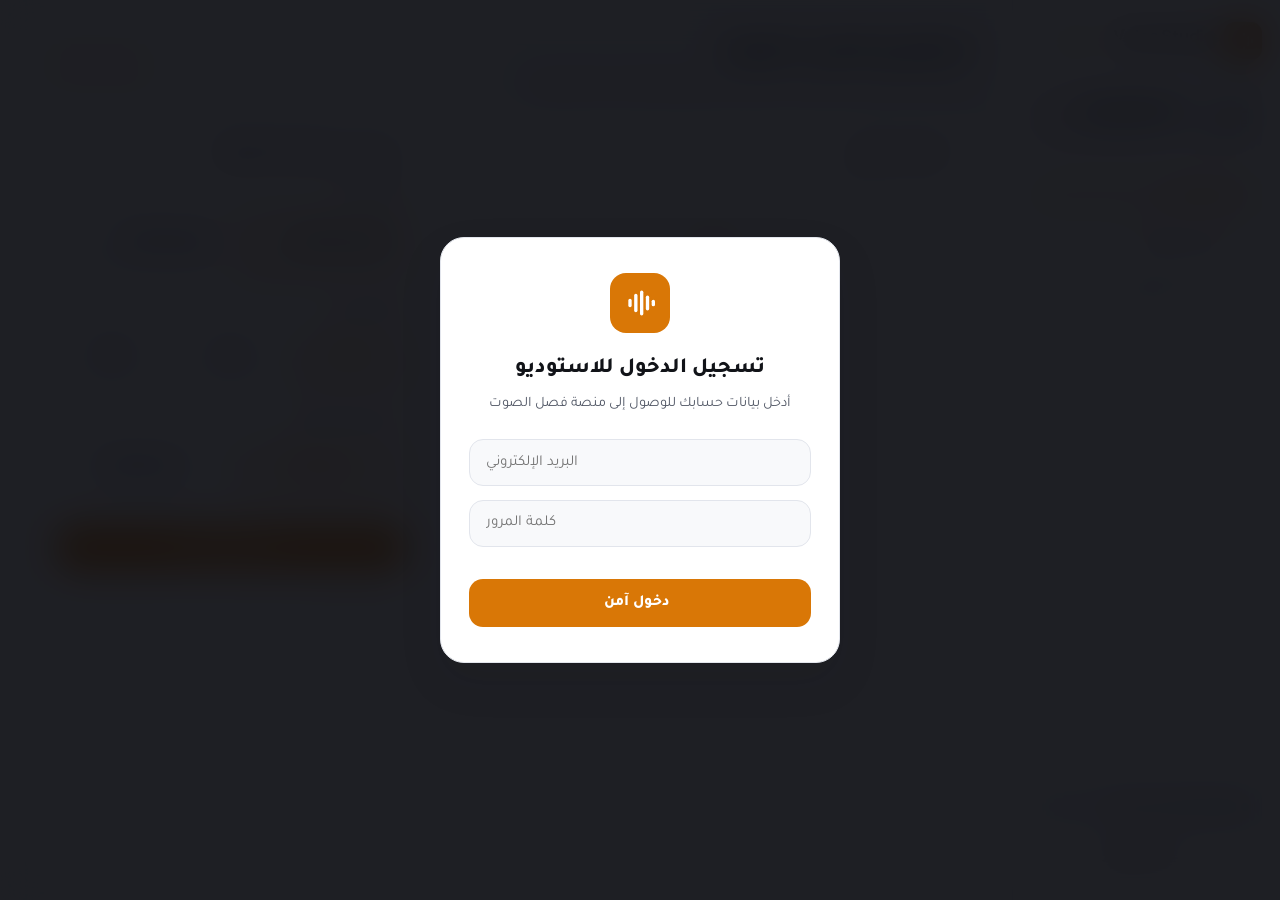
==== commit 9c4753e6: "📦 تحديث 4 ملفات دفعة وحدة" ====
--- a/index.html
+++ b/index.html
@@ -16,7 +16,7 @@
   <link href="https://fonts.googleapis.com/css2?family=JetBrains+Mono:wght@500;700&family=Plus+Jakarta+Sans:wght@500;600;700;800&family=Tajawal:wght@400;500;700;800;900&display=swap" rel="stylesheet">
   <link href="https://cdn.jsdelivr.net/npm/remixicon@4.2.0/fonts/remixicon.css" rel="stylesheet">
 
-  <link rel="stylesheet" href="style.css?v=3.0">
+  <link rel="stylesheet" href="style.css?v=3.1">
 </head>
 
 <body>
@@ -224,7 +224,10 @@
                       <span class="pulse-indicator"></span>
                       <span class="progress-status" id="progressStatus">جاري تجهيز الاتصال...</span>
                     </div>
-                    <span class="progress-timer" id="progressTimer" dir="ltr">00:00</span>
+                    <div class="progress-metrics" dir="ltr">
+                      <span class="progress-percent" id="progressPercent">0%</span>
+                      <span class="progress-timer" id="progressTimer">00:00</span>
+                    </div>
                   </div>
 
                   <div class="progress-track">
@@ -666,7 +669,7 @@
   <script src="https://www.gstatic.com/firebasejs/9.6.1/firebase-database-compat.js"></script>
 
   <!-- ============ MAIN APP MODULE ============ -->
-  <script type="module" src="script.js?v=3.0"></script>
+  <script type="module" src="script.js?v=3.1"></script>
 
 </body>
 </html>
--- a/style.css
+++ b/style.css
@@ -108,6 +108,8 @@
 
 html {
   scroll-behavior: smooth;
+  overflow-x: clip;
+  max-width: 100%;
 }
 
 body {
@@ -115,6 +117,8 @@
   background: var(--bg-main);
   color: var(--text-primary);
   min-height: 100vh;
+  max-width: 100%;
+  overflow-x: clip;
   line-height: 1.55;
   transition: background-color 0.25s ease, color 0.25s ease;
   -webkit-font-smoothing: antialiased;
@@ -455,6 +459,9 @@
   border-radius: var(--radius-lg);
   padding: 1.25rem;
   box-shadow: var(--shadow-sm);
+  min-width: 0;
+  max-width: 100%;
+  overflow: hidden;
 }
 
 .card-head-row {
@@ -707,15 +714,32 @@
   color: var(--text-primary);
 }
 
+.progress-metrics {
+  display: inline-flex;
+  align-items: center;
+  gap: 0.4rem;
+  flex-shrink: 0;
+}
+
+.progress-percent {
+  font-family: 'JetBrains Mono', monospace;
+  font-size: 0.86rem;
+  font-weight: 700;
+  color: var(--primary-fg);
+  background: var(--primary);
+  padding: 2px 9px;
+  border-radius: 8px;
+}
+
 .progress-timer {
   font-family: 'JetBrains Mono', monospace;
-  font-size: 0.88rem;
+  font-size: 0.84rem;
   font-weight: 700;
-  color: var(--primary);
-  background: var(--primary-soft);
-  padding: 2px 10px;
+  color: var(--text-secondary);
+  background: var(--bg-card);
+  border: 1px solid var(--border);
+  padding: 2px 9px;
   border-radius: 8px;
-  flex-shrink: 0;
 }
 
 .progress-track {
@@ -1142,8 +1166,10 @@
 
 .history-grid {
   display: grid;
-  grid-template-columns: 1fr;
+  grid-template-columns: minmax(0, 1fr);
   gap: 0.7rem;
+  width: 100%;
+  min-width: 0;
 }
 
 .history-item {
@@ -1156,6 +1182,9 @@
   border: 1px solid var(--border);
   border-radius: var(--radius-md);
   cursor: pointer;
+  min-width: 0;
+  max-width: 100%;
+  overflow: hidden;
   transition: border-color 0.2s, transform 0.15s;
 }
 
@@ -2074,7 +2103,7 @@
 
   .studio-grid {
     display: grid;
-    grid-template-columns: 1.35fr 1fr;
+    grid-template-columns: minmax(0, 1.35fr) minmax(0, 1fr);
     gap: 1.5rem;
     align-items: start;
   }
@@ -2089,11 +2118,11 @@
   }
 
   .history-grid {
-    grid-template-columns: repeat(2, 1fr);
+    grid-template-columns: repeat(2, minmax(0, 1fr));
   }
 
   .settings-bento {
-    grid-template-columns: repeat(2, 1fr);
+    grid-template-columns: repeat(2, minmax(0, 1fr));
     gap: 1.25rem;
   }
 
